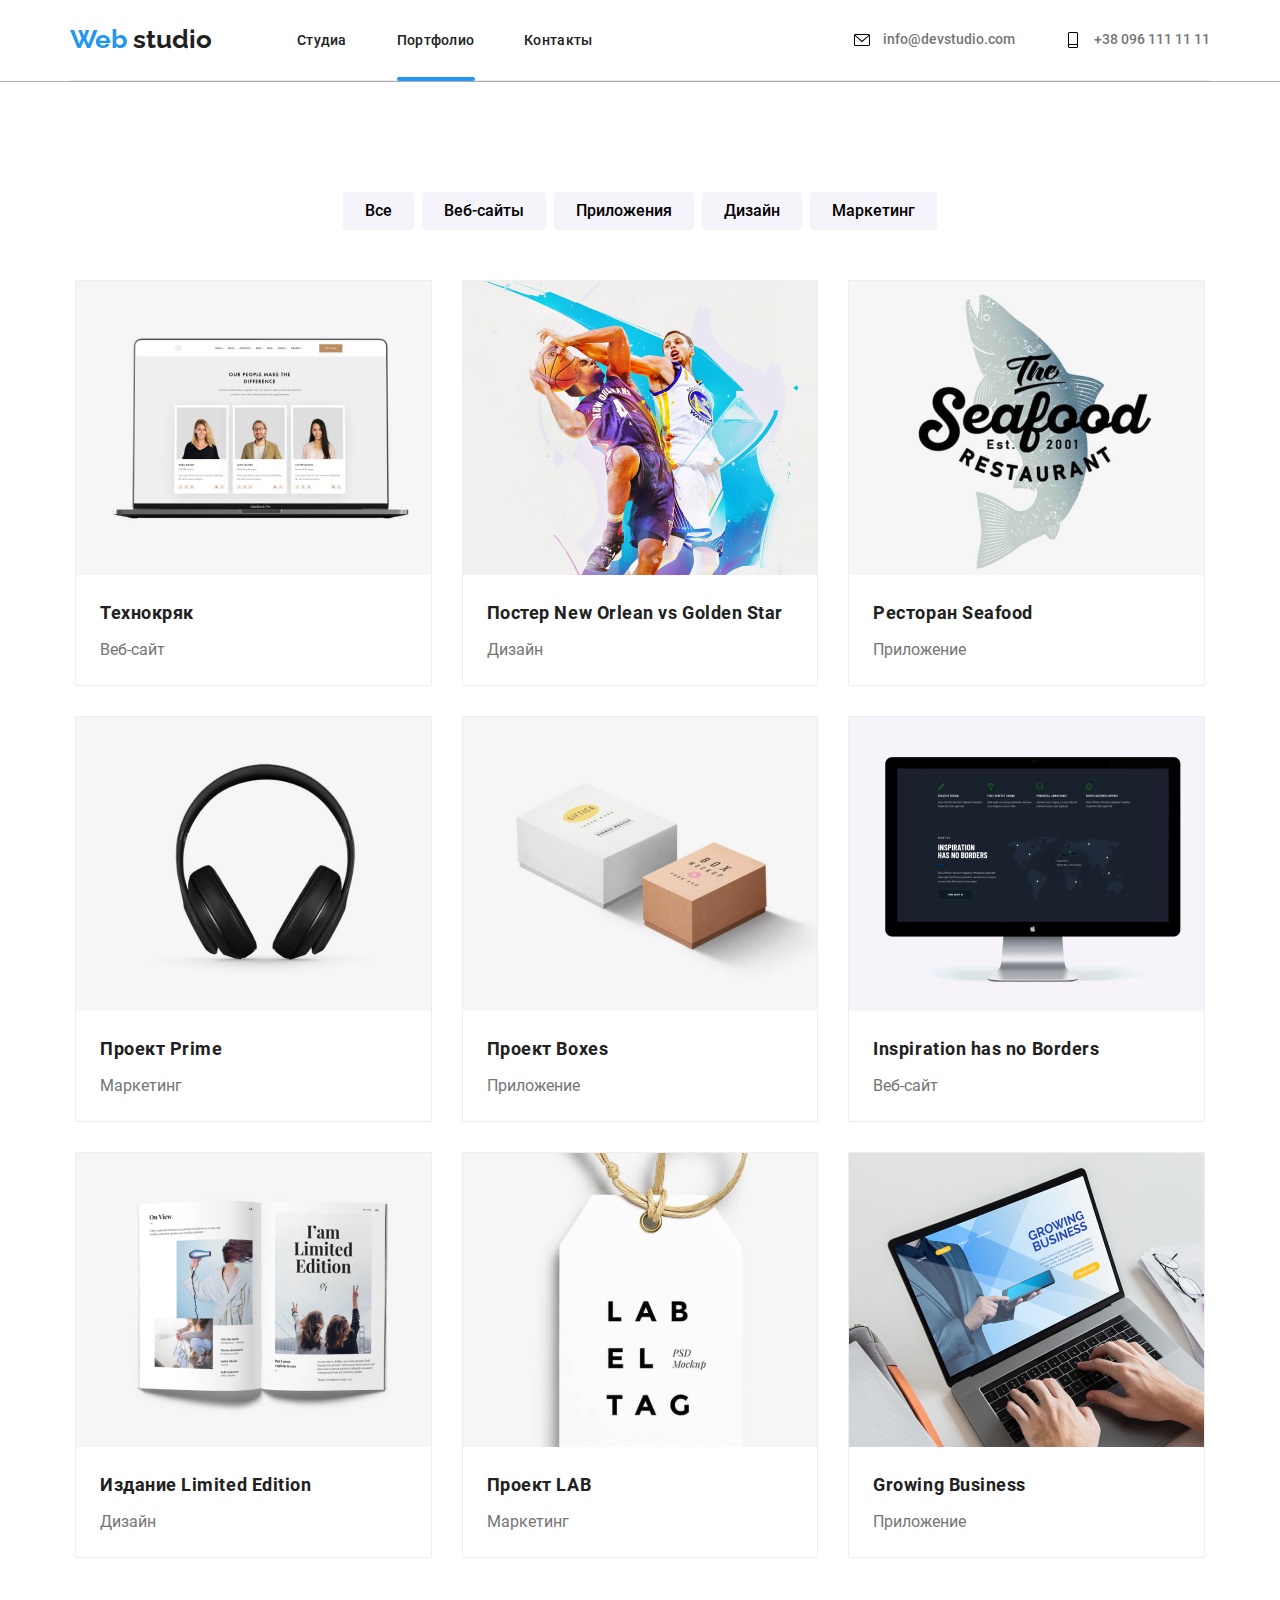
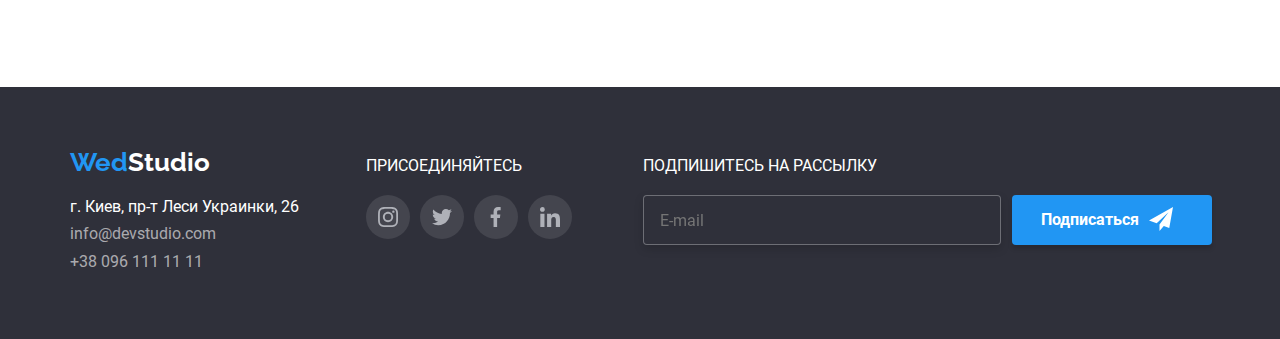
==== portfolio.html @ 0c63cd2e "." ====
<!DOCTYPE html>
<html lang="en">
  <head>
    <meta charset="UTF-8" />
    <meta name="viewport" content="width=device-width, initial-scale=1.0" />
    <title>Portfolio</title>
    <!-- <link rel="stylesheet" href="./css/styles.css" /> -->
    <link rel="stylesheet" href="./css/portfolio.min.css" />
    <!-- <link
      href="https://fonts.googleapis.com/css2?family=Raleway:wght@700&family=Roboto:wght@100;500;700;900&display=swap"
      rel="stylesheet"
    /> -->
  </head>
  <body>
    <!--шапка страницы и навигация-->
    <!-- <header class="headerr">
      <div class="continer">
        <nav class="flex-header">
          <a class="header-logo" href="">
            <span class="logo-header">Web </span
            ><span class="logotyp">studio</span>
          </a>
          <ul class="site-nav list items">
            <li class="header-item">
              <a href="./index.html" class="nav">Студиa</a>
            </li>
            <li class="header-item">
              <a href="./portfolio.html" class="nav line-portfolio"
                >Портфолио</a
              >
            </li>
            <li class="header-item"><a href="" class="nav">Контакты</a></li>
          </ul>

          <ul class="auth-nav list items">
            <li class="header-item-second">
              <a href="mailto:info@devstudio.com" class="email">
                <svg class="icon-envelope">
                  <use href="./images/symbol-defsnew.svg#icon-envelope"></use>
                </svg>
                info@devstudio.com
              </a>
            </li>
            <li class="header-item-second">
              <a href="tel:+380961111111" class="telefon">
                <svg class="icon-phone">
                  <use href="./images/symbol-defsnew.svg#icon-phone"></use>
                </svg>
                +38 096 111 11 11
              </a>
            </li>
          </ul>
        </nav>
      </div>
    </header> -->
    <header class="header-top">
      <div class="continer">
        <nav class="flex-header">
          <a class="header-logo" href="">
            <span class="logo-header">Web </span
            ><span class="logotyp">studio</span>
          </a>
          <ul class="site-nav list items">
            <li class="header-item">
              <a href="./index.html" class="nav">Студиa</a>
            </li>
            <li class="header-item">
              <a href="./portfolio.html" class="nav line-portfolio"
                >Портфолио</a
              >
            </li>
            <li class="header-item">
              <a href="" class="nav">Контакты</a>
            </li>
          </ul>

          <ul class="auth-nav list items">
            <li class="header-item-second">
              <a href="mailto:info@devstudio.com" class="email">
                <svg class="icon-envelope">
                  <use href="./images/symbol-defsnew.svg#icon-envelope"></use>
                </svg>
                info@devstudio.com
              </a>
            </li>
            <li class="header-item-second">
              <a href="tel:+380961111111" class="telefon">
                <svg class="icon-phone">
                  <use href="./images/symbol-defsnew.svg#icon-phone"></use>
                </svg>
                +38 096 111 11 11
              </a>
            </li>
          </ul>
        </nav>
      </div>
    </header>
    <!-- Основа сайта -->
    <main class="main">
      <h1 hidden>Портфолио</h1>
      <div class="continer">
        <div class="flex-continier">
          <ul class="button-menu">
            <li class="button-item">
              <button type="button" class="button">Все</button>
            </li>
            <li class="button-item">
              <button type="button" class="button">Веб-сайты</button>
            </li>
            <li class="button-item">
              <button type="button" class="button">Приложения</button>
            </li>
            <li class="button-item">
              <button type="button" class="button">Дизайн</button>
            </li>
            <li class="button-item">
              <button type="button" class="button">Маркетинг</button>
            </li>
          </ul>
          <!-- Картинки  -->
          <ul class="images">
            <li class="item">
              <a class="item-links" href="">
                <div class="technical">
                  <img src="./images/texnocriak.jpg" alt="" class="img" />

                  <p class="texnocriak">
                    Технокряк это современная площадка распространения
                    коронавируса. Компании используют эту платформу для
                    цифровогo шпионажа и атак на защищённые сервера конкурентов
                  </p>
                </div>

                <h2 class="item-title">Технокряк</h2>
                <p class="item-paragraph">Веб-сайт</p>
              </a>
            </li>

            <li class="item">
              <a class="item-links" href="">
                <div class="technical">
                  <img src="./images/img001.jpg" alt="Баскетболисты" />
                  <p class="texnocriak">
                    Технокряк это современная площадка распространения
                    коронавируса. Компании используют эту платформу для
                    цифровогo шпионажа и атак на защищённые сервера конкурентов
                  </p>
                </div>

                <h2 class="item-title">Постер New Orlean vs Golden Star</h2>
                <p class="item-paragraph">Дизайн</p>
              </a>
            </li>

            <li class="item">
              <a class="item-links" href="">
                <div class="technical">
                  <img src="./images/img002.jpg" alt="Емблема ресторана" />
                  <p class="texnocriak">
                    Технокряк это современная площадка распространения
                    коронавируса. Компании используют эту платформу для
                    цифровогo шпионажа и атак на защищённые сервера конкурентов
                  </p>
                </div>
                <h2 class="item-title">Ресторан Seafood</h2>
                <p class="item-paragraph">Приложение</p>
              </a>
            </li>
            <li class="item">
              <a class="item-links" href="">
                <div class="technical">
                  <img src="./images/img003.jpg" alt="Наушники" />
                  <p class="texnocriak">
                    Технокряк это современная площадка распространения
                    коронавируса. Компании используют эту платформу для
                    цифровогo шпионажа и атак на защищённые сервера конкурентов
                  </p>
                </div>
                <h2 class="item-title">Проект Prime</h2>
                <p class="item-paragraph">Маркетинг</p>
              </a>
            </li>
            <li class="item">
              <a class="item-links" href="">
                <div class="technical">
                  <img src="./images/img004.jpg" alt="Коробки" />
                  <p class="texnocriak">
                    Технокряк это современная площадка распространения
                    коронавируса. Компании используют эту платформу для
                    цифровогo шпионажа и атак на защищённые сервера конкурентов
                  </p>
                </div>
                <h2 class="item-title">Проект Boxes</h2>
                <p class="item-paragraph">Приложение</p>
              </a>
            </li>
            <li class="item">
              <a class="item-links" href="">
                <div class="technical">
                  <img src="./images/img005.jpg" alt="Монитор" />
                  <p class="texnocriak">
                    Технокряк это современная площадка распространения
                    коронавируса. Компании используют эту платформу для
                    цифровогo шпионажа и атак на защищённые сервера конкурентов
                  </p>
                </div>
                <h2 class="item-title">Inspiration has no Borders</h2>
                <p class="item-paragraph">Веб-сайт</p>
              </a>
            </li>
            <li class="item">
              <a class="item-links" href="">
                <div class="technical">
                  <img src="./images/img006.jpg" alt="Книжка" />
                  <p class="texnocriak">
                    Технокряк это современная площадка распространения
                    коронавируса. Компании используют эту платформу для
                    цифровогo шпионажа и атак на защищённые сервера конкурентов
                  </p>
                </div>
                <h2 class="item-title">Издание Limited Edition</h2>
                <p class="item-paragraph">Дизайн</p>
              </a>
            </li>
            <li class="item">
              <a class="item-links" href="">
                <div class="technical">
                  <img src="./images/img007.jpg" alt="Бирка" />
                  <p class="texnocriak">
                    Технокряк это современная площадка распространения
                    коронавируса. Компании используют эту платформу для
                    цифровогo шпионажа и атак на защищённые сервера конкурентов
                  </p>
                </div>
                <h2 class="item-title">Проект LAB</h2>
                <p class="item-paragraph">Маркетинг</p>
              </a>
            </li>
            <li class="item">
              <a class="item-links" href="">
                <div class="technical">
                  <img src="./images/img008.jpg" alt="Ноутбук" />
                  <p class="texnocriak">
                    Технокряк это современная площадка распространения
                    коронавируса. Компании используют эту платформу для
                    цифровогo шпионажа и атак на защищённые сервера конкурентов
                  </p>
                </div>
                <h2 class="item-title">Growing Business</h2>
                <p class="item-paragraph">Приложение</p>
              </a>
            </li>
          </ul>
        </div>
      </div>
    </main>
    <!-- Подвал страницы -->
    <footer class="footer">
      <div class="continer">
        <div class="footer-content">
          <div class="footer-adress calc">
            <address>
              <a href="">
                <span class="logo-footer">Wed</span
                ><span class="logo-second">Studio</span></a
              >
              <br />
              <a
                href="https://goo.gl/maps/FN8on8wzA6SfPzr29"
                target="_blank"
                rel="noopener noreferrer"
                class="footer-nav top"
              >
                г. Киев, пр-т Леси Украинки, 26</a
              >
              <a class="footer-nav" href="mailto:info@devstudio.com"
                >info@devstudio.com</a
              >
              <a class="footer-nav" href="tel:+380961111111"
                >+38 096 111 11 11</a
              >
            </address>
          </div>

          <div class="footer-messenger calc">
            <div class="position">
              <p class="footer-text">Присоединяйтесь</p>
            </div>

            <!-- <div class="footer-disc"> -->
            <ul class="disc">
              <li class="social-links-margin">
                <a href="https://www.instagram.com/?hl=ru" class="social-links">
                  <svg class="icons-list" height="20" width="20">
                    <use
                      href="./images/symbol-defsnew.svg#icon-instagram"
                    ></use>
                  </svg>
                </a>
              </li>

              <li class="social-links-margin">
                <a href="https://www.instagram.com/?hl=ru" class="social-links">
                  <svg class="icons-list" height="20" width="20">
                    <use href="./images/symbol-defsnew.svg#icon-bird"></use>
                  </svg>
                </a>
              </li>

              <li class="social-links-margin">
                <a href="https://www.instagram.com/?hl=ru" class="social-links">
                  <svg class="icons-list" height="20" width="20">
                    <use href="./images/symbol-defsnew.svg#icon-facebook"></use>
                  </svg>
                </a>
              </li>

              <li class="social-links-margin">
                <a href="https://www.instagram.com/?hl=ru" class="social-links">
                  <svg class="icons-list" height="20" width="20">
                    <use href="./images/symbol-defsnew.svg#icon-in"></use>
                  </svg>
                </a>
              </li>
            </ul>
            <!-- </div> -->
          </div>

          <div class="footer-end calc">
            <p class="footer-text">Подпишитесь на рассылку</p>
            <input
              class="email-footer"
              type="email"
              name="email"
              placeholder="E-mail "
              pattern="^[А-Яа-яЁё\s]+$"
              required=""
            />
            <button class="button-footer" type="button">Подписаться</button>
            <svg class="send-icon" height="24" width="24">
              <use href="./images/sprite.svg#icon-icon-send"></use>
            </svg>
          </div>
        </div>
      </div>
    </footer>
  </body>
</html>
---- css/styles.css ----
/* Основной цвет нашего проекта */

/* ГЛАВНАЯ СТРАНИЦА */

/* ЛОГО */

/* Regular */

/* ИКОНКИ */

/* это иконки инстарми и т д  */

/* ПОРТФОЛИО ПОЗИЦИОНИРОВАНИЕ  */

/* HEADER */

/* FOOTER */

/* FOOTER ПОЗИЦИОНИРОВАНИЕ */

/* INDEX.HTML ПОЗИЦИОНИРОВАНИЕ MAIN */

/* <-МОДАЛЬНОЕ ОКНО-> */
---- css/portfolio.min.css ----
@font-face{font-family:'Roboto';font-style:normal;font-weight:400;src:local("Roboto"),local("Roboto-Regular"),url("../font-facee/roboto-v20-latin_cyrillic-regular.woff2") format("woff2"),url("../font-facee/roboto-v20-latin_cyrillic-regular.woff") format("woff")}@font-face{font-family:'Roboto';font-style:normal;font-weight:500;src:local("Roboto Medium"),local("Roboto-Medium"),url("../font-facee/roboto-v20-latin_cyrillic-500.woff2") format("woff2"),url("../font-facee/roboto-v20-latin_cyrillic-500.woff") format("woff")}@font-face{font-family:'Roboto';font-style:normal;font-weight:700;src:local("Roboto Bold"),local("Roboto-Bold"),url("../font-facee/roboto-v20-latin_cyrillic-700.woff2") format("woff2"),url("../font-facee/roboto-v20-latin_cyrillic-700.woff") format("woff")}@font-face{font-family:'Roboto';font-style:normal;font-weight:900;src:local("Roboto Black"),local("Roboto-Black"),url("../font-facee/roboto-v20-latin_cyrillic-900.woff2") format("woff2"),url("../font-facee/roboto-v20-latin_cyrillic-900.woff") format("woff")}@font-face{font-family:'Raleway';font-style:normal;font-weight:700;src:local(""),url("../font-facee/raleway-v17-latin_cyrillic-700.woff2") format("woff2"),url("../font-facee/raleway-v17-latin_cyrillic-700.woff") format("woff")}h2,.our-team,.name-team,.workers p,h2 .our-clients,.images h2,.button,.main,.coments{font-family:Roboto;font-style:normal}.items,.flex-header,.site-nav .list,.social-links,.workers,.people ul,.footer-icon,.social,.box,.regular-clients,.images,.images ul,.button-menu,.disc,.footer-content,.footer-mess{display:-webkit-box;display:-ms-flexbox;display:flex}/*! modern-normalize v1.0.0 | MIT License | https://github.com/sindresorhus/modern-normalize */*,*::before,*::after{-webkit-box-sizing:border-box;box-sizing:border-box}:root{-moz-tab-size:4;-o-tab-size:4;tab-size:4}html{line-height:1.15;-webkit-text-size-adjust:100%}body{margin:0}body{font-family:system-ui,-apple-system,"Segoe UI",Roboto,Helvetica,Arial,sans-serif,"Apple Color Emoji","Segoe UI Emoji"}hr{height:0;color:inherit}abbr[title]{-webkit-text-decoration:underline dotted;text-decoration:underline dotted}b,strong{font-weight:bolder}code,kbd,samp,pre{font-family:ui-monospace, SFMono-Regular, Consolas, 'Liberation Mono', Menlo, monospace;font-size:1em}small{font-size:80%}sub,sup{font-size:75%;line-height:0;position:relative;vertical-align:baseline}sub{bottom:-0.25em}sup{top:-0.5em}table{text-indent:0;border-color:inherit}button,input,optgroup,select,textarea{font-family:inherit;font-size:100%;line-height:1.15;margin:0}button,select{text-transform:none}button,[type='button'],[type='reset'],[type='submit']{-webkit-appearance:button}::-moz-focus-inner{border-style:none;padding:0}:-moz-focusring{outline:1px dotted ButtonText}:-moz-ui-invalid{box-shadow:none}legend{padding:0}progress{vertical-align:baseline}::-webkit-inner-spin-button,::-webkit-outer-spin-button{height:auto}[type='search']{-webkit-appearance:textfield;outline-offset:-2px}::-webkit-search-decoration{-webkit-appearance:none}::-webkit-file-upload-button{-webkit-appearance:button;font:inherit}summary{display:list-item}body{font-family:Roboto, sans-serif;margin:0}h1{font-family:Roboto, sans-serif;font-style:normal;font-weight:bold;font-size:18px;line-height:36px;color:#212121}p{margin:0}a{text-decoration:none}ul{list-style:none}.items{margin-top:0;margin-bottom:0;padding:0}.continer{width:1170px;padding-left:15px;padding-right:15px;margin-right:auto;margin-left:auto}.logo-header,.logo-footer{font-family:Raleway, sans-serif;font-style:normal;font-weight:bold;font-size:26px;color:#2196f3}.logotyp{font-family:Raleway, sans-serif;font-size:26px;color:#212121}.header-top{border-bottom:1px solid rgba(47,48,58,0.4)}.header-top a{font-family:Roboto;font-style:normal;font-weight:500;font-size:14px}.nav{font-family:Roboto;font-style:normal;font-weight:500;font-size:14px;line-height:16px;letter-spacing:0.02em;display:block;padding-top:32px;padding-bottom:32px;color:#212121;-webkit-transition:color 250ms cubic-bezier(0.4, 0, 0.2, 1);transition:color 250ms cubic-bezier(0.4, 0, 0.2, 1)}.nav:hover{color:#2196f3}.telefon{color:#757575;padding-top:32px;padding-bottom:32px}.telefon:hover{fill:currentColor;color:#2196f3}.email{color:#757575;padding-top:32px;padding-bottom:32px;display:inline;-webkit-box-pack:center;-ms-flex-pack:center;justify-content:center;-webkit-box-align:center;-ms-flex-align:center;align-items:center;-webkit-transition:color 250ms cubic-bezier(0.4, 0, 0.2, 1);transition:color 250ms cubic-bezier(0.4, 0, 0.2, 1)}.email:hover{fill:currentColor;color:#2196f3}.flex-header{-webkit-box-align:center;-ms-flex-align:center;align-items:center;border-bottom:1px solid #ececec}.flex-header li{list-style-type:none}.site-nav .list{padding-top:31px;padding-bottom:31px;margin-top:0px;margin-bottom:0px;padding-left:0px;color:#212121;font-weight:500;font-size:14px;line-height:1.2;letter-spacing:0.02em}.line::after{display:block;content:'';position:absolute;top:77px;bottom:2px;width:48px;height:4px;background:#2196f3;border-radius:2px}.line-portfolio:after{display:block;content:'';position:absolute;top:77px;bottom:2px;width:78px;height:4px;background:#2196f3;border-radius:2px}.header-item{padding-right:50px;-webkit-transition:color 250ms cubic-bezier(0.4, 0, 0.2, 1);transition:color 250ms cubic-bezier(0.4, 0, 0.2, 1)}.header-item:last-child{margin-right:0}.header-item-second{-webkit-box-pack:end;-ms-flex-pack:end;justify-content:flex-end;margin-right:50px}.header-item-second:last-child{margin-right:0}.header-item-second a,use{-webkit-transition:color 250ms cubic-bezier(0.4, 0, 0.2, 1);transition:color 250ms cubic-bezier(0.4, 0, 0.2, 1)}.auth-nav{margin-left:auto;padding-left:0px}.logotyp{margin-right:85px}.logotyp .logo-header{padding:25px 0}h2,.our-team{font-weight:bold;font-size:36px;line-height:42px;letter-spacing:0.03em;color:#212121;text-align:center;display:block}.name-team{font-weight:500;font-size:16px;line-height:19px;letter-spacing:0.03em;color:#212121;text-align:center}.social-links{width:44px;height:44px;-webkit-box-align:center;-ms-flex-align:center;align-items:center;-webkit-box-pack:center;-ms-flex-pack:center;justify-content:center;color:#afb1b8;fill:currentColor}.social-links:hover{border-radius:50%;background-color:#2196f3;color:#ffffff;-webkit-transition:background-color 250ms cubic-bezier(0.4, 0, 0.2, 1),background-color 250ms cubic-bezier(0.4, 0, 0.2, 1);transition:background-color 250ms cubic-bezier(0.4, 0, 0.2, 1),background-color 250ms cubic-bezier(0.4, 0, 0.2, 1)}.social-links-margin{background:rgba(255,255,255,0.1);border-radius:50%;margin-right:10px}.team.our-people{padding-top:94px;padding-bottom:94px}.team.our-people{background-color:#f5f4fa}.workers{background:#f5f4fa}.perfect.our-team{margin-bottom:50px}.perfect.our-team{margin-top:0}.workers p{font-weight:normal;font-size:16px;line-height:19px;text-align:center;letter-spacing:0.03em;text-align:center;color:#757575;margin-bottom:16px}.continer .people{background-color:#fff;width:calc((100% - 90px) / 3);margin-right:30px}.people ul{-webkit-box-pack:center;-ms-flex-pack:center;justify-content:center}.people{background-color:red;-webkit-box-shadow:0px 1px 3px rgba(0,0,0,0.12),0px 1px 1px rgba(0,0,0,0.14),0px 2px 1px rgba(0,0,0,0.2);box-shadow:0px 1px 3px rgba(0,0,0,0.12),0px 1px 1px rgba(0,0,0,0.14),0px 2px 1px rgba(0,0,0,0.2);border-radius:0px 0px 4px 4px;padding-bottom:30px}.people li{margin-right:10px}.team-hover:hover{background:#f5f4fa}.icon-envelope{vertical-align:middle;height:20px;width:16px;margin-right:10px}.icon-phone{vertical-align:middle;height:20px;width:16px;margin-right:10px}.footer-icon{-webkit-box-align:center;-ms-flex-align:center;align-items:center;-webkit-box-pack:center;-ms-flex-pack:center;justify-content:center;-webkit-box-sizing:border-box;box-sizing:border-box;border-radius:4px}.social{height:20px;width:20px}.icon-box{fill:#afb1b8;display:block;color:#afb1b8}.icon-box:hover{fill:#2196f3;-webkit-transition:fill 250ms cubic-bezier(0.4, 0, 0.2, 1),border 250ms cubic-bezier(0.4, 0, 0.2, 1);transition:fill 250ms cubic-bezier(0.4, 0, 0.2, 1),border 250ms cubic-bezier(0.4, 0, 0.2, 1)}.firm1{height:48px;width:43px}.firm2{height:61px;width:48px}.firm3{height:43px;width:41px}.firm4{height:79px;width:71px}.firm5{display:block;height:52px;width:64px}.firm6{display:block;height:90px;width:170px}.box{-webkit-box-align:center;-ms-flex-align:center;align-items:center;-webkit-box-pack:center;-ms-flex-pack:center;justify-content:center;border:1px solid #afb1b8;-webkit-box-sizing:border-box;box-sizing:border-box;border-radius:4px;margin-right:30px;height:90px;width:170px}.box:last-child{margin-right:0}.box:hover{color:#2196f3;border:1px solid #2196f3;-webkit-transition:color 250ms cubic-bezier(0.4, 0, 0.2, 1),background-color 250ms cubic-bezier(0.4, 0, 0.2, 1),border-radius 250ms cubic-bezier(0.4, 0, 0.2, 1);transition:color 250ms cubic-bezier(0.4, 0, 0.2, 1),background-color 250ms cubic-bezier(0.4, 0, 0.2, 1),border-radius 250ms cubic-bezier(0.4, 0, 0.2, 1)}.box:hover:hover{-webkit-transition:fill 250ms cubic-bezier(0.4, 0, 0.2, 1),border 250ms cubic-bezier(0.4, 0, 0.2, 1);transition:fill 250ms cubic-bezier(0.4, 0, 0.2, 1),border 250ms cubic-bezier(0.4, 0, 0.2, 1)}.box:hover .icon-box{fill:#2196f3}.regular{padding-top:94px;padding-bottom:94px}.our-clients.centr{margin-top:0}.regular-clients{margin-top:0}.svg{width:calc((100% - 150px) / 6);margin-right:30px}.svg:last-child{margin-right:0}.footer{background:#2f303a}.backdrop{position:fixed;top:0;left:0;right:0;bottom:0;background:rgba(0,0,0,0.2);opacity:1;-webkit-transition:opacity 250ms cubic-bezier(0.4, 0, 0.2, 1);transition:opacity 250ms cubic-bezier(0.4, 0, 0.2, 1)}h2 .our-clients{font-weight:bold;font-size:36px;line-height:42px;letter-spacing:0.03em;color:#212121}.images{-ms-flex-wrap:wrap;flex-wrap:wrap;margin:5px;padding-left:0;list-style-type:none}.images ul{-ms-flex-wrap:wrap;flex-wrap:wrap}.item{position:relative;width:calc((100% - 60px) / 3);margin-right:30px;margin-bottom:30px;border:1px solid #eeeeee;-webkit-box-sizing:border-box;box-sizing:border-box}.item:hover{-webkit-box-shadow:1px 4px 6px rgba(0,0,0,0.16),0px 4px 4px rgba(0,0,0,0.06),0px 1px 1px rgba(0,0,0,0.12);box-shadow:1px 4px 6px rgba(0,0,0,0.16),0px 4px 4px rgba(0,0,0,0.06),0px 1px 1px rgba(0,0,0,0.12)}.images h2{font-weight:bold;font-size:18px;line-height:36px;margin-left:24px;margin-bottom:4px;text-align:left}.item-paragraph{font-family:Roboto, sans-serif;font-style:normal;font-weight:normal;font-size:16px;line-height:30px;color:#757575;margin-left:24px;margin-top:0;margin-bottom:0;padding-bottom:20px}.technical{position:relative;-webkit-box-sizing:border-box;box-sizing:border-box;width:100%;height:294px;overflow:hidden}.img{display:block}.texnocriak{position:absolute;display:block;top:0;margin:0;height:294px;padding:63px 24px;font-weight:normal;font-size:18px;line-height:1.55;color:#ffffff;letter-spacing:0.03em;background:rgba(33,150,243,0.9);-webkit-transform:translateY(100%);transform:translateY(100%);-webkit-transition:-webkit-transform 250ms cubic-bezier(0.4, 0, 0.2, 1);transition:-webkit-transform 250ms cubic-bezier(0.4, 0, 0.2, 1);transition:transform 250ms cubic-bezier(0.4, 0, 0.2, 1);transition:transform 250ms cubic-bezier(0.4, 0, 0.2, 1), -webkit-transform 250ms cubic-bezier(0.4, 0, 0.2, 1)}.item-links:hover .texnocriak{-webkit-transform:translateY(0);transform:translateY(0)}.item:nth-child(3n){margin-right:0}.item-title{margin-top:20px}.flex-continier{padding-top:94px;padding-bottom:94px}.button{font-weight:500;font-size:16px;line-height:26px;text-align:center;background:#f5f4fa;border:none;border-radius:4px;padding:6px 22px;-webkit-transition:background-color 250ms cubic-bezier(0.4, 0, 0.2, 1);transition:background-color 250ms cubic-bezier(0.4, 0, 0.2, 1)}.button-menu{-webkit-box-pack:center;-ms-flex-pack:center;justify-content:center;margin-bottom:50px;padding-left:0}.button-item{margin-right:8px}.button-item:last-child{margin-right:0px}.main{font-weight:500;font-size:16px;line-height:26px;color:#212121}.button:hover{color:#ffffff;background-color:#2196f3;-webkit-box-shadow:0px 3px 1px rgba(0,0,0,0.1),0px 1px 2px rgba(0,0,0,0.08),0px 2px 2px rgba(0,0,0,0.12);box-shadow:0px 3px 1px rgba(0,0,0,0.1),0px 1px 2px rgba(0,0,0,0.08),0px 2px 2px rgba(0,0,0,0.12)}.button:hover:focus{color:#f5f4fa}.messenger{color:#ffffff}.logo-footer,.logo-second{font-family:Raleway;font-style:normal;font-weight:bold;font-size:26px;line-height:31px;display:inline-block;padding-top:60px}.logo-second{font-size:26px;color:#ffffff}.footer-nav{font-style:normal;display:block;color:rgba(255,255,255,0.6);margin-bottom:9px}.footer-nav:last-child{margin-bottom:0}.footer-messenger{-webkit-box-pack:center;-ms-flex-pack:center;justify-content:center;-webkit-box-align:center;-ms-flex-align:center;align-items:center;margin-right:61px;height:118px}.position{display:block;-ms-flex-wrap:wrap;flex-wrap:wrap;-webkit-box-align:center;-ms-flex-align:center;align-items:center;margin-right:0}.footer-text{display:block;text-transform:uppercase;color:#ffffff;margin-bottom:20px}.email-footer{padding:16px;margin-right:12px;width:358px;height:50px;border:1px solid rgba(255,255,255,0.3);-webkit-box-sizing:border-box;box-sizing:border-box;-webkit-filter:drop-shadow(0px 4px 4px rgba(0,0,0,0.15));filter:drop-shadow(0px 4px 4px rgba(0,0,0,0.15));border-radius:4px;background:#2f303a;color:#fff}.button-footer{font-weight:bold;font-size:16px;line-height:30px}.send-icon{position:absolute;top:120px;right:37px}.disc{-webkit-box-pack:start;-ms-flex-pack:start;justify-content:start;padding-left:0}.footer-content{position:relative;height:252px;-webkit-box-align:baseline;-ms-flex-align:baseline;align-items:baseline}.footer-adress{margin-right:67px}.top{font-style:normal;margin-top:20px;margin-bottom:9px;color:#fff}.button-footer{position:absolute;width:200px;height:50px;text-align:left;padding-left:29px;top:108px;right:-2px;background:#2196f3;-webkit-box-shadow:0px 4px 4px rgba(0,0,0,0.15);box-shadow:0px 4px 4px rgba(0,0,0,0.15);border-radius:4px;color:#fff;border:none}.backdrop.is-hidden{visibility:hidden;pointer-events:none;opacity:0}.modal{position:absolute;top:50%;left:50%;-webkit-transform:translate(-50%, -50%);transform:translate(-50%, -50%);width:528px;height:581px;background:#ffffff;-webkit-box-shadow:0px 1px 3px rgba(0,0,0,0.12),0px 1px 1px rgba(0,0,0,0.14),0px 2px 1px rgba(0,0,0,0.2);box-shadow:0px 1px 3px rgba(0,0,0,0.12),0px 1px 1px rgba(0,0,0,0.14),0px 2px 1px rgba(0,0,0,0.2);border-radius:4px}.text-modal{font-size:20px;line-height:23px;text-align:center;letter-spacing:0.03em;margin:40px 40px 12px 40px}.text-span{display:block;font-family:Roboto;font-style:normal;font-weight:normal;font-size:12px;line-height:14px;margin-bottom:4px;letter-spacing:0.01em;color:#757575}.btn-close{position:absolute;top:8px;right:8px;height:30px;width:30px;border-radius:50%;background:#ffffff;border:1px solid rgba(0,0,0,0.1);-webkit-box-sizing:border-box;box-sizing:border-box}.form{position:relative;padding:0 20px;margin:0 20px}.contact-us{padding-left:42px;margin-bottom:10px;width:100%;height:40px;border:1px solid rgba(33,33,33,0.2);-webkit-box-sizing:border-box;box-sizing:border-box;border-radius:4px;-webkit-transition:border-color 250ms cubic-bezier(0.4, 0, 0.2, 1),background-color 250ms cubic-bezier(0.4, 0, 0.2, 1),background-size 250ms cubic-bezier(0.4, 0, 0.2, 1),background-size 250ms cubic-bezier(0.4, 0, 0.2, 1);transition:border-color 250ms cubic-bezier(0.4, 0, 0.2, 1),background-color 250ms cubic-bezier(0.4, 0, 0.2, 1),background-size 250ms cubic-bezier(0.4, 0, 0.2, 1),background-size 250ms cubic-bezier(0.4, 0, 0.2, 1)}.contact-us:focus,.contact-us:hover,.textarea:focus,.textarea:hover{border:1px solid #2196f3;outline:none}.icons-modal-man:focus,.icons-modal-man:hover,.icons-modal-call:focus,.icons-modal-call:hover,.icons-modal-sms:focus,.icons-modal-sms:hover{fill:#2196f3;cursor:pointer}.icons-modal-man{position:absolute;top:28px;left:39px;margin-right:10px}.icons-modal-call{position:absolute;top:94px;left:39px}.icons-modal-sms{position:absolute;top:163px;left:39px}.comment{width:528px;height:581px}.textarea{width:448px;height:120px;margin-bottom:20px;padding:12px 16px;margin-right:39px;border:1px solid rgba(33,33,33,0.2);-webkit-box-sizing:border-box;box-sizing:border-box;border-radius:4px;-webkit-transition:border-color 250ms cubic-bezier(0.4, 0, 0.2, 1),background-color 250ms cubic-bezier(0.4, 0, 0.2, 1),background-size 250ms cubic-bezier(0.4, 0, 0.2, 1),background-size 250ms cubic-bezier(0.4, 0, 0.2, 1);transition:border-color 250ms cubic-bezier(0.4, 0, 0.2, 1),background-color 250ms cubic-bezier(0.4, 0, 0.2, 1),background-size 250ms cubic-bezier(0.4, 0, 0.2, 1),background-size 250ms cubic-bezier(0.4, 0, 0.2, 1)}.coments{font-weight:normal;font-size:12px;line-height:14px;letter-spacing:0.01em;color:#757575;display:block;margin-bottom:4px}.contact{font-weight:normal;font-size:14px;line-height:1.71;color:#757575;margin-top:0;margin-left:42px}.contact-text{font-weight:400;color:#2196f3;text-decoration:underline}.checkbox{position:absolute;left:32px;-webkit-appearance:none;-moz-appearance:none;appearance:none;-webkit-transition:border-color 250ms cubic-bezier(0.4, 0, 0.2, 1),background-color 250ms cubic-bezier(0.4, 0, 0.2, 1),background-size 250ms cubic-bezier(0.4, 0, 0.2, 1),background-size 250ms cubic-bezier(0.4, 0, 0.2, 1);transition:border-color 250ms cubic-bezier(0.4, 0, 0.2, 1),background-color 250ms cubic-bezier(0.4, 0, 0.2, 1),background-size 250ms cubic-bezier(0.4, 0, 0.2, 1),background-size 250ms cubic-bezier(0.4, 0, 0.2, 1)}.checkbox:checked+.check_box{background-image:url(../images/icon-check.svg);background-color:#2196f3;background-size:contain;border-radius:2px}.check_box{position:absolute;width:16px;height:15px;left:32px;bottom:84px;background-image:url(../images/kwadrat.svg);margin-right:-7px}.modal-button{font-style:normal;font-weight:bold;font-size:16px;line-height:30px;margin-top:30px;margin-left:124px;-webkit-box-pack:center;-ms-flex-pack:center;justify-content:center;letter-spacing:0.06em;color:#ffffff;width:200px;height:50px;background:#2196f3;-webkit-box-shadow:0px 4px 4px rgba(0,0,0,0.15);box-shadow:0px 4px 4px rgba(0,0,0,0.15);border-radius:4px;border:none}.modal-button:hover{cursor:pointer}
/*# sourceMappingURL=portfolio.min.css.map */
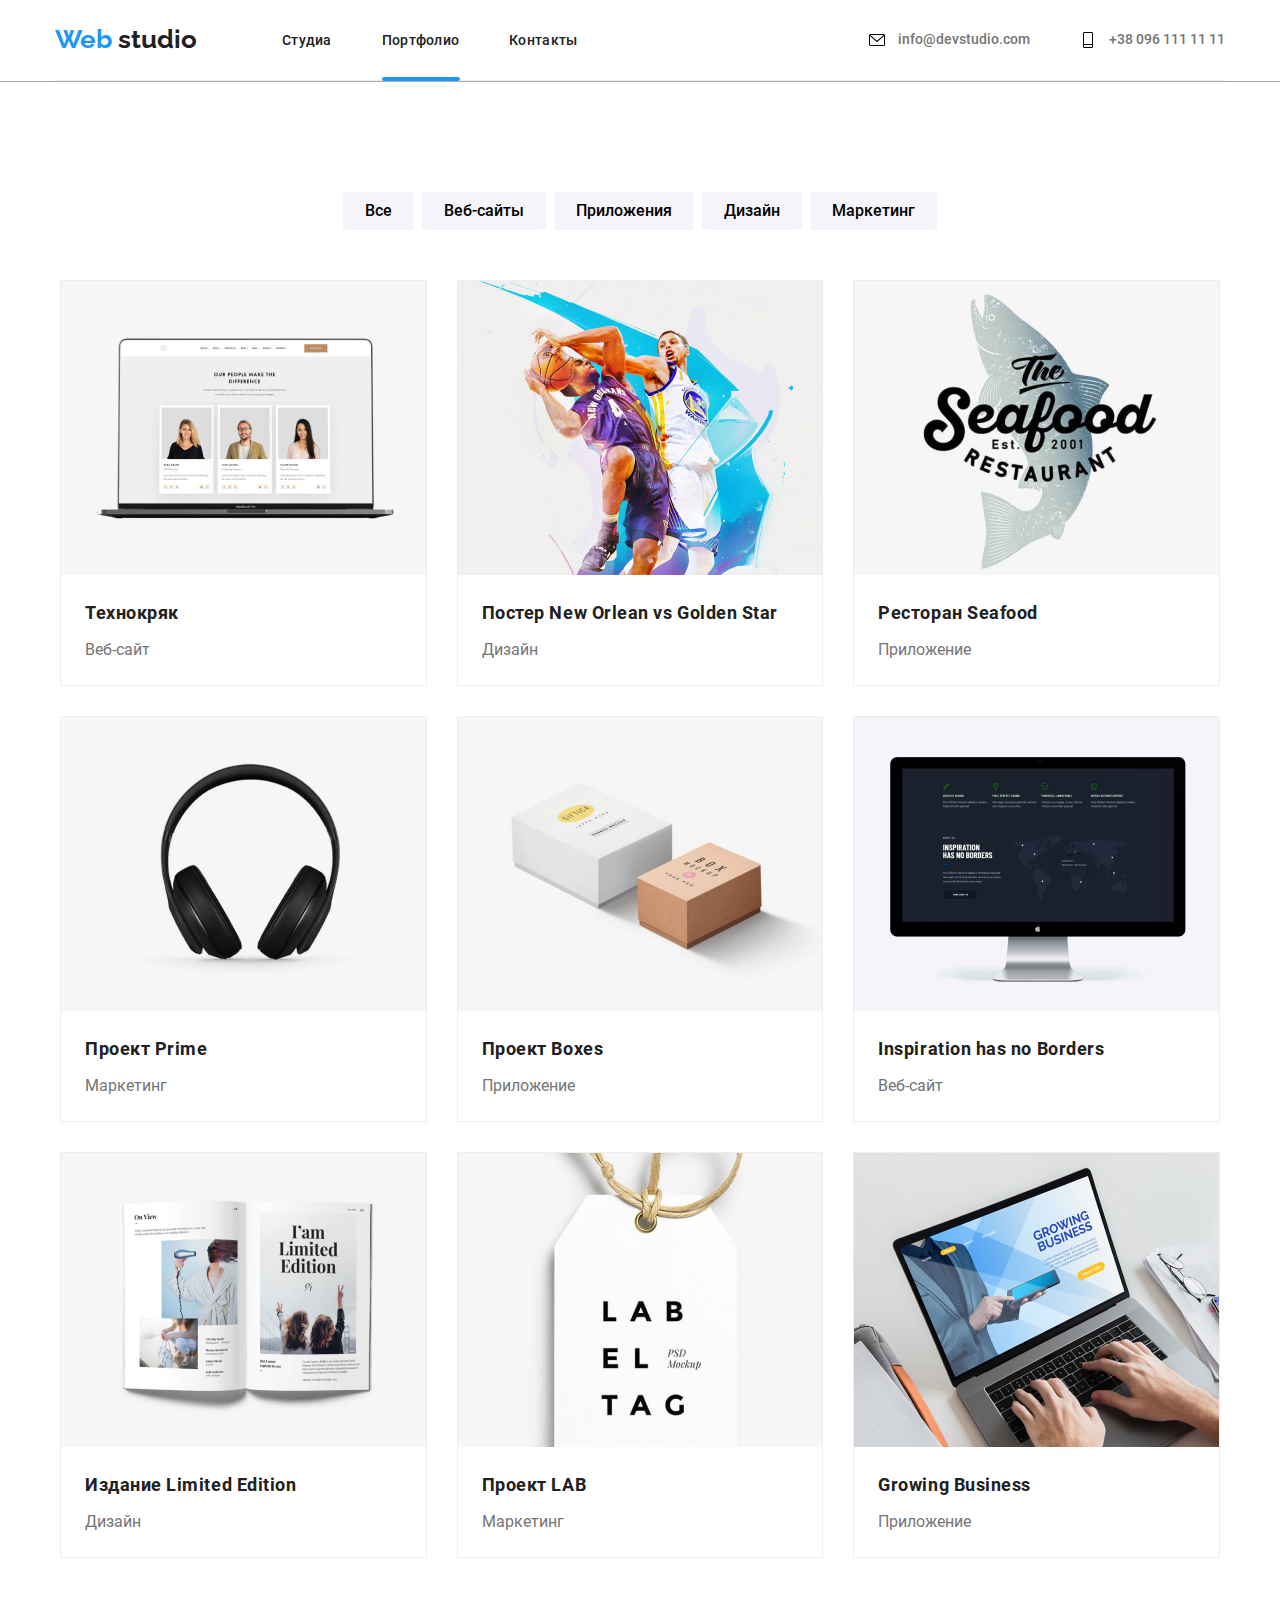
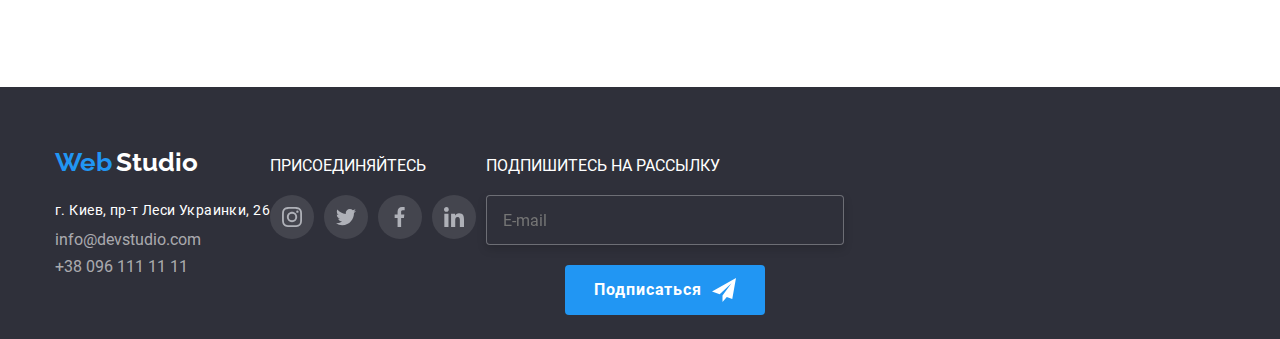
==== commit e3b21c18: "commit 10" ====
--- a/portfolio.html
+++ b/portfolio.html
@@ -261,15 +261,15 @@
           <div class="footer-adress calc">
             <address>
               <a href="">
-                <span class="logo-footer">Wed</span
-                ><span class="logo-second">Studio</span></a
+                <span class="logo-footer">Web</span>
+                <span class="logo-second">Studio</span></a
               >
               <br />
               <a
                 href="https://goo.gl/maps/FN8on8wzA6SfPzr29"
                 target="_blank"
                 rel="noopener noreferrer"
-                class="footer-nav top"
+                class="footer-nav top small"
               >
                 г. Киев, пр-т Леси Украинки, 26</a
               >
@@ -327,7 +327,7 @@
           </div>
 
           <div class="footer-end calc">
-            <p class="footer-text">Подпишитесь на рассылку</p>
+            <p class="footer-text subscribe">Подпишитесь на рассылку</p>
             <input
               class="email-footer"
               type="email"
@@ -336,10 +336,12 @@
               pattern="^[А-Яа-яЁё\s]+$"
               required=""
             />
-            <button class="button-footer" type="button">Подписаться</button>
-            <svg class="send-icon" height="24" width="24">
-              <use href="./images/sprite.svg#icon-icon-send"></use>
-            </svg>
+            <button class="button-footer" type="button">
+              Подписаться
+              <svg class="send-icon" height="24" width="24">
+                <use href="./images/sprite.svg#icon-icon-send"></use>
+              </svg>
+            </button>
           </div>
         </div>
       </div>
--- a/css/portfolio.min.css
+++ b/css/portfolio.min.css
@@ -1,3 +1,3 @@
-@font-face{font-family:'Roboto';font-style:normal;font-weight:400;src:local("Roboto"),local("Roboto-Regular"),url("../font-facee/roboto-v20-latin_cyrillic-regular.woff2") format("woff2"),url("../font-facee/roboto-v20-latin_cyrillic-regular.woff") format("woff")}@font-face{font-family:'Roboto';font-style:normal;font-weight:500;src:local("Roboto Medium"),local("Roboto-Medium"),url("../font-facee/roboto-v20-latin_cyrillic-500.woff2") format("woff2"),url("../font-facee/roboto-v20-latin_cyrillic-500.woff") format("woff")}@font-face{font-family:'Roboto';font-style:normal;font-weight:700;src:local("Roboto Bold"),local("Roboto-Bold"),url("../font-facee/roboto-v20-latin_cyrillic-700.woff2") format("woff2"),url("../font-facee/roboto-v20-latin_cyrillic-700.woff") format("woff")}@font-face{font-family:'Roboto';font-style:normal;font-weight:900;src:local("Roboto Black"),local("Roboto-Black"),url("../font-facee/roboto-v20-latin_cyrillic-900.woff2") format("woff2"),url("../font-facee/roboto-v20-latin_cyrillic-900.woff") format("woff")}@font-face{font-family:'Raleway';font-style:normal;font-weight:700;src:local(""),url("../font-facee/raleway-v17-latin_cyrillic-700.woff2") format("woff2"),url("../font-facee/raleway-v17-latin_cyrillic-700.woff") format("woff")}h2,.our-team,.name-team,.workers p,h2 .our-clients,.images h2,.button,.main,.coments{font-family:Roboto;font-style:normal}.items,.flex-header,.site-nav .list,.social-links,.workers,.people ul,.footer-icon,.social,.box,.regular-clients,.images,.images ul,.button-menu,.disc,.footer-content,.footer-mess{display:-webkit-box;display:-ms-flexbox;display:flex}/*! modern-normalize v1.0.0 | MIT License | https://github.com/sindresorhus/modern-normalize */*,*::before,*::after{-webkit-box-sizing:border-box;box-sizing:border-box}:root{-moz-tab-size:4;-o-tab-size:4;tab-size:4}html{line-height:1.15;-webkit-text-size-adjust:100%}body{margin:0}body{font-family:system-ui,-apple-system,"Segoe UI",Roboto,Helvetica,Arial,sans-serif,"Apple Color Emoji","Segoe UI Emoji"}hr{height:0;color:inherit}abbr[title]{-webkit-text-decoration:underline dotted;text-decoration:underline dotted}b,strong{font-weight:bolder}code,kbd,samp,pre{font-family:ui-monospace, SFMono-Regular, Consolas, 'Liberation Mono', Menlo,- monospace;font-size:1em}small{font-size:80%}sub,sup{font-size:75%;line-height:0;position:relative;vertical-align:baseline}sub{bottom:-0.25em}sup{top:-0.5em}table{text-indent:0;border-color:inherit}button,input,optgroup,select,textarea{font-family:inherit;font-size:100%;line-height:1.15;margin:0}button,select{text-transform:none}button,[type='button'],[type='reset'],[type='submit']{-webkit-appearance:button}::-moz-focus-inner{border-style:none;padding:0}:-moz-focusring{outline:1px dotted ButtonText}:-moz-ui-invalid{box-shadow:none}legend{padding:0}progress{vertical-align:baseline}::-webkit-inner-spin-button,::-webkit-outer-spin-button{height:auto}[type='search']{-webkit-appearance:textfield;outline-offset:-2px}::-webkit-search-decoration{-webkit-appearance:none}::-webkit-file-upload-button{-webkit-appearance:button;font:inherit}summary{display:list-item}body{font-family:Roboto, sans-serif;margin:0}h1{font-family:Roboto, sans-serif;font-style:normal;font-weight:bold;font-size:18px;line-height:36px;color:#212121}p{margin:0}a{text-decoration:none}ul{list-style:none}.items{margin-top:0;margin-bottom:0;padding:0}.continer{width:1170px;padding-left:15px;padding-right:15px;margin-right:auto;margin-left:auto}.logo-header,.logo-footer{font-family:Raleway, sans-serif;font-style:normal;font-weight:bold;font-size:26px;color:#2196f3}.logotyp{font-family:Raleway, sans-serif;font-size:26px;color:#212121}.header-top{border-bottom:1px solid rgba(47,48,58,0.4)}.header-top a{font-family:Roboto;font-style:normal;font-weight:500;font-size:14px}.nav{font-family:Roboto;font-style:normal;font-weight:500;font-size:14px;line-height:16px;letter-spacing:0.02em;display:block;padding-top:32px;padding-bottom:32px;color:#212121;-webkit-transition:color 250ms cubic-bezier(0.4, 0, 0.2, 1);transition:color 250ms cubic-bezier(0.4, 0, 0.2, 1)}.nav:hover{color:#2196f3}.telefon{color:#757575;padding-top:32px;padding-bottom:32px}.telefon:hover{fill:currentColor;color:#2196f3}.email{color:#757575;padding-top:32px;padding-bottom:32px;display:inline;-webkit-box-pack:center;-ms-flex-pack:center;justify-content:center;-webkit-box-align:center;-ms-flex-align:center;align-items:center;-webkit-transition:color 250ms cubic-bezier(0.4, 0, 0.2, 1);transition:color 250ms cubic-bezier(0.4, 0, 0.2, 1)}.email:hover{fill:currentColor;color:#2196f3}.flex-header{-webkit-box-align:center;-ms-flex-align:center;align-items:center;border-bottom:1px solid #ececec}.flex-header li{list-style-type:none}.site-nav .list{padding-top:31px;padding-bottom:31px;margin-top:0px;margin-bottom:0px;padding-left:0px;color:#212121;font-weight:500;font-size:14px;line-height:1.2;letter-spacing:0.02em}.line::after{display:block;content:'';position:absolute;top:77px;bottom:2px;width:48px;height:4px;background:#2196f3;border-radius:2px}.line-portfolio:after{display:block;content:'';position:absolute;top:77px;bottom:2px;width:78px;height:4px;background:#2196f3;border-radius:2px}.header-item{padding-right:50px;-webkit-transition:color 250ms cubic-bezier(0.4, 0, 0.2, 1);transition:color 250ms cubic-bezier(0.4, 0, 0.2, 1)}.header-item:last-child{margin-right:0}.header-item-second{-webkit-box-pack:end;-ms-flex-pack:end;justify-content:flex-end;margin-right:50px}.header-item-second:last-child{margin-right:0}.header-item-second a,use{-webkit-transition:color 250ms cubic-bezier(0.4, 0, 0.2, 1);transition:color 250ms cubic-bezier(0.4, 0, 0.2, 1)}.auth-nav{margin-left:auto;padding-left:0px}.logotyp{margin-right:85px}.logotyp .logo-header{padding:25px 0}h2,.our-team{font-weight:bold;font-size:36px;line-height:42px;letter-spacing:0.03em;color:#212121;text-align:center;display:block}.name-team{font-weight:500;font-size:16px;line-height:19px;letter-spacing:0.03em;color:#212121;text-align:center}.social-links{width:44px;height:44px;-webkit-box-align:center;-ms-flex-align:center;align-items:center;-webkit-box-pack:center;-ms-flex-pack:center;justify-content:center;color:#afb1b8;fill:currentColor}.social-links:hover{border-radius:50%;background-color:#2196f3;color:#ffffff;-webkit-transition:background-color 250ms cubic-bezier(0.4, 0, 0.2, 1),background-color 250ms cubic-bezier(0.4, 0, 0.2, 1);transition:background-color 250ms cubic-bezier(0.4, 0, 0.2, 1),background-color 250ms cubic-bezier(0.4, 0, 0.2, 1)}.social-links-margin{background:rgba(255,255,255,0.1);border-radius:50%;margin-right:10px}.team.our-people{padding-top:94px;padding-bottom:94px}.team.our-people{background-color:#f5f4fa}.workers{background:#f5f4fa}.perfect.our-team{margin-bottom:50px}.perfect.our-team{margin-top:0}.workers p{font-weight:normal;font-size:16px;line-height:19px;text-align:center;letter-spacing:0.03em;text-align:center;color:#757575;margin-bottom:16px}.continer .people{background-color:#fff;width:calc((100% - 90px) / 3);margin-right:30px}.people ul{-webkit-box-pack:center;-ms-flex-pack:center;justify-content:center}.people{background-color:red;-webkit-box-shadow:0px 1px 3px rgba(0,0,0,0.12),0px 1px 1px rgba(0,0,0,0.14),0px 2px 1px rgba(0,0,0,0.2);box-shadow:0px 1px 3px rgba(0,0,0,0.12),0px 1px 1px rgba(0,0,0,0.14),0px 2px 1px rgba(0,0,0,0.2);border-radius:0px 0px 4px 4px;padding-bottom:30px}.people li{margin-right:10px}.team-hover:hover{background:#f5f4fa}.icon-envelope{vertical-align:middle;height:20px;width:16px;margin-right:10px}.icon-phone{vertical-align:middle;height:20px;width:16px;margin-right:10px}.footer-icon{-webkit-box-align:center;-ms-flex-align:center;align-items:center;-webkit-box-pack:center;-ms-flex-pack:center;justify-content:center;-webkit-box-sizing:border-box;box-sizing:border-box;border-radius:4px}.social{height:20px;width:20px}.icon-box{fill:#afb1b8;display:block;color:#afb1b8}.icon-box:hover{fill:#2196f3;-webkit-transition:fill 250ms cubic-bezier(0.4, 0, 0.2, 1),border 250ms cubic-bezier(0.4, 0, 0.2, 1);transition:fill 250ms cubic-bezier(0.4, 0, 0.2, 1),border 250ms cubic-bezier(0.4, 0, 0.2, 1)}.firm1{height:48px;width:43px}.firm2{height:61px;width:48px}.firm3{height:43px;width:41px}.firm4{height:79px;width:71px}.firm5{display:block;height:52px;width:64px}.firm6{display:block;height:90px;width:170px}.box{-webkit-box-align:center;-ms-flex-align:center;align-items:center;-webkit-box-pack:center;-ms-flex-pack:center;justify-content:center;border:1px solid #afb1b8;-webkit-box-sizing:border-box;box-sizing:border-box;border-radius:4px;margin-right:30px;height:90px;width:170px}.box:last-child{margin-right:0}.box:hover{color:#2196f3;border:1px solid #2196f3;-webkit-transition:color 250ms cubic-bezier(0.4, 0, 0.2, 1),background-color 250ms cubic-bezier(0.4, 0, 0.2, 1),border-radius 250ms cubic-bezier(0.4, 0, 0.2, 1);transition:color 250ms cubic-bezier(0.4, 0, 0.2, 1),background-color 250ms cubic-bezier(0.4, 0, 0.2, 1),border-radius 250ms cubic-bezier(0.4, 0, 0.2, 1)}.box:hover:hover{-webkit-transition:fill 250ms cubic-bezier(0.4, 0, 0.2, 1),border 250ms cubic-bezier(0.4, 0, 0.2, 1);transition:fill 250ms cubic-bezier(0.4, 0, 0.2, 1),border 250ms cubic-bezier(0.4, 0, 0.2, 1)}.box:hover .icon-box{fill:#2196f3}.regular{padding-top:94px;padding-bottom:94px}.our-clients.centr{margin-top:0}.regular-clients{margin-top:0}.svg{width:calc((100% - 150px) / 6);margin-right:30px}.svg:last-child{margin-right:0}.footer{background:#2f303a}.backdrop{position:fixed;top:0;left:0;right:0;bottom:0;background:rgba(0,0,0,0.2);opacity:1;-webkit-transition:opacity 250ms cubic-bezier(0.4, 0, 0.2, 1);transition:opacity 250ms cubic-bezier(0.4, 0, 0.2, 1)}h2 .our-clients{font-weight:bold;font-size:36px;line-height:42px;letter-spacing:0.03em;color:#212121}.images{-ms-flex-wrap:wrap;flex-wrap:wrap;margin:5px;padding-left:0;list-style-type:none}.images ul{-ms-flex-wrap:wrap;flex-wrap:wrap}.item{position:relative;width:calc((100% - 60px) / 3);margin-right:30px;margin-bottom:30px;border:1px solid #eeeeee;-webkit-box-sizing:border-box;box-sizing:border-box}.item:hover{-webkit-box-shadow:1px 4px 6px rgba(0,0,0,0.16),0px 4px 4px rgba(0,0,0,0.06),0px 1px 1px rgba(0,0,0,0.12);box-shadow:1px 4px 6px rgba(0,0,0,0.16),0px 4px 4px rgba(0,0,0,0.06),0px 1px 1px rgba(0,0,0,0.12)}.images h2{font-weight:bold;font-size:18px;line-height:36px;margin-left:24px;margin-bottom:4px;text-align:left}.item-paragraph{font-family:Roboto, sans-serif;font-style:normal;font-weight:normal;font-size:16px;line-height:30px;color:#757575;margin-left:24px;margin-top:0;margin-bottom:0;padding-bottom:20px}.technical{position:relative;-webkit-box-sizing:border-box;box-sizing:border-box;width:100%;height:294px;overflow:hidden}.img{display:block}.texnocriak{position:absolute;display:block;top:0;margin:0;height:294px;padding:63px 24px;font-weight:normal;font-size:18px;line-height:1.55;color:#ffffff;letter-spacing:0.03em;background:rgba(33,150,243,0.9);-webkit-transform:translateY(100%);transform:translateY(100%);-webkit-transition:-webkit-transform 250ms cubic-bezier(0.4, 0, 0.2, 1);transition:-webkit-transform 250ms cubic-bezier(0.4, 0, 0.2, 1);transition:transform 250ms cubic-bezier(0.4, 0, 0.2, 1);transition:transform 250ms cubic-bezier(0.4, 0, 0.2, 1), -webkit-transform 250ms cubic-bezier(0.4, 0, 0.2, 1)}.item-links:hover .texnocriak{-webkit-transform:translateY(0);transform:translateY(0)}.item:nth-child(3n){margin-right:0}.item-title{margin-top:20px}.flex-continier{padding-top:94px;padding-bottom:94px}.button{font-weight:500;font-size:16px;line-height:26px;text-align:center;background:#f5f4fa;border:none;border-radius:4px;padding:6px 22px;-webkit-transition:background-color 250ms cubic-bezier(0.4, 0, 0.2, 1);transition:background-color 250ms cubic-bezier(0.4, 0, 0.2, 1)}.button-menu{-webkit-box-pack:center;-ms-flex-pack:center;justify-content:center;margin-bottom:50px;padding-left:0}.button-item{margin-right:8px}.button-item:last-child{margin-right:0px}.main{font-weight:500;font-size:16px;line-height:26px;color:#212121}.button:hover{color:#ffffff;background-color:#2196f3;-webkit-box-shadow:0px 3px 1px rgba(0,0,0,0.1),0px 1px 2px rgba(0,0,0,0.08),0px 2px 2px rgba(0,0,0,0.12);box-shadow:0px 3px 1px rgba(0,0,0,0.1),0px 1px 2px rgba(0,0,0,0.08),0px 2px 2px rgba(0,0,0,0.12)}.button:hover:focus{color:#f5f4fa}.messenger{color:#ffffff}.logo-footer,.logo-second{font-family:Raleway;font-style:normal;font-weight:bold;font-size:26px;line-height:31px;display:inline-block;padding-top:60px}.logo-second{font-size:26px;color:#ffffff}.footer-nav{font-style:normal;display:block;color:rgba(255,255,255,0.6);margin-bottom:9px}.footer-nav:last-child{margin-bottom:0}.footer-messenger{-webkit-box-pack:center;-ms-flex-pack:center;justify-content:center;-webkit-box-align:center;-ms-flex-align:center;align-items:center;margin-right:61px;height:118px}.position{display:block;-ms-flex-wrap:wrap;flex-wrap:wrap;-webkit-box-align:center;-ms-flex-align:center;align-items:center;margin-right:0}.footer-text{display:block;text-transform:uppercase;color:#ffffff;margin-bottom:20px}.email-footer{padding:16px;margin-right:12px;width:358px;height:50px;border:1px solid rgba(255,255,255,0.3);-webkit-box-sizing:border-box;box-sizing:border-box;-webkit-filter:drop-shadow(0px 4px 4px rgba(0,0,0,0.15));filter:drop-shadow(0px 4px 4px rgba(0,0,0,0.15));border-radius:4px;background:#2f303a;color:#fff}.button-footer{font-weight:bold;font-size:16px;line-height:30px}.send-icon{position:absolute;top:120px;right:37px}.disc{-webkit-box-pack:start;-ms-flex-pack:start;justify-content:start;padding-left:0}.footer-content{position:relative;height:252px;-webkit-box-align:baseline;-ms-flex-align:baseline;align-items:baseline}.footer-adress{margin-right:67px}.top{font-style:normal;margin-top:20px;margin-bottom:9px;color:#fff}.button-footer{position:absolute;width:200px;height:50px;text-align:left;padding-left:29px;top:108px;right:-2px;background:#2196f3;-webkit-box-shadow:0px 4px 4px rgba(0,0,0,0.15);box-shadow:0px 4px 4px rgba(0,0,0,0.15);border-radius:4px;color:#fff;border:none}.backdrop.is-hidden{visibility:hidden;pointer-events:none;opacity:0}.modal{position:absolute;top:50%;left:50%;-webkit-transform:translate(-50%, -50%);transform:translate(-50%, -50%);width:528px;height:581px;background:#ffffff;-webkit-box-shadow:0px 1px 3px rgba(0,0,0,0.12),0px 1px 1px rgba(0,0,0,0.14),0px 2px 1px rgba(0,0,0,0.2);box-shadow:0px 1px 3px rgba(0,0,0,0.12),0px 1px 1px rgba(0,0,0,0.14),0px 2px 1px rgba(0,0,0,0.2);border-radius:4px}.text-modal{font-size:20px;line-height:23px;text-align:center;letter-spacing:0.03em;margin:40px 40px 12px 40px}.text-span{display:block;font-family:Roboto;font-style:normal;font-weight:normal;font-size:12px;line-height:14px;margin-bottom:4px;letter-spacing:0.01em;color:#757575}.btn-close{position:absolute;top:8px;right:8px;height:30px;width:30px;border-radius:50%;background:#ffffff;border:1px solid rgba(0,0,0,0.1);-webkit-box-sizing:border-box;box-sizing:border-box}.form{position:relative;padding:0 20px;margin:0 20px}.contact-us{padding-left:42px;margin-bottom:10px;width:100%;height:40px;border:1px solid rgba(33,33,33,0.2);-webkit-box-sizing:border-box;box-sizing:border-box;border-radius:4px;-webkit-transition:border-color 250ms cubic-bezier(0.4, 0, 0.2, 1),background-color 250ms cubic-bezier(0.4, 0, 0.2, 1),background-size 250ms cubic-bezier(0.4, 0, 0.2, 1),background-size 250ms cubic-bezier(0.4, 0, 0.2, 1);transition:border-color 250ms cubic-bezier(0.4, 0, 0.2, 1),background-color 250ms cubic-bezier(0.4, 0, 0.2, 1),background-size 250ms cubic-bezier(0.4, 0, 0.2, 1),background-size 250ms cubic-bezier(0.4, 0, 0.2, 1)}.contact-us:focus,.contact-us:hover,.textarea:focus,.textarea:hover{border:1px solid #2196f3;outline:none}.icons-modal-man:focus,.icons-modal-man:hover,.icons-modal-call:focus,.icons-modal-call:hover,.icons-modal-sms:focus,.icons-modal-sms:hover{fill:#2196f3;cursor:pointer}.icons-modal-man{position:absolute;top:28px;left:39px;margin-right:10px}.icons-modal-call{position:absolute;top:94px;left:39px}.icons-modal-sms{position:absolute;top:163px;left:39px}.comment{width:528px;height:581px}.textarea{width:448px;height:120px;margin-bottom:20px;padding:12px 16px;margin-right:39px;border:1px solid rgba(33,33,33,0.2);-webkit-box-sizing:border-box;box-sizing:border-box;border-radius:4px;-webkit-transition:border-color 250ms cubic-bezier(0.4, 0, 0.2, 1),background-color 250ms cubic-bezier(0.4, 0, 0.2, 1),background-size 250ms cubic-bezier(0.4, 0, 0.2, 1),background-size 250ms cubic-bezier(0.4, 0, 0.2, 1);transition:border-color 250ms cubic-bezier(0.4, 0, 0.2, 1),background-color 250ms cubic-bezier(0.4, 0, 0.2, 1),background-size 250ms cubic-bezier(0.4, 0, 0.2, 1),background-size 250ms cubic-bezier(0.4, 0, 0.2, 1)}.coments{font-weight:normal;font-size:12px;line-height:14px;letter-spacing:0.01em;color:#757575;display:block;margin-bottom:4px}.contact{font-weight:normal;font-size:14px;line-height:1.71;color:#757575;margin-top:0;margin-left:42px}.contact-text{font-weight:400;color:#2196f3;text-decoration:underline}.checkbox{position:absolute;left:32px;-webkit-appearance:none;-moz-appearance:none;appearance:none;-webkit-transition:border-color 250ms cubic-bezier(0.4, 0, 0.2, 1),background-color 250ms cubic-bezier(0.4, 0, 0.2, 1),background-size 250ms cubic-bezier(0.4, 0, 0.2, 1),background-size 250ms cubic-bezier(0.4, 0, 0.2, 1);transition:border-color 250ms cubic-bezier(0.4, 0, 0.2, 1),background-color 250ms cubic-bezier(0.4, 0, 0.2, 1),background-size 250ms cubic-bezier(0.4, 0, 0.2, 1),background-size 250ms cubic-bezier(0.4, 0, 0.2, 1)}.checkbox:checked+.check_box{background-image:url(../images/icon-check.svg);background-color:#2196f3;background-size:contain;border-radius:2px}.check_box{position:absolute;width:16px;height:15px;left:32px;bottom:84px;background-image:url(../images/kwadrat.svg);margin-right:-7px}.modal-button{font-style:normal;font-weight:bold;font-size:16px;line-height:30px;margin-top:30px;margin-left:124px;-webkit-box-pack:center;-ms-flex-pack:center;justify-content:center;letter-spacing:0.06em;color:#ffffff;width:200px;height:50px;background:#2196f3;-webkit-box-shadow:0px 4px 4px rgba(0,0,0,0.15);box-shadow:0px 4px 4px rgba(0,0,0,0.15);border-radius:4px;border:none}.modal-button:hover{cursor:pointer}
+@font-face{font-family:'Roboto';font-style:normal;font-weight:400;src:local("Roboto"),local("Roboto-Regular"),url("../font-facee/roboto-v20-latin_cyrillic-regular.woff2") format("woff2"),url("../font-facee/roboto-v20-latin_cyrillic-regular.woff") format("woff")}@font-face{font-family:'Roboto';font-style:normal;font-weight:500;src:local("Roboto Medium"),local("Roboto-Medium"),url("../font-facee/roboto-v20-latin_cyrillic-500.woff2") format("woff2"),url("../font-facee/roboto-v20-latin_cyrillic-500.woff") format("woff")}@font-face{font-family:'Roboto';font-style:normal;font-weight:700;src:local("Roboto Bold"),local("Roboto-Bold"),url("../font-facee/roboto-v20-latin_cyrillic-700.woff2") format("woff2"),url("../font-facee/roboto-v20-latin_cyrillic-700.woff") format("woff")}@font-face{font-family:'Roboto';font-style:normal;font-weight:900;src:local("Roboto Black"),local("Roboto-Black"),url("../font-facee/roboto-v20-latin_cyrillic-900.woff2") format("woff2"),url("../font-facee/roboto-v20-latin_cyrillic-900.woff") format("woff")}@font-face{font-family:'Raleway';font-style:normal;font-weight:700;src:local(""),url("../font-facee/raleway-v17-latin_cyrillic-700.woff2") format("woff2"),url("../font-facee/raleway-v17-latin_cyrillic-700.woff") format("woff")}.footer-icon,.social{display:-webkit-box;display:-ms-flexbox;display:flex}/*! modern-normalize v1.0.0 | MIT License | https://github.com/sindresorhus/modern-normalize */*,*::before,*::after{-webkit-box-sizing:border-box;box-sizing:border-box}:root{-moz-tab-size:4;-o-tab-size:4;tab-size:4}html{line-height:1.15;-webkit-text-size-adjust:100%}body{margin:0}body{font-family:system-ui,-apple-system,"Segoe UI",Roboto,Helvetica,Arial,sans-serif,"Apple Color Emoji","Segoe UI Emoji"}hr{height:0;color:inherit}abbr[title]{-webkit-text-decoration:underline dotted;text-decoration:underline dotted}b,strong{font-weight:bolder}code,kbd,samp,pre{font-family:ui-monospace, SFMono-Regular, Consolas, 'Liberation Mono', Menlo,+ monospace;font-size:1em}small{font-size:80%}sub,sup{font-size:75%;line-height:0;position:relative;vertical-align:baseline}sub{bottom:-0.25em}sup{top:-0.5em}table{text-indent:0;border-color:inherit}button,input,optgroup,select,textarea{font-family:inherit;font-size:100%;line-height:1.15;margin:0}button,select{text-transform:none}button,[type='button'],[type='reset'],[type='submit']{-webkit-appearance:button}::-moz-focus-inner{border-style:none;padding:0}:-moz-focusring{outline:1px dotted ButtonText}:-moz-ui-invalid{box-shadow:none}legend{padding:0}progress{vertical-align:baseline}::-webkit-inner-spin-button,::-webkit-outer-spin-button{height:auto}[type='search']{-webkit-appearance:textfield;outline-offset:-2px}::-webkit-search-decoration{-webkit-appearance:none}::-webkit-file-upload-button{-webkit-appearance:button;font:inherit}summary{display:list-item}body{font-family:Roboto, sans-serif;margin:0}h1{font-family:Roboto, sans-serif;font-style:normal;font-weight:bold;font-size:18px;line-height:36px;color:#212121}p{margin:0}a{text-decoration:none}ul{list-style:none}.items{text-align:center;margin-top:0;margin-bottom:0;padding:0}@media screen and (min-width: 1200px){.items{display:-webkit-box;display:-ms-flexbox;display:flex}}.continer{padding-left:15px;padding-right:15px;margin-right:auto;margin-left:auto}@media screen and (min-width: 480px) and (max-width: 767px){.continer{width:480px}}@media screen and (min-width: 768px) and (max-width: 1199px){.continer{width:768px}}@media screen and (min-width: 1200px){.continer{width:1200px}}.logo-header,.logo-footer{font-family:Raleway, sans-serif;font-style:normal;font-weight:bold;font-size:26px;color:#2196f3}.logotyp{font-family:Raleway, sans-serif;font-size:26px;color:#212121}.header-top{border-bottom:1px solid rgba(47,48,58,0.4)}.header-top a{font-family:Roboto;font-style:normal;font-weight:500;font-size:14px}.nav{font-family:Roboto;font-style:normal;font-weight:500;font-size:14px;line-height:16px;letter-spacing:0.02em;display:block;padding-top:32px;padding-bottom:32px;color:#212121;-webkit-transition:color 250ms cubic-bezier(0.4, 0, 0.2, 1);transition:color 250ms cubic-bezier(0.4, 0, 0.2, 1)}.nav:hover{color:#2196f3}.telefon{color:#757575;padding-top:32px;padding-bottom:32px}.telefon:hover{fill:currentColor;color:#2196f3}.email{color:#757575;padding-top:32px;padding-bottom:32px;display:inline;-webkit-box-pack:center;-ms-flex-pack:center;justify-content:center;-webkit-box-align:center;-ms-flex-align:center;align-items:center;-webkit-transition:color 250ms cubic-bezier(0.4, 0, 0.2, 1);transition:color 250ms cubic-bezier(0.4, 0, 0.2, 1)}.email:hover{fill:currentColor;color:#2196f3}.flex-header{-webkit-box-align:center;-ms-flex-align:center;align-items:center;border-bottom:1px solid #ececec}@media screen and (min-width: 1170px){.flex-header{display:-webkit-box;display:-ms-flexbox;display:flex}}.flex-header li{list-style-type:none}.site-nav .list{padding-top:31px;padding-bottom:31px;margin-top:0px;margin-bottom:0px;padding-left:0px;color:#212121;font-weight:500;font-size:14px;line-height:1.2;letter-spacing:0.02em}@media screen and (min-width: 1170px){.site-nav .list{display:-webkit-box;display:-ms-flexbox;display:flex}}.line::after{display:block;content:'';position:absolute;top:77px;bottom:2px;height:4px;background:#2196f3;border-radius:2px}@media screen and (min-width: 1170px){.line::after{width:48px}}.line-portfolio:after{display:block;content:'';position:absolute;top:77px;bottom:2px;height:4px;background:#2196f3;border-radius:2px}@media screen and (min-width: 1170px){.line-portfolio:after{width:78px}}.header-item{padding-right:50px;-webkit-transition:color 250ms cubic-bezier(0.4, 0, 0.2, 1);transition:color 250ms cubic-bezier(0.4, 0, 0.2, 1)}.header-item:last-child{margin-right:0}.header-item-second{-webkit-box-pack:end;-ms-flex-pack:end;justify-content:flex-end;margin-right:50px}.header-item-second:last-child{margin-right:0}.header-item-second a,use{-webkit-transition:color 250ms cubic-bezier(0.4, 0, 0.2, 1);transition:color 250ms cubic-bezier(0.4, 0, 0.2, 1)}.auth-nav{margin-left:auto;padding-left:0px}.logotyp{margin-right:85px}.logotyp .logo-header{padding:25px 0}h2,.our-team{font-weight:bold;font-size:36px;line-height:42px;letter-spacing:0.03em;color:#212121;text-align:center;display:block}@media screen and (max-width: 1169px){h2,.our-team{font-size:28px}}.name-team{font-weight:500;font-size:16px;line-height:19px;letter-spacing:0.03em;color:#212121;text-align:center}.social-links{height:44px;-webkit-box-align:center;-ms-flex-align:center;align-items:center;-webkit-box-pack:center;-ms-flex-pack:center;justify-content:center;color:#afb1b8;fill:currentColor}@media screen and (min-width: 1170px){.social-links{display:-webkit-box;display:-ms-flexbox;display:flex;width:44px}}@media screen and (max-width: 767px){.social-links{color:#ffffff;display:-webkit-box;display:-ms-flexbox;display:flex;width:44px}}.social-links:hover{border-radius:50%;background-color:#2196f3;color:#ffffff;-webkit-transition:background-color 250ms cubic-bezier(0.4, 0, 0.2, 1),background-color 250ms cubic-bezier(0.4, 0, 0.2, 1);transition:background-color 250ms cubic-bezier(0.4, 0, 0.2, 1),background-color 250ms cubic-bezier(0.4, 0, 0.2, 1)}.social-links-margin{background:rgba(255,255,255,0.1);border-radius:50%;margin-right:10px}.team.our-people{padding-top:94px;padding-bottom:94px}@media screen and (max-width: 768px){.team.our-people{padding-bottom:60px;padding-top:60px}}.team.our-people{background-color:#f5f4fa}.workers{background:#f5f4fa}@media screen and (min-width: 1170px){.workers{display:-webkit-box;display:-ms-flexbox;display:flex}}.perfect.our-team{margin-bottom:50px}.perfect.our-team{margin-top:0}.workers p{font-weight:normal;font-size:16px;line-height:19px;text-align:center;letter-spacing:0.03em;text-align:center;color:#757575;margin-bottom:16px}.continer .people{background-color:#fff;margin-right:30px}@media screen and (min-width: 1170px){.continer .people{width:calc((100% - 90px) / 3)}}@media screen and (max-width: 768px){.continer .people{margin-bottom:30px}}.people ul{-webkit-box-pack:center;-ms-flex-pack:center;justify-content:center}@media screen and (min-width: 1170px){.people ul{display:-webkit-box;display:-ms-flexbox;display:flex}}.people{background-color:red;-webkit-box-shadow:0px 1px 3px rgba(0,0,0,0.12),0px 1px 1px rgba(0,0,0,0.14),0px 2px 1px rgba(0,0,0,0.2);box-shadow:0px 1px 3px rgba(0,0,0,0.12),0px 1px 1px rgba(0,0,0,0.14),0px 2px 1px rgba(0,0,0,0.2);border-radius:0px 0px 4px 4px;padding-bottom:30px}.people li{margin-right:10px}.team-hover:hover{background:#f5f4fa}.icon-envelope{vertical-align:middle;height:20px;width:16px;margin-right:10px}.icon-phone{vertical-align:middle;height:20px;width:16px;margin-right:10px}.footer-icon{-webkit-box-align:center;-ms-flex-align:center;align-items:center;-webkit-box-pack:center;-ms-flex-pack:center;justify-content:center;-webkit-box-sizing:border-box;box-sizing:border-box;border-radius:4px}.social{height:20px;width:20px}.icon_team{display:-webkit-box;display:-ms-flexbox;display:flex}.icon-box{fill:#afb1b8;display:block;color:#afb1b8}.icon-box:hover{fill:#2196f3;-webkit-transition:fill 250ms cubic-bezier(0.4, 0, 0.2, 1),border 250ms cubic-bezier(0.4, 0, 0.2, 1);transition:fill 250ms cubic-bezier(0.4, 0, 0.2, 1),border 250ms cubic-bezier(0.4, 0, 0.2, 1)}.firm1{height:48px}@media screen and (min-width: 1170px){.firm1{width:43px}}.firm2{height:61px}@media screen and (min-width: 1170px){.firm2{width:48px}}.firm3{height:43px}@media screen and (min-width: 1170px){.firm3{width:41px}}.firm4{height:79px}@media screen and (min-width: 1170px){.firm4{width:71px}}.firm5{display:block;height:52px}@media screen and (min-width: 1170px){.firm5{width:64px}}.firm6{display:block;height:90px}@media screen and (min-width: 1170px){.firm6{width:170px}}.box{-webkit-box-align:center;-ms-flex-align:center;align-items:center;-webkit-box-pack:center;-ms-flex-pack:center;justify-content:center;border:1px solid #afb1b8;-webkit-box-sizing:border-box;box-sizing:border-box;border-radius:4px;margin-right:30px;height:90px}@media screen and (min-width: 1170px){.box{width:170px;display:-webkit-box;display:-ms-flexbox;display:flex}}@media screen and (max-width: 767px){.box{width:210px;height:90px;display:-webkit-box;display:-ms-flexbox;display:flex;-ms-flex-wrap:wrap;flex-wrap:wrap;background-color:red}}.box:last-child{margin-right:0}.column{width:calc((100% - 30px) / 2);margin-right:30px;margin-bottom:30px}.column:nth-last-child(2n+1){margin-right:0px}.column:nth-last-child(-n+2){margin-bottom:0px}.box:hover{color:#2196f3;border:1px solid #2196f3;-webkit-transition:color 250ms cubic-bezier(0.4, 0, 0.2, 1),background-color 250ms cubic-bezier(0.4, 0, 0.2, 1),border-radius 250ms cubic-bezier(0.4, 0, 0.2, 1);transition:color 250ms cubic-bezier(0.4, 0, 0.2, 1),background-color 250ms cubic-bezier(0.4, 0, 0.2, 1),border-radius 250ms cubic-bezier(0.4, 0, 0.2, 1)}.box:hover:hover{-webkit-transition:fill 250ms cubic-bezier(0.4, 0, 0.2, 1),border 250ms cubic-bezier(0.4, 0, 0.2, 1);transition:fill 250ms cubic-bezier(0.4, 0, 0.2, 1),border 250ms cubic-bezier(0.4, 0, 0.2, 1)}.box:hover .icon-box{fill:#2196f3}.regular{padding-top:94px;padding-bottom:94px}.our-clients.centr{margin-top:0}.regular-clients{margin-top:0;display:-webkit-box;display:-ms-flexbox;display:flex;-ms-flex-wrap:wrap;flex-wrap:wrap}@media screen and (min-width: 1170px){.regular-clients{display:-webkit-box;display:-ms-flexbox;display:flex}}.footer{background:#2f303a}.backdrop{position:fixed;top:0;left:0;right:0;bottom:0;background:rgba(0,0,0,0.2);opacity:1;-webkit-transition:opacity 250ms cubic-bezier(0.4, 0, 0.2, 1);transition:opacity 250ms cubic-bezier(0.4, 0, 0.2, 1)}h2 .our-clients{font-weight:bold;font-size:36px;line-height:42px;letter-spacing:0.03em;color:#212121}.images{margin:5px;padding-left:0;list-style-type:none}@media screen and (min-width: 1170px){.images{display:-webkit-box;display:-ms-flexbox;display:flex;-ms-flex-wrap:wrap;flex-wrap:wrap}}@media screen and (min-width: 1170px){.images ul{display:-webkit-box;display:-ms-flexbox;display:flex;-ms-flex-wrap:wrap;flex-wrap:wrap}}.item{position:relative;margin-right:30px;margin-bottom:30px;border:1px solid #eeeeee;-webkit-box-sizing:border-box;box-sizing:border-box}@media screen and (min-width: 1170px){.item{width:calc((100% - 60px) / 3)}}.item:hover{-webkit-box-shadow:1px 4px 6px rgba(0,0,0,0.16),0px 4px 4px rgba(0,0,0,0.06),0px 1px 1px rgba(0,0,0,0.12);box-shadow:1px 4px 6px rgba(0,0,0,0.16),0px 4px 4px rgba(0,0,0,0.06),0px 1px 1px rgba(0,0,0,0.12)}.images h2{font-weight:bold;font-size:18px;line-height:36px;margin-left:24px;margin-bottom:4px;text-align:left}.item-paragraph{font-family:Roboto, sans-serif;font-style:normal;font-weight:normal;font-size:16px;line-height:30px;color:#757575;margin-left:24px;margin-top:0;margin-bottom:0;padding-bottom:20px}.technical{position:relative;-webkit-box-sizing:border-box;box-sizing:border-box;height:294px;overflow:hidden}@media screen and (min-width: 1170px){.technical{width:100%}}.img{display:block}.texnocriak{position:absolute;display:block;top:0;margin:0;height:294px;padding:63px 24px;font-weight:normal;font-size:18px;line-height:1.55;color:#ffffff;letter-spacing:0.03em;background:rgba(33,150,243,0.9);-webkit-transform:translateY(100%);transform:translateY(100%);-webkit-transition:-webkit-transform 250ms cubic-bezier(0.4, 0, 0.2, 1);transition:-webkit-transform 250ms cubic-bezier(0.4, 0, 0.2, 1);transition:transform 250ms cubic-bezier(0.4, 0, 0.2, 1);transition:transform 250ms cubic-bezier(0.4, 0, 0.2, 1), -webkit-transform 250ms cubic-bezier(0.4, 0, 0.2, 1)}.item-links:hover .texnocriak{-webkit-transform:translateY(0);transform:translateY(0)}.item:nth-child(3n){margin-right:0}.item-title{margin-top:20px}.flex-continier{padding-top:94px;padding-bottom:94px}.button{font-weight:500;font-size:16px;line-height:26px;text-align:center;background:#f5f4fa;border:none;border-radius:4px;padding:6px 22px;-webkit-transition:background-color 250ms cubic-bezier(0.4, 0, 0.2, 1);transition:background-color 250ms cubic-bezier(0.4, 0, 0.2, 1)}.button-menu{-webkit-box-pack:center;-ms-flex-pack:center;justify-content:center;margin-bottom:50px;padding-left:0}@media screen and (min-width: 1170px){.button-menu{display:-webkit-box;display:-ms-flexbox;display:flex}}.button-item{margin-right:8px}.button-item:last-child{margin-right:0px}.main{font-weight:500;font-size:16px;line-height:26px;color:#212121}.button:hover{color:#ffffff;background-color:#2196f3;-webkit-box-shadow:0px 3px 1px rgba(0,0,0,0.1),0px 1px 2px rgba(0,0,0,0.08),0px 2px 2px rgba(0,0,0,0.12);box-shadow:0px 3px 1px rgba(0,0,0,0.1),0px 1px 2px rgba(0,0,0,0.08),0px 2px 2px rgba(0,0,0,0.12)}.button:hover:focus{color:#f5f4fa}.messenger{color:#ffffff}.logo-footer,.logo-second{font-family:Raleway;font-style:normal;font-weight:bold;font-size:26px;line-height:31px;display:inline-block;padding-top:60px}.logo-second{font-size:26px;color:#ffffff}.footer-nav{font-style:normal;display:block;color:rgba(255,255,255,0.6);margin-bottom:9px}@media screen and (max-width: 767px){.footer-nav{margin-bottom:8px}}.footer-nav:last-child{margin-bottom:0}@media screen and (max-width: 767px){.footer-nav:last-child{margin-bottom:60px}}.footer-messenger{-webkit-box-pack:center;-ms-flex-pack:center;justify-content:center;-webkit-box-align:center;-ms-flex-align:center;align-items:center}.position{display:block;-webkit-box-align:center;-ms-flex-align:center;align-items:center;margin-right:0}@media screen and (min-width: 1170px){.position{-ms-flex-wrap:wrap;flex-wrap:wrap}}.footer-text{display:block;text-transform:uppercase;color:#ffffff;margin-bottom:20px}@media screen and (max-width: 767px){.footer-text{font-size:14px;letter-spacing:0.03em}}.email-footer{padding:16px;width:100%;margin-bottom:20px;height:50px;border:1px solid rgba(255,255,255,0.3);-webkit-box-sizing:border-box;box-sizing:border-box;-webkit-filter:drop-shadow(0px 4px 4px rgba(0,0,0,0.15));filter:drop-shadow(0px 4px 4px rgba(0,0,0,0.15));border-radius:4px;background:#2f303a;color:#fff}@media screen and (min-width: 1170px){.email-footer{width:358px}}.button-footer{font-weight:bold;font-size:16px;line-height:30px}.send-icon{margin-left:10px}.disc{-webkit-box-pack:start;-ms-flex-pack:start;justify-content:start;padding-left:0}@media screen and (min-width: 1170px){.disc{display:-webkit-box;display:-ms-flexbox;display:flex}}@media screen and (max-width: 767px){.disc{display:-webkit-box;display:-ms-flexbox;display:flex;-webkit-box-pack:center;-ms-flex-pack:center;justify-content:center;margin-bottom:60px}}.footer-content{position:relative;height:252px;-webkit-box-align:baseline;-ms-flex-align:baseline;align-items:baseline}@media screen and (min-width: 1170px){.footer-content{display:-webkit-box;display:-ms-flexbox;display:flex}}@media screen and (max-width: 767px){.footer-content{text-align:center;height:603px}}@media screen and (min-width: 1170px){.footer-mess{display:-webkit-box;display:-ms-flexbox;display:flex}}.top{font-style:normal;margin-top:20px;margin-bottom:9px;color:#fff}@media screen and (min-width: 767px){.top{font-size:24px}}.small{font-size:14px;line-height:24px;letter-spacing:0.03em}.button-footer{display:-webkit-box;display:-ms-flexbox;display:flex;-webkit-box-align:center;-ms-flex-align:center;align-items:center;-webkit-box-pack:center;-ms-flex-pack:center;justify-content:center;margin-right:auto;margin-left:auto;width:200px;height:50px;color:#fff;background-color:#2196f3;border-radius:4px;border:none;cursor:pointer;font-weight:bold;font-size:16px;line-height:1.88;letter-spacing:0.06em;outline:none}.backdrop.is-hidden{visibility:hidden;pointer-events:none;opacity:0}.modal{position:absolute;top:50%;left:50%;-webkit-transform:translate(-50%, -50%);transform:translate(-50%, -50%);width:528px;height:581px;background:#ffffff;-webkit-box-shadow:0px 1px 3px rgba(0,0,0,0.12),0px 1px 1px rgba(0,0,0,0.14),0px 2px 1px rgba(0,0,0,0.2);box-shadow:0px 1px 3px rgba(0,0,0,0.12),0px 1px 1px rgba(0,0,0,0.14),0px 2px 1px rgba(0,0,0,0.2);border-radius:4px}.text-modal{font-size:20px;line-height:23px;text-align:center;letter-spacing:0.03em;margin:40px 40px 12px 40px}.text-span{display:block;font-family:Roboto;font-style:normal;font-weight:normal;font-size:12px;line-height:14px;margin-bottom:4px;letter-spacing:0.01em;color:#757575}.btn-close{position:absolute;top:8px;right:8px;height:30px;width:30px;border-radius:50%;background:#ffffff;border:1px solid rgba(0,0,0,0.1);-webkit-box-sizing:border-box;box-sizing:border-box}.form{position:relative;padding:0 20px;margin:0 20px}.contact-us{padding-left:42px;margin-bottom:10px;width:100%;height:40px;border:1px solid rgba(33,33,33,0.2);-webkit-box-sizing:border-box;box-sizing:border-box;border-radius:4px;-webkit-transition:border-color 250ms cubic-bezier(0.4, 0, 0.2, 1),background-color 250ms cubic-bezier(0.4, 0, 0.2, 1),background-size 250ms cubic-bezier(0.4, 0, 0.2, 1),background-size 250ms cubic-bezier(0.4, 0, 0.2, 1);transition:border-color 250ms cubic-bezier(0.4, 0, 0.2, 1),background-color 250ms cubic-bezier(0.4, 0, 0.2, 1),background-size 250ms cubic-bezier(0.4, 0, 0.2, 1),background-size 250ms cubic-bezier(0.4, 0, 0.2, 1)}.contact-us:focus,.contact-us:hover,.textarea:focus,.textarea:hover{border:1px solid #2196f3;outline:none}.icons-modal-man:focus,.icons-modal-man:hover,.icons-modal-call:focus,.icons-modal-call:hover,.icons-modal-sms:focus,.icons-modal-sms:hover{fill:#2196f3;cursor:pointer}.icons-modal-man{position:absolute;top:28px;left:39px;margin-right:10px}.icons-modal-call{position:absolute;top:94px;left:39px}.icons-modal-sms{position:absolute;top:163px;left:39px}.comment{width:528px;height:581px}.textarea{width:448px;height:120px;margin-bottom:20px;padding:12px 16px;margin-right:39px;border:1px solid rgba(33,33,33,0.2);-webkit-box-sizing:border-box;box-sizing:border-box;border-radius:4px;-webkit-transition:border-color 250ms cubic-bezier(0.4, 0, 0.2, 1),background-color 250ms cubic-bezier(0.4, 0, 0.2, 1),background-size 250ms cubic-bezier(0.4, 0, 0.2, 1),background-size 250ms cubic-bezier(0.4, 0, 0.2, 1);transition:border-color 250ms cubic-bezier(0.4, 0, 0.2, 1),background-color 250ms cubic-bezier(0.4, 0, 0.2, 1),background-size 250ms cubic-bezier(0.4, 0, 0.2, 1),background-size 250ms cubic-bezier(0.4, 0, 0.2, 1)}.coments{font-weight:normal;font-size:12px;line-height:14px;letter-spacing:0.01em;color:#757575;display:block;margin-bottom:4px}.contact{font-weight:normal;font-size:14px;line-height:1.71;color:#757575;margin-top:0;margin-left:42px}.contact-text{font-weight:400;color:#2196f3;text-decoration:underline}.checkbox{position:absolute;left:32px;-webkit-appearance:none;-moz-appearance:none;appearance:none;-webkit-transition:border-color 250ms cubic-bezier(0.4, 0, 0.2, 1),background-color 250ms cubic-bezier(0.4, 0, 0.2, 1),background-size 250ms cubic-bezier(0.4, 0, 0.2, 1),background-size 250ms cubic-bezier(0.4, 0, 0.2, 1);transition:border-color 250ms cubic-bezier(0.4, 0, 0.2, 1),background-color 250ms cubic-bezier(0.4, 0, 0.2, 1),background-size 250ms cubic-bezier(0.4, 0, 0.2, 1),background-size 250ms cubic-bezier(0.4, 0, 0.2, 1)}.checkbox:checked+.check_box{background-image:url(../images/icon-check.svg);background-color:#2196f3;background-size:contain;border-radius:2px}.check_box{position:absolute;width:16px;height:15px;left:32px;bottom:84px;background-image:url(../images/kwadrat.svg);margin-right:-7px}.modal-button{font-style:normal;font-weight:bold;font-size:16px;line-height:30px;margin-top:30px;margin-left:124px;-webkit-box-pack:center;-ms-flex-pack:center;justify-content:center;letter-spacing:0.06em;color:#ffffff;width:200px;height:50px;background:#2196f3;-webkit-box-shadow:0px 4px 4px rgba(0,0,0,0.15);box-shadow:0px 4px 4px rgba(0,0,0,0.15);border-radius:4px;border:none}.modal-button:hover{cursor:pointer}
 /*# sourceMappingURL=portfolio.min.css.map */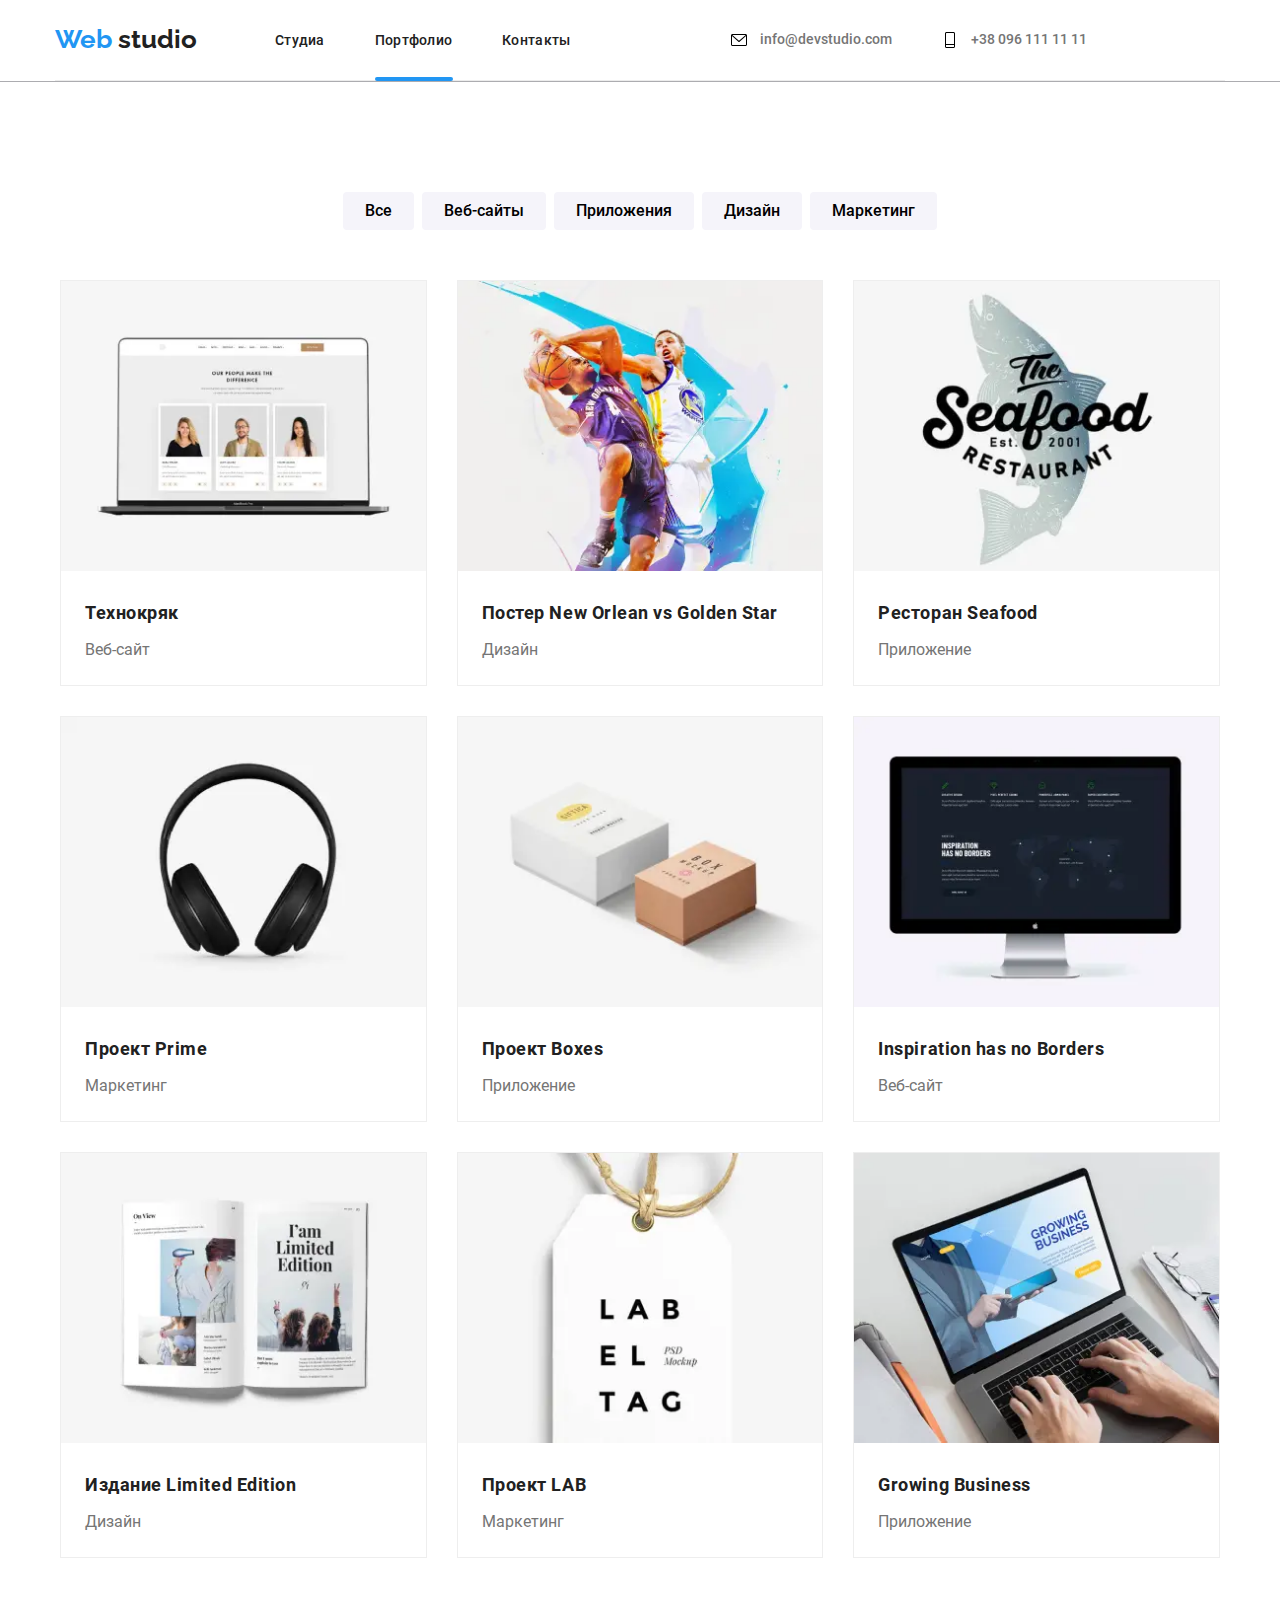
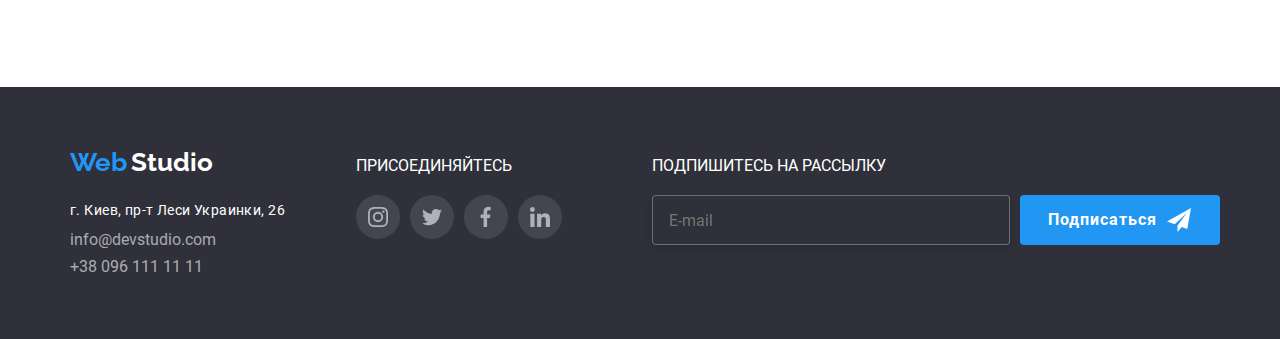
==== commit 86d467d6: "commit 19" ====
--- a/portfolio.html
+++ b/portfolio.html
@@ -12,47 +12,6 @@
     /> -->
   </head>
   <body>
-    <!--шапка страницы и навигация-->
-    <!-- <header class="headerr">
-      <div class="continer">
-        <nav class="flex-header">
-          <a class="header-logo" href="">
-            <span class="logo-header">Web </span
-            ><span class="logotyp">studio</span>
-          </a>
-          <ul class="site-nav list items">
-            <li class="header-item">
-              <a href="./index.html" class="nav">Студиa</a>
-            </li>
-            <li class="header-item">
-              <a href="./portfolio.html" class="nav line-portfolio"
-                >Портфолио</a
-              >
-            </li>
-            <li class="header-item"><a href="" class="nav">Контакты</a></li>
-          </ul>
-
-          <ul class="auth-nav list items">
-            <li class="header-item-second">
-              <a href="mailto:info@devstudio.com" class="email">
-                <svg class="icon-envelope">
-                  <use href="./images/symbol-defsnew.svg#icon-envelope"></use>
-                </svg>
-                info@devstudio.com
-              </a>
-            </li>
-            <li class="header-item-second">
-              <a href="tel:+380961111111" class="telefon">
-                <svg class="icon-phone">
-                  <use href="./images/symbol-defsnew.svg#icon-phone"></use>
-                </svg>
-                +38 096 111 11 11
-              </a>
-            </li>
-          </ul>
-        </nav>
-      </div>
-    </header> -->
     <header class="header-top">
       <div class="continer">
         <nav class="flex-header">
@@ -122,7 +81,65 @@
             <li class="item">
               <a class="item-links" href="">
                 <div class="technical">
-                  <img src="./images/texnocriak.jpg" alt="" class="img" />
+                  <picture>
+                    <source
+                      srcset="
+                        ./images/help/portfolio/technocrack/mobile/technocrack.webp    1x,
+                        ./images/help/portfolio/technocrack/mobile/technocrack@2x.webp 2x,
+                        ./images/help/portfolio/technocrack/mobile/technocrack@3x.webp 3x
+                      "
+                      type="image/webp"
+                      media="(max-width: 767px)"
+                    />
+                    <source
+                      srcset="
+                        ./images/help/portfolio/technocrack/tablet/technocrack.webp    1x,
+                        ./images/help/portfolio/technocrack/tablet/technocrack@2x.webp 2x,
+                        ./images/help/portfolio/technocrack/tablet/technocrack@3x.webp 3x
+                      "
+                      type="image/webp"
+                      media="(max-width: 1169px)"
+                    />
+                    <source
+                      srcset="
+                        ./images/help/portfolio/technocrack/tablet/technocrack.jpg    1x,
+                        ./images/help/portfolio/technocrack/tablet/technocrack@2x.jpg 2x,
+                        ./images/help/portfolio/technocrack/tablet/technocrack@3x.jpg 3x
+                      "
+                      media="(max-width: 1169px)"
+                    />
+                    <source
+                      srcset="
+                        ./images/help/portfolio/technocrack/laptop/technocrack.webp    1x,
+                        ./images/help/portfolio/technocrack/laptop/technocrack@2x.webp 2x,
+                        ./images/help/portfolio/technocrack/laptop/technocrack@3x.webp 3x
+                      "
+                      type="image/webp"
+                      media="(min-width: 1170px)"
+                    />
+                    <source
+                      srcset="
+                        ./images/help/portfolio/technocrack/laptop/technocrack.jpg    1x,
+                        ./images/help/portfolio/technocrack/laptop/technocrack@2x.jpg 2x,
+                        ./images/help/portfolio/technocrack/laptop/technocrack@3x.jpg 3x
+                      "
+                      media="(min-width: 1170px)"
+                    />
+                    <img
+                      class="project-img"
+                      srcset="
+                        ./images/help/portfolio/technocrack/mobile/technocrack.jpg    1x,
+                        ./images/help/portfolio/technocrack/mobile/technocrack@2x.jpg 2x,
+                        ./images/help/portfolio/technocrack/mobile/technocrack@3x.jpg 3x
+                      "
+                      src="./images/portfolio/technocrack/mobile/technocrack.jpg"
+                      alt="Технокряк"
+                      aria-label="Картинка проекта Технокряк"
+                      width="450"
+                    />
+                  </picture>
+
+                  <!-- <img src="./images/texnocriak.jpg" alt="Лаптоп" class="img" /> -->
 
                   <p class="texnocriak">
                     Технокряк это современная площадка распространения
@@ -139,7 +156,68 @@
             <li class="item">
               <a class="item-links" href="">
                 <div class="technical">
-                  <img src="./images/img001.jpg" alt="Баскетболисты" />
+                  <picture>
+                    <source
+                      srcset="
+                        ./images/help/portfolio/poster/mobile/poster.webp    1x,
+                        ./images/help/portfolio/poster/mobile/poster@2x.webp 2x,
+                        ./images/help/portfolio/poster/mobile/poster@3x.webp 3x
+                      "
+                      type="image/webp"
+                      media="(max-width: 767px)"
+                    />
+                    <source
+                      srcset="
+                        ./images/help/portfolio/poster/tablet/poster.webp    1x,
+                        ./images/help/portfolio/poster/tablet/poster@2x.webp 2x,
+                        ./images/help/portfolio/poster/tablet/poster@3x.webp 3x
+                      "
+                      type="image/webp"
+                      media="(max-width: 1169px)"
+                    />
+                    <source
+                      srcset="
+                        ./images/help/portfolio/poster/tablet/poster.jpg    1x,
+                        ./images/help/portfolio/poster/tablet/poster@2x.jpg 2x,
+                        ./images/help/portfolio/poster/tablet/poster@3x.jpg 3x
+                      "
+                      media="(max-width: 1169px)"
+                    />
+                    <source
+                      srcset="
+                        ./images/help/portfolio/poster/laptop/poster.webp    1x,
+                        ./images/help/portfolio/poster/laptop/poster@2x.webp 2x,
+                        ./images/help/portfolio/poster/laptop/poster@3x.webp 3x
+                      "
+                      type="image/webp"
+                      media="(min-width: 1170px)"
+                    />
+                    <source
+                      srcset="
+                        ./images/help/portfolio/poster/laptop/poster.jpg    1x,
+                        ./images/help/portfolio/poster/laptop/poster@2x.jpg 2x,
+                        ./images/help/portfolio/poster/laptop/poster@3x.jpg 3x
+                      "
+                      media="(min-width: 1170px)"
+                    />
+                    <img
+                      class="project-img"
+                      srcset="
+                        ./images/help/portfolio/poster/mobile/poster.jpg    1x,
+                        ./images/help/portfolio/poster/mobile/poster@2x.jpg 2x,
+                        ./images/help/portfolio/poster/mobile/poster@3x.jpg 3x
+                      "
+                      src="./images/portfolio/poster/mobile/poster.jpg"
+                      alt="Технокряк"
+                      aria-label="Картинка проекта Технокряк"
+                      width="450"
+                    />
+                  </picture>
+                  <!-- <img
+                    src="./images/img001.jpg"
+                    alt="Баскетболисты"
+                    class="img"
+                  /> -->
                   <p class="texnocriak">
                     Технокряк это современная площадка распространения
                     коронавируса. Компании используют эту платформу для
@@ -155,7 +233,68 @@
             <li class="item">
               <a class="item-links" href="">
                 <div class="technical">
-                  <img src="./images/img002.jpg" alt="Емблема ресторана" />
+                  <picture>
+                    <source
+                      srcset="
+                        ./images/help/portfolio/restaurant/mobile/restaurant.webp    1x,
+                        ./images/help/portfolio/restaurant/mobile/restaurant@2x.webp 2x,
+                        ./images/help/portfolio/restaurant/mobile/restaurant@3x.webp 3x
+                      "
+                      type="image/webp"
+                      media="(max-width: 767px)"
+                    />
+                    <source
+                      srcset="
+                        ./images/help/portfolio/restaurant/tablet/restaurant.webp    1x,
+                        ./images/help/portfolio/restaurant/tablet/restaurant@2x.webp 2x,
+                        ./images/help/portfolio/restaurant/tablet/restaurant@3x.webp 3x
+                      "
+                      type="image/webp"
+                      media="(max-width: 1169px)"
+                    />
+                    <source
+                      srcset="
+                        ./images/help/portfolio/restaurant/tablet/restaurant.jpg    1x,
+                        ./images/help/portfolio/restaurant/tablet/restaurant@2x.jpg 2x,
+                        ./images/help/portfolio/restaurant/tablet/restaurant@3x.jpg 3x
+                      "
+                      media="(max-width: 1169px)"
+                    />
+                    <source
+                      srcset="
+                        ./images/help/portfolio/restaurant/laptop/restaurant.webp    1x,
+                        ./images/help/portfolio/restaurant/laptop/restaurant@2x.webp 2x,
+                        ./images/help/portfolio/restaurant/laptop/restaurant@3x.webp 3x
+                      "
+                      type="image/webp"
+                      media="(min-width: 1170px)"
+                    />
+                    <source
+                      srcset="
+                        ./images/help/portfolio/restaurant/laptop/restaurant.jpg    1x,
+                        ./images/help/portfolio/restaurant/laptop/restaurant@2x.jpg 2x,
+                        ./images/help/portfolio/restaurant/laptop/restaurant@3x.jpg 3x
+                      "
+                      media="(min-width: 1170px)"
+                    />
+                    <img
+                      class="project-img"
+                      srcset="
+                        ./images/help/portfolio/restaurant/mobile/restaurant.jpg    1x,
+                        ./images/help/portfolio/restaurant/mobile/restaurant@2x.jpg 2x,
+                        ./images/help/portfolio/restaurant/mobile/restaurant@3x.jpg 3x
+                      "
+                      src="./images/portfolio/restaurant/mobile/restaurant.jpg"
+                      alt="Технокряк"
+                      aria-label="Картинка проекта Технокряк"
+                      width="450"
+                    />
+                  </picture>
+                  <!-- <img
+                    src="./images/img002.jpg"
+                    alt="Емблема ресторана"
+                    class="img"
+                  /> -->
                   <p class="texnocriak">
                     Технокряк это современная площадка распространения
                     коронавируса. Компании используют эту платформу для
@@ -169,7 +308,64 @@
             <li class="item">
               <a class="item-links" href="">
                 <div class="technical">
-                  <img src="./images/img003.jpg" alt="Наушники" />
+                  <picture>
+                    <source
+                      srcset="
+                        ./images/help/portfolio/projectprime/mobile/projectprime.webp    1x,
+                        ./images/help/portfolio/projectprime/mobile/projectprime@2x.webp 2x,
+                        ./images/help/portfolio/projectprime/mobile/projectprime@3x.webp 3x
+                      "
+                      type="image/webp"
+                      media="(max-width: 767px)"
+                    />
+                    <source
+                      srcset="
+                        ./images/help/portfolio/projectprime/tablet/projectprime.webp    1x,
+                        ./images/help/portfolio/projectprime/tablet/projectprime@2x.webp 2x,
+                        ./images/help/portfolio/projectprime/tablet/projectprime@3x.webp 3x
+                      "
+                      type="image/webp"
+                      media="(max-width: 1169px)"
+                    />
+                    <source
+                      srcset="
+                        ./images/help/portfolio/projectprime/tablet/projectprime.jpg    1x,
+                        ./images/help/portfolio/projectprime/tablet/projectprime@2x.jpg 2x,
+                        ./images/help/portfolio/projectprime/tablet/projectprime@3x.jpg 3x
+                      "
+                      media="(max-width: 1169px)"
+                    />
+                    <source
+                      srcset="
+                        ./images/help/portfolio/projectprime/laptop/projectprime.webp    1x,
+                        ./images/help/portfolio/projectprime/laptop/projectprime@2x.webp 2x,
+                        ./images/help/portfolio/projectprime/laptop/projectprime@3x.webp 3x
+                      "
+                      type="image/webp"
+                      media="(min-width: 1170px)"
+                    />
+                    <source
+                      srcset="
+                        ./images/help/portfolio/projectprime/laptop/projectprime.jpg    1x,
+                        ./images/help/portfolio/projectprime/laptop/projectprime@2x.jpg 2x,
+                        ./images/help/portfolio/projectprime/laptop/projectprime@3x.jpg 3x
+                      "
+                      media="(min-width: 1170px)"
+                    />
+                    <img
+                      class="project-img"
+                      srcset="
+                        ./images/help/portfolio/projectprime/mobile/projectprime.jpg    1x,
+                        ./images/help/portfolio/projectprime/mobile/projectprime@2x.jpg 2x,
+                        ./images/help/portfolio/projectprime/mobile/projectprime@3x.jpg 3x
+                      "
+                      src="./images/portfolio/projectprime/mobile/projectprime.jpg"
+                      alt="Технокряк"
+                      aria-label="Картинка проекта Технокряк"
+                      width="450"
+                    />
+                  </picture>
+                  <!-- <img src="./images/img003.jpg" alt="Наушники" class="img" /> -->
                   <p class="texnocriak">
                     Технокряк это современная площадка распространения
                     коронавируса. Компании используют эту платформу для
@@ -183,7 +379,64 @@
             <li class="item">
               <a class="item-links" href="">
                 <div class="technical">
-                  <img src="./images/img004.jpg" alt="Коробки" />
+                  <picture>
+                    <source
+                      srcset="
+                        ./images/help/portfolio/projectboxes/mobile/projectboxes.webp    1x,
+                        ./images/help/portfolio/projectboxes/mobile/projectboxes@2x.webp 2x,
+                        ./images/help/portfolio/projectboxes/mobile/projectboxes@3x.webp 3x
+                      "
+                      type="image/webp"
+                      media="(max-width: 767px)"
+                    />
+                    <source
+                      srcset="
+                        ./images/help/portfolio/projectboxes/tablet/projectboxes.webp    1x,
+                        ./images/help/portfolio/projectboxes/tablet/projectboxes@2x.webp 2x,
+                        ./images/help/portfolio/projectboxes/tablet/projectboxes@3x.webp 3x
+                      "
+                      type="image/webp"
+                      media="(max-width: 1169px)"
+                    />
+                    <source
+                      srcset="
+                        ./images/help/portfolio/projectboxes/tablet/projectboxes.jpg    1x,
+                        ./images/help/portfolio/projectboxes/tablet/projectboxes@2x.jpg 2x,
+                        ./images/help/portfolio/projectboxes/tablet/projectboxes@3x.jpg 3x
+                      "
+                      media="(max-width: 1169px)"
+                    />
+                    <source
+                      srcset="
+                        ./images/help/portfolio/projectboxes/laptop/projectboxes.webp    1x,
+                        ./images/help/portfolio/projectboxes/laptop/projectboxes@2x.webp 2x,
+                        ./images/help/portfolio/projectboxes/laptop/projectboxes@3x.webp 3x
+                      "
+                      type="image/webp"
+                      media="(min-width: 1170px)"
+                    />
+                    <source
+                      srcset="
+                        ./images/help/portfolio/projectboxes/laptop/projectboxes.jpg    1x,
+                        ./images/help/portfolio/projectboxes/laptop/projectboxes@2x.jpg 2x,
+                        ./images/help/portfolio/projectboxes/laptop/projectboxes@3x.jpg 3x
+                      "
+                      media="(min-width: 1170px)"
+                    />
+                    <img
+                      class="project-img"
+                      srcset="
+                        ./images/help/portfolio/projectboxes/mobile/projectboxes.jpg    1x,
+                        ./images/help/portfolio/projectboxes/mobile/projectboxes@2x.jpg 2x,
+                        ./images/help/portfolio/projectboxes/mobile/projectboxes@3x.jpg 3x
+                      "
+                      src="./images/portfolio/projectboxes/mobile/projectboxes.jpg"
+                      alt="Технокряк"
+                      aria-label="Картинка проекта Технокряк"
+                      width="450"
+                    />
+                  </picture>
+                  <!-- <img src="./images/img004.jpg" alt="Коробки" class="img" /> -->
                   <p class="texnocriak">
                     Технокряк это современная площадка распространения
                     коронавируса. Компании используют эту платформу для
@@ -197,7 +450,64 @@
             <li class="item">
               <a class="item-links" href="">
                 <div class="technical">
-                  <img src="./images/img005.jpg" alt="Монитор" />
+                  <picture>
+                    <source
+                      srcset="
+                        ./images/help/portfolio/inspirationhasnoborders/mobile/inspirationhasnoborders.webp    1x,
+                        ./images/help/portfolio/inspirationhasnoborders/mobile/inspirationhasnoborders@2x.webp 2x,
+                        ./images/help/portfolio/inspirationhasnoborders/mobile/inspirationhasnoborders@3x.webp 3x
+                      "
+                      type="image/webp"
+                      media="(max-width: 767px)"
+                    />
+                    <source
+                      srcset="
+                        ./images/help/portfolio/inspirationhasnoborders/tablet/inspirationhasnoborders.webp    1x,
+                        ./images/help/portfolio/inspirationhasnoborders/tablet/inspirationhasnoborders@2x.webp 2x,
+                        ./images/help/portfolio/inspirationhasnoborders/tablet/inspirationhasnoborders@3x.webp 3x
+                      "
+                      type="image/webp"
+                      media="(max-width: 1169px)"
+                    />
+                    <source
+                      srcset="
+                        ./images/help/portfolio/inspirationhasnoborders/tablet/inspirationhasnoborders.jpg    1x,
+                        ./images/help/portfolio/inspirationhasnoborders/tablet/inspirationhasnoborders@2x.jpg 2x,
+                        ./images/help/portfolio/inspirationhasnoborders/tablet/inspirationhasnoborders@3x.jpg 3x
+                      "
+                      media="(max-width: 1169px)"
+                    />
+                    <source
+                      srcset="
+                        ./images/help/portfolio/inspirationhasnoborders/laptop/inspirationhasnoborders.webp    1x,
+                        ./images/help/portfolio/inspirationhasnoborders/laptop/inspirationhasnoborders@2x.webp 2x,
+                        ./images/help/portfolio/inspirationhasnoborders/laptop/inspirationhasnoborders@3x.webp 3x
+                      "
+                      type="image/webp"
+                      media="(min-width: 1170px)"
+                    />
+                    <source
+                      srcset="
+                        ./images/help/portfolio/inspirationhasnoborders/laptop/inspirationhasnoborders.jpg    1x,
+                        ./images/help/portfolio/inspirationhasnoborders/laptop/inspirationhasnoborders@2x.jpg 2x,
+                        ./images/help/portfolio/inspirationhasnoborders/laptop/inspirationhasnoborders@3x.jpg 3x
+                      "
+                      media="(min-width: 1170px)"
+                    />
+                    <img
+                      class="project-img"
+                      srcset="
+                        ./images/help/portfolio/inspirationhasnoborders/mobile/inspirationhasnoborders.jpg    1x,
+                        ./images/help/portfolio/inspirationhasnoborders/mobile/inspirationhasnoborders@2x.jpg 2x,
+                        ./images/help/portfolio/inspirationhasnoborders/mobile/inspirationhasnoborders@3x.jpg 3x
+                      "
+                      src="./images/portfolio/inspirationhasnoborders/mobile/inspirationhasnoborders.jpg"
+                      alt="Технокряк"
+                      aria-label="Картинка проекта Технокряк"
+                      width="450"
+                    />
+                  </picture>
+                  <!-- <img src="./images/img005.jpg" alt="Монитор" class="img" /> -->
                   <p class="texnocriak">
                     Технокряк это современная площадка распространения
                     коронавируса. Компании используют эту платформу для
@@ -211,7 +521,65 @@
             <li class="item">
               <a class="item-links" href="">
                 <div class="technical">
-                  <img src="./images/img006.jpg" alt="Книжка" />
+                  <picture>
+                    <source
+                      srcset="
+                        ./images/help/portfolio/limitededition/mobile/limitededition.webp    1x,
+                        ./images/help/portfolio/limitededition/mobile/limitededition@2x.webp 2x,
+                        ./images/help/portfolio/limitededition/mobile/limitededition@3x.webp 3x
+                      "
+                      type="image/webp"
+                      media="(max-width: 767px)"
+                    />
+                    <source
+                      srcset="
+                        ./images/help/portfolio/limitededition/tablet/limitededition.webp    1x,
+                        ./images/help/portfolio/limitededition/tablet/limitededition@2x.webp 2x,
+                        ./images/help/portfolio/limitededition/tablet/limitededition@3x.webp 3x
+                      "
+                      type="image/webp"
+                      media="(max-width: 1169px)"
+                    />
+                    <source
+                      srcset="
+                        ./images/help/portfolio/limitededition/tablet/limitededition.jpg    1x,
+                        ./images/help/portfolio/limitededition/tablet/limitededition@2x.jpg 2x,
+                        ./images/help/portfolio/limitededition/tablet/limitededition@3x.jpg 3x
+                      "
+                      media="(max-width: 1169px)"
+                    />
+                    <source
+                      srcset="
+                        ./images/help/portfolio/limitededition/laptop/limitededition.webp    1x,
+                        ./images/help/portfolio/limitededition/laptop/limitededition@2x.webp 2x,
+                        ./images/help/portfolio/limitededition/laptop/limitededition@3x.webp 3x
+                      "
+                      type="image/webp"
+                      media="(min-width: 1170px)"
+                    />
+                    <source
+                      srcset="
+                        ./images/help/portfolio/limitededition/laptop/limitededition.jpg    1x,
+                        ./images/help/portfolio/limitededition/laptop/limitededition@2x.jpg 2x,
+                        ./images/help/portfolio/limitededition/laptop/limitededition@3x.jpg 3x
+                      "
+                      media="(min-width: 1170px)"
+                    />
+                    <img
+                      class="project-img"
+                      srcset="
+                        ./images/help/portfolio/limitededition/mobile/limitededition.jpg    1x,
+                        ./images/help/portfolio/limitededition/mobile/limitededition@2x.jpg 2x,
+                        ./images/help/portfolio/limitededition/mobile/limitededition@3x.jpg 3x
+                      "
+                      src="./images/help/portfolio/limitededition/mobile/limitededition.jpg"
+                      alt="Технокряк"
+                      aria-label="Картинка проекта Технокряк"
+                      width="450"
+                    />
+                  </picture>
+
+                  <!-- <img src="./images/img006.jpg" alt="Книжка" class="img" /> -->
                   <p class="texnocriak">
                     Технокряк это современная площадка распространения
                     коронавируса. Компании используют эту платформу для
@@ -225,7 +593,64 @@
             <li class="item">
               <a class="item-links" href="">
                 <div class="technical">
-                  <img src="./images/img007.jpg" alt="Бирка" />
+                  <picture>
+                    <source
+                      srcset="
+                        ./images/help/portfolio/projectlab/mobile/projectlab.webp    1x,
+                        ./images/help/portfolio/projectlab/mobile/projectlab@2x.webp 2x,
+                        ./images/help/portfolio/projectlab/mobile/projectlab@3x.webp 3x
+                      "
+                      type="image/webp"
+                      media="(max-width: 767px)"
+                    />
+                    <source
+                      srcset="
+                        ./images/help/portfolio/projectlab/tablet/projectlab.webp    1x,
+                        ./images/help/portfolio/projectlab/tablet/projectlab@2x.webp 2x,
+                        ./images/help/portfolio/projectlab/tablet/projectlab@3x.webp 3x
+                      "
+                      type="image/webp"
+                      media="(max-width: 1169px)"
+                    />
+                    <source
+                      srcset="
+                        ./images/help/portfolio/projectlab/tablet/projectlab.jpg    1x,
+                        ./images/help/portfolio/projectlab/tablet/projectlab@2x.jpg 2x,
+                        ./images/help/portfolio/projectlab/tablet/projectlab@3x.jpg 3x
+                      "
+                      media="(max-width: 1169px)"
+                    />
+                    <source
+                      srcset="
+                        ./images/help/portfolio/projectlab/laptop/projectlab.webp    1x,
+                        ./images/help/portfolio/projectlab/laptop/projectlab@2x.webp 2x,
+                        ./images/help/portfolio/projectlab/laptop/projectlab@3x.webp 3x
+                      "
+                      type="image/webp"
+                      media="(min-width: 1170px)"
+                    />
+                    <source
+                      srcset="
+                        ./images/help/portfolio/projectlab/laptop/projectlab.jpg    1x,
+                        ./images/help/portfolio/projectlab/laptop/projectlab@2x.jpg 2x,
+                        ./images/help/portfolio/projectlab/laptop/projectlab@3x.jpg 3x
+                      "
+                      media="(min-width: 1170px)"
+                    />
+                    <img
+                      class="project-img"
+                      srcset="
+                        ./images/help/portfolio/projectlab/mobile/projectlab.jpg    1x,
+                        ./images/help/portfolio/projectlab/mobile/projectlab@2x.jpg 2x,
+                        ./images/help/portfolio/projectlab/mobile/projectlab@3x.jpg 3x
+                      "
+                      src="./images/help/portfolio/projectlab/mobile/projectlab.jpg"
+                      alt="Технокряк"
+                      aria-label="Картинка проекта Технокряк"
+                      width="450"
+                    />
+                  </picture>
+                  <!-- <img src="./images/img007.jpg" alt="Бирка" class="img" /> -->
                   <p class="texnocriak">
                     Технокряк это современная площадка распространения
                     коронавируса. Компании используют эту платформу для
@@ -239,7 +664,64 @@
             <li class="item">
               <a class="item-links" href="">
                 <div class="technical">
-                  <img src="./images/img008.jpg" alt="Ноутбук" />
+                  <picture>
+                    <source
+                      srcset="
+                        ./images/help/portfolio/growingbusiness/mobile/growingbusiness.webp    1x,
+                        ./images/help/portfolio/growingbusiness/mobile/growingbusiness@2x.webp 2x,
+                        ./images/help/portfolio/growingbusiness/mobile/growingbusiness@3x.webp 3x
+                      "
+                      type="image/webp"
+                      media="(max-width: 767px)"
+                    />
+                    <source
+                      srcset="
+                        ./images/help/portfolio/growingbusiness/tablet/growingbusiness.webp    1x,
+                        ./images/help/portfolio/growingbusiness/tablet/growingbusiness@2x.webp 2x,
+                        ./images/help/portfolio/growingbusiness/tablet/growingbusiness@3x.webp 3x
+                      "
+                      type="image/webp"
+                      media="(max-width: 1169px)"
+                    />
+                    <source
+                      srcset="
+                        ./images/help/portfolio/growingbusiness/tablet/growingbusiness.jpg    1x,
+                        ./images/help/portfolio/growingbusiness/tablet/growingbusiness@2x.jpg 2x,
+                        ./images/help/portfolio/growingbusiness/tablet/growingbusiness@3x.jpg 3x
+                      "
+                      media="(max-width: 1169px)"
+                    />
+                    <source
+                      srcset="
+                        ./images/help/portfolio/growingbusiness/laptop/growingbusiness.webp    1x,
+                        ./images/help/portfolio/growingbusiness/laptop/growingbusiness@2x.webp 2x,
+                        ./images/help/portfolio/growingbusiness/laptop/growingbusiness@3x.webp 3x
+                      "
+                      type="image/webp"
+                      media="(min-width: 1170px)"
+                    />
+                    <source
+                      srcset="
+                        ./images/help/portfolio/growingbusiness/laptop/growingbusiness.jpg    1x,
+                        ./images/help/portfolio/growingbusiness/laptop/growingbusiness@2x.jpg 2x,
+                        ./images/help/portfolio/growingbusiness/laptop/growingbusiness@3x.jpg 3x
+                      "
+                      media="(min-width: 1170px)"
+                    />
+                    <img
+                      class="project-img"
+                      srcset="
+                        ./images/help/portfolio/growingbusiness/mobile/growingbusiness.jpg    1x,
+                        ./images/help/portfolio/growingbusiness/mobile/growingbusiness@2x.jpg 2x,
+                        ./images/help/portfolio/growingbusiness/mobile/growingbusiness@3x.jpg 3x
+                      "
+                      src="./images/help/portfolio/growingbusiness/mobile/growingbusiness.jpg"
+                      alt="Технокряк"
+                      aria-label="Картинка проекта Технокряк"
+                      width="450"
+                    />
+                  </picture>
+                  <!-- <img src="./images/img008.jpg" alt="Ноутбук" class="img" /> -->
                   <p class="texnocriak">
                     Технокряк это современная площадка распространения
                     коронавируса. Компании используют эту платформу для
--- a/css/portfolio.min.css
+++ b/css/portfolio.min.css
@@ -1,3 +1,3 @@
 @font-face{font-family:'Roboto';font-style:normal;font-weight:400;src:local("Roboto"),local("Roboto-Regular"),url("../font-facee/roboto-v20-latin_cyrillic-regular.woff2") format("woff2"),url("../font-facee/roboto-v20-latin_cyrillic-regular.woff") format("woff")}@font-face{font-family:'Roboto';font-style:normal;font-weight:500;src:local("Roboto Medium"),local("Roboto-Medium"),url("../font-facee/roboto-v20-latin_cyrillic-500.woff2") format("woff2"),url("../font-facee/roboto-v20-latin_cyrillic-500.woff") format("woff")}@font-face{font-family:'Roboto';font-style:normal;font-weight:700;src:local("Roboto Bold"),local("Roboto-Bold"),url("../font-facee/roboto-v20-latin_cyrillic-700.woff2") format("woff2"),url("../font-facee/roboto-v20-latin_cyrillic-700.woff") format("woff")}@font-face{font-family:'Roboto';font-style:normal;font-weight:900;src:local("Roboto Black"),local("Roboto-Black"),url("../font-facee/roboto-v20-latin_cyrillic-900.woff2") format("woff2"),url("../font-facee/roboto-v20-latin_cyrillic-900.woff") format("woff")}@font-face{font-family:'Raleway';font-style:normal;font-weight:700;src:local(""),url("../font-facee/raleway-v17-latin_cyrillic-700.woff2") format("woff2"),url("../font-facee/raleway-v17-latin_cyrillic-700.woff") format("woff")}.footer-icon,.social{display:-webkit-box;display:-ms-flexbox;display:flex}/*! modern-normalize v1.0.0 | MIT License | https://github.com/sindresorhus/modern-normalize */*,*::before,*::after{-webkit-box-sizing:border-box;box-sizing:border-box}:root{-moz-tab-size:4;-o-tab-size:4;tab-size:4}html{line-height:1.15;-webkit-text-size-adjust:100%}body{margin:0}body{font-family:system-ui,-apple-system,"Segoe UI",Roboto,Helvetica,Arial,sans-serif,"Apple Color Emoji","Segoe UI Emoji"}hr{height:0;color:inherit}abbr[title]{-webkit-text-decoration:underline dotted;text-decoration:underline dotted}b,strong{font-weight:bolder}code,kbd,samp,pre{font-family:ui-monospace, SFMono-Regular, Consolas, 'Liberation Mono', Menlo,- monospace;font-size:1em}small{font-size:80%}sub,sup{font-size:75%;line-height:0;position:relative;vertical-align:baseline}sub{bottom:-0.25em}sup{top:-0.5em}table{text-indent:0;border-color:inherit}button,input,optgroup,select,textarea{font-family:inherit;font-size:100%;line-height:1.15;margin:0}button,select{text-transform:none}button,[type='button'],[type='reset'],[type='submit']{-webkit-appearance:button}::-moz-focus-inner{border-style:none;padding:0}:-moz-focusring{outline:1px dotted ButtonText}:-moz-ui-invalid{box-shadow:none}legend{padding:0}progress{vertical-align:baseline}::-webkit-inner-spin-button,::-webkit-outer-spin-button{height:auto}[type='search']{-webkit-appearance:textfield;outline-offset:-2px}::-webkit-search-decoration{-webkit-appearance:none}::-webkit-file-upload-button{-webkit-appearance:button;font:inherit}summary{display:list-item}body{font-family:Roboto, sans-serif;margin:0}h1{font-family:Roboto, sans-serif;font-style:normal;font-weight:bold;font-size:18px;line-height:36px;color:#212121}p{margin:0}a{text-decoration:none}ul{list-style:none}.items{text-align:center;margin-top:0;margin-bottom:0;padding:0}@media screen and (min-width: 1200px){.items{display:-webkit-box;display:-ms-flexbox;display:flex}}.continer{padding-left:15px;padding-right:15px;margin-right:auto;margin-left:auto}@media screen and (min-width: 480px) and (max-width: 767px){.continer{width:480px}}@media screen and (min-width: 768px) and (max-width: 1199px){.continer{width:768px}}@media screen and (min-width: 1200px){.continer{width:1200px}}.logo-header,.logo-footer{font-family:Raleway, sans-serif;font-style:normal;font-weight:bold;font-size:26px;color:#2196f3}.logotyp{font-family:Raleway, sans-serif;font-size:26px;color:#212121}.header-top{border-bottom:1px solid rgba(47,48,58,0.4)}.header-top a{font-family:Roboto;font-style:normal;font-weight:500;font-size:14px}.nav{font-family:Roboto;font-style:normal;font-weight:500;font-size:14px;line-height:16px;letter-spacing:0.02em;display:block;padding-top:32px;padding-bottom:32px;color:#212121;-webkit-transition:color 250ms cubic-bezier(0.4, 0, 0.2, 1);transition:color 250ms cubic-bezier(0.4, 0, 0.2, 1)}.nav:hover{color:#2196f3}.telefon{color:#757575;padding-top:32px;padding-bottom:32px}.telefon:hover{fill:currentColor;color:#2196f3}.email{color:#757575;padding-top:32px;padding-bottom:32px;display:inline;-webkit-box-pack:center;-ms-flex-pack:center;justify-content:center;-webkit-box-align:center;-ms-flex-align:center;align-items:center;-webkit-transition:color 250ms cubic-bezier(0.4, 0, 0.2, 1);transition:color 250ms cubic-bezier(0.4, 0, 0.2, 1)}.email:hover{fill:currentColor;color:#2196f3}.flex-header{-webkit-box-align:center;-ms-flex-align:center;align-items:center;border-bottom:1px solid #ececec}@media screen and (min-width: 1170px){.flex-header{display:-webkit-box;display:-ms-flexbox;display:flex}}.flex-header li{list-style-type:none}.site-nav .list{padding-top:31px;padding-bottom:31px;margin-top:0px;margin-bottom:0px;padding-left:0px;color:#212121;font-weight:500;font-size:14px;line-height:1.2;letter-spacing:0.02em}@media screen and (min-width: 1170px){.site-nav .list{display:-webkit-box;display:-ms-flexbox;display:flex}}.line::after{display:block;content:'';position:absolute;top:77px;bottom:2px;height:4px;background:#2196f3;border-radius:2px}@media screen and (min-width: 1170px){.line::after{width:48px}}.line-portfolio:after{display:block;content:'';position:absolute;top:77px;bottom:2px;height:4px;background:#2196f3;border-radius:2px}@media screen and (min-width: 1170px){.line-portfolio:after{width:78px}}.header-item{padding-right:50px;-webkit-transition:color 250ms cubic-bezier(0.4, 0, 0.2, 1);transition:color 250ms cubic-bezier(0.4, 0, 0.2, 1)}.header-item:last-child{margin-right:0}.header-item-second{-webkit-box-pack:end;-ms-flex-pack:end;justify-content:flex-end;margin-right:50px}.header-item-second:last-child{margin-right:0}.header-item-second a,use{-webkit-transition:color 250ms cubic-bezier(0.4, 0, 0.2, 1);transition:color 250ms cubic-bezier(0.4, 0, 0.2, 1)}.auth-nav{margin-left:auto;padding-left:0px}.logotyp{margin-right:85px}.logotyp .logo-header{padding:25px 0}h2,.our-team{font-weight:bold;font-size:36px;line-height:42px;letter-spacing:0.03em;color:#212121;text-align:center;display:block}@media screen and (max-width: 1169px){h2,.our-team{font-size:28px}}.name-team{font-weight:500;font-size:16px;line-height:19px;letter-spacing:0.03em;color:#212121;text-align:center}.social-links{height:44px;-webkit-box-align:center;-ms-flex-align:center;align-items:center;-webkit-box-pack:center;-ms-flex-pack:center;justify-content:center;color:#afb1b8;fill:currentColor}@media screen and (min-width: 1170px){.social-links{display:-webkit-box;display:-ms-flexbox;display:flex;width:44px}}@media screen and (max-width: 767px){.social-links{color:#ffffff;display:-webkit-box;display:-ms-flexbox;display:flex;width:44px}}.social-links:hover{border-radius:50%;background-color:#2196f3;color:#ffffff;-webkit-transition:background-color 250ms cubic-bezier(0.4, 0, 0.2, 1),background-color 250ms cubic-bezier(0.4, 0, 0.2, 1);transition:background-color 250ms cubic-bezier(0.4, 0, 0.2, 1),background-color 250ms cubic-bezier(0.4, 0, 0.2, 1)}.social-links-margin{background:rgba(255,255,255,0.1);border-radius:50%;margin-right:10px}.team.our-people{padding-top:94px;padding-bottom:94px}@media screen and (max-width: 768px){.team.our-people{padding-bottom:60px;padding-top:60px}}.team.our-people{background-color:#f5f4fa}.workers{background:#f5f4fa}@media screen and (min-width: 1170px){.workers{display:-webkit-box;display:-ms-flexbox;display:flex}}.perfect.our-team{margin-bottom:50px}.perfect.our-team{margin-top:0}.workers p{font-weight:normal;font-size:16px;line-height:19px;text-align:center;letter-spacing:0.03em;text-align:center;color:#757575;margin-bottom:16px}.continer .people{background-color:#fff;margin-right:30px}@media screen and (min-width: 1170px){.continer .people{width:calc((100% - 90px) / 3)}}@media screen and (max-width: 768px){.continer .people{margin-bottom:30px}}.people ul{-webkit-box-pack:center;-ms-flex-pack:center;justify-content:center}@media screen and (min-width: 1170px){.people ul{display:-webkit-box;display:-ms-flexbox;display:flex}}.people{background-color:red;-webkit-box-shadow:0px 1px 3px rgba(0,0,0,0.12),0px 1px 1px rgba(0,0,0,0.14),0px 2px 1px rgba(0,0,0,0.2);box-shadow:0px 1px 3px rgba(0,0,0,0.12),0px 1px 1px rgba(0,0,0,0.14),0px 2px 1px rgba(0,0,0,0.2);border-radius:0px 0px 4px 4px;padding-bottom:30px}.people li{margin-right:10px}.team-hover:hover{background:#f5f4fa}.icon-envelope{vertical-align:middle;height:20px;width:16px;margin-right:10px}.icon-phone{vertical-align:middle;height:20px;width:16px;margin-right:10px}.footer-icon{-webkit-box-align:center;-ms-flex-align:center;align-items:center;-webkit-box-pack:center;-ms-flex-pack:center;justify-content:center;-webkit-box-sizing:border-box;box-sizing:border-box;border-radius:4px}.social{height:20px;width:20px}.icon_team{display:-webkit-box;display:-ms-flexbox;display:flex}.icon-box{fill:#afb1b8;display:block;color:#afb1b8}.icon-box:hover{fill:#2196f3;-webkit-transition:fill 250ms cubic-bezier(0.4, 0, 0.2, 1),border 250ms cubic-bezier(0.4, 0, 0.2, 1);transition:fill 250ms cubic-bezier(0.4, 0, 0.2, 1),border 250ms cubic-bezier(0.4, 0, 0.2, 1)}.firm1{height:48px}@media screen and (min-width: 1170px){.firm1{width:43px}}.firm2{height:61px}@media screen and (min-width: 1170px){.firm2{width:48px}}.firm3{height:43px}@media screen and (min-width: 1170px){.firm3{width:41px}}.firm4{height:79px}@media screen and (min-width: 1170px){.firm4{width:71px}}.firm5{display:block;height:52px}@media screen and (min-width: 1170px){.firm5{width:64px}}.firm6{display:block;height:90px}@media screen and (min-width: 1170px){.firm6{width:170px}}.box{-webkit-box-align:center;-ms-flex-align:center;align-items:center;-webkit-box-pack:center;-ms-flex-pack:center;justify-content:center;border:1px solid #afb1b8;-webkit-box-sizing:border-box;box-sizing:border-box;border-radius:4px;margin-right:30px;height:90px}@media screen and (min-width: 1170px){.box{width:170px;display:-webkit-box;display:-ms-flexbox;display:flex}}@media screen and (max-width: 767px){.box{width:210px;height:90px;display:-webkit-box;display:-ms-flexbox;display:flex;-ms-flex-wrap:wrap;flex-wrap:wrap;background-color:red}}.box:last-child{margin-right:0}.column{width:calc((100% - 30px) / 2);margin-right:30px;margin-bottom:30px}.column:nth-last-child(2n+1){margin-right:0px}.column:nth-last-child(-n+2){margin-bottom:0px}.box:hover{color:#2196f3;border:1px solid #2196f3;-webkit-transition:color 250ms cubic-bezier(0.4, 0, 0.2, 1),background-color 250ms cubic-bezier(0.4, 0, 0.2, 1),border-radius 250ms cubic-bezier(0.4, 0, 0.2, 1);transition:color 250ms cubic-bezier(0.4, 0, 0.2, 1),background-color 250ms cubic-bezier(0.4, 0, 0.2, 1),border-radius 250ms cubic-bezier(0.4, 0, 0.2, 1)}.box:hover:hover{-webkit-transition:fill 250ms cubic-bezier(0.4, 0, 0.2, 1),border 250ms cubic-bezier(0.4, 0, 0.2, 1);transition:fill 250ms cubic-bezier(0.4, 0, 0.2, 1),border 250ms cubic-bezier(0.4, 0, 0.2, 1)}.box:hover .icon-box{fill:#2196f3}.regular{padding-top:94px;padding-bottom:94px}.our-clients.centr{margin-top:0}.regular-clients{margin-top:0;display:-webkit-box;display:-ms-flexbox;display:flex;-ms-flex-wrap:wrap;flex-wrap:wrap}@media screen and (min-width: 1170px){.regular-clients{display:-webkit-box;display:-ms-flexbox;display:flex}}.footer{background:#2f303a}.backdrop{position:fixed;top:0;left:0;right:0;bottom:0;background:rgba(0,0,0,0.2);opacity:1;-webkit-transition:opacity 250ms cubic-bezier(0.4, 0, 0.2, 1);transition:opacity 250ms cubic-bezier(0.4, 0, 0.2, 1)}h2 .our-clients{font-weight:bold;font-size:36px;line-height:42px;letter-spacing:0.03em;color:#212121}.images{margin:5px;padding-left:0;list-style-type:none}@media screen and (min-width: 1170px){.images{display:-webkit-box;display:-ms-flexbox;display:flex;-ms-flex-wrap:wrap;flex-wrap:wrap}}@media screen and (min-width: 1170px){.images ul{display:-webkit-box;display:-ms-flexbox;display:flex;-ms-flex-wrap:wrap;flex-wrap:wrap}}.item{position:relative;margin-right:30px;margin-bottom:30px;border:1px solid #eeeeee;-webkit-box-sizing:border-box;box-sizing:border-box}@media screen and (min-width: 1170px){.item{width:calc((100% - 60px) / 3)}}.item:hover{-webkit-box-shadow:1px 4px 6px rgba(0,0,0,0.16),0px 4px 4px rgba(0,0,0,0.06),0px 1px 1px rgba(0,0,0,0.12);box-shadow:1px 4px 6px rgba(0,0,0,0.16),0px 4px 4px rgba(0,0,0,0.06),0px 1px 1px rgba(0,0,0,0.12)}.images h2{font-weight:bold;font-size:18px;line-height:36px;margin-left:24px;margin-bottom:4px;text-align:left}.item-paragraph{font-family:Roboto, sans-serif;font-style:normal;font-weight:normal;font-size:16px;line-height:30px;color:#757575;margin-left:24px;margin-top:0;margin-bottom:0;padding-bottom:20px}.technical{position:relative;-webkit-box-sizing:border-box;box-sizing:border-box;height:294px;overflow:hidden}@media screen and (min-width: 1170px){.technical{width:100%}}.img{display:block}.texnocriak{position:absolute;display:block;top:0;margin:0;height:294px;padding:63px 24px;font-weight:normal;font-size:18px;line-height:1.55;color:#ffffff;letter-spacing:0.03em;background:rgba(33,150,243,0.9);-webkit-transform:translateY(100%);transform:translateY(100%);-webkit-transition:-webkit-transform 250ms cubic-bezier(0.4, 0, 0.2, 1);transition:-webkit-transform 250ms cubic-bezier(0.4, 0, 0.2, 1);transition:transform 250ms cubic-bezier(0.4, 0, 0.2, 1);transition:transform 250ms cubic-bezier(0.4, 0, 0.2, 1), -webkit-transform 250ms cubic-bezier(0.4, 0, 0.2, 1)}.item-links:hover .texnocriak{-webkit-transform:translateY(0);transform:translateY(0)}.item:nth-child(3n){margin-right:0}.item-title{margin-top:20px}.flex-continier{padding-top:94px;padding-bottom:94px}.button{font-weight:500;font-size:16px;line-height:26px;text-align:center;background:#f5f4fa;border:none;border-radius:4px;padding:6px 22px;-webkit-transition:background-color 250ms cubic-bezier(0.4, 0, 0.2, 1);transition:background-color 250ms cubic-bezier(0.4, 0, 0.2, 1)}.button-menu{-webkit-box-pack:center;-ms-flex-pack:center;justify-content:center;margin-bottom:50px;padding-left:0}@media screen and (min-width: 1170px){.button-menu{display:-webkit-box;display:-ms-flexbox;display:flex}}.button-item{margin-right:8px}.button-item:last-child{margin-right:0px}.main{font-weight:500;font-size:16px;line-height:26px;color:#212121}.button:hover{color:#ffffff;background-color:#2196f3;-webkit-box-shadow:0px 3px 1px rgba(0,0,0,0.1),0px 1px 2px rgba(0,0,0,0.08),0px 2px 2px rgba(0,0,0,0.12);box-shadow:0px 3px 1px rgba(0,0,0,0.1),0px 1px 2px rgba(0,0,0,0.08),0px 2px 2px rgba(0,0,0,0.12)}.button:hover:focus{color:#f5f4fa}.messenger{color:#ffffff}.logo-footer,.logo-second{font-family:Raleway;font-style:normal;font-weight:bold;font-size:26px;line-height:31px;display:inline-block;padding-top:60px}.logo-second{font-size:26px;color:#ffffff}.footer-nav{font-style:normal;display:block;color:rgba(255,255,255,0.6);margin-bottom:9px}@media screen and (max-width: 767px){.footer-nav{margin-bottom:8px}}.footer-nav:last-child{margin-bottom:0}@media screen and (max-width: 767px){.footer-nav:last-child{margin-bottom:60px}}.footer-messenger{-webkit-box-pack:center;-ms-flex-pack:center;justify-content:center;-webkit-box-align:center;-ms-flex-align:center;align-items:center}.position{display:block;-webkit-box-align:center;-ms-flex-align:center;align-items:center;margin-right:0}@media screen and (min-width: 1170px){.position{-ms-flex-wrap:wrap;flex-wrap:wrap}}.footer-text{display:block;text-transform:uppercase;color:#ffffff;margin-bottom:20px}@media screen and (max-width: 767px){.footer-text{font-size:14px;letter-spacing:0.03em}}.email-footer{padding:16px;width:100%;margin-bottom:20px;height:50px;border:1px solid rgba(255,255,255,0.3);-webkit-box-sizing:border-box;box-sizing:border-box;-webkit-filter:drop-shadow(0px 4px 4px rgba(0,0,0,0.15));filter:drop-shadow(0px 4px 4px rgba(0,0,0,0.15));border-radius:4px;background:#2f303a;color:#fff}@media screen and (min-width: 1170px){.email-footer{width:358px}}.button-footer{font-weight:bold;font-size:16px;line-height:30px}.send-icon{margin-left:10px}.disc{-webkit-box-pack:start;-ms-flex-pack:start;justify-content:start;padding-left:0}@media screen and (min-width: 1170px){.disc{display:-webkit-box;display:-ms-flexbox;display:flex}}@media screen and (max-width: 767px){.disc{display:-webkit-box;display:-ms-flexbox;display:flex;-webkit-box-pack:center;-ms-flex-pack:center;justify-content:center;margin-bottom:60px}}.footer-content{position:relative;height:252px;-webkit-box-align:baseline;-ms-flex-align:baseline;align-items:baseline}@media screen and (min-width: 1170px){.footer-content{display:-webkit-box;display:-ms-flexbox;display:flex}}@media screen and (max-width: 767px){.footer-content{text-align:center;height:603px}}@media screen and (min-width: 1170px){.footer-mess{display:-webkit-box;display:-ms-flexbox;display:flex}}.top{font-style:normal;margin-top:20px;margin-bottom:9px;color:#fff}@media screen and (min-width: 767px){.top{font-size:24px}}.small{font-size:14px;line-height:24px;letter-spacing:0.03em}.button-footer{display:-webkit-box;display:-ms-flexbox;display:flex;-webkit-box-align:center;-ms-flex-align:center;align-items:center;-webkit-box-pack:center;-ms-flex-pack:center;justify-content:center;margin-right:auto;margin-left:auto;width:200px;height:50px;color:#fff;background-color:#2196f3;border-radius:4px;border:none;cursor:pointer;font-weight:bold;font-size:16px;line-height:1.88;letter-spacing:0.06em;outline:none}.backdrop.is-hidden{visibility:hidden;pointer-events:none;opacity:0}.modal{position:absolute;top:50%;left:50%;-webkit-transform:translate(-50%, -50%);transform:translate(-50%, -50%);width:528px;height:581px;background:#ffffff;-webkit-box-shadow:0px 1px 3px rgba(0,0,0,0.12),0px 1px 1px rgba(0,0,0,0.14),0px 2px 1px rgba(0,0,0,0.2);box-shadow:0px 1px 3px rgba(0,0,0,0.12),0px 1px 1px rgba(0,0,0,0.14),0px 2px 1px rgba(0,0,0,0.2);border-radius:4px}.text-modal{font-size:20px;line-height:23px;text-align:center;letter-spacing:0.03em;margin:40px 40px 12px 40px}.text-span{display:block;font-family:Roboto;font-style:normal;font-weight:normal;font-size:12px;line-height:14px;margin-bottom:4px;letter-spacing:0.01em;color:#757575}.btn-close{position:absolute;top:8px;right:8px;height:30px;width:30px;border-radius:50%;background:#ffffff;border:1px solid rgba(0,0,0,0.1);-webkit-box-sizing:border-box;box-sizing:border-box}.form{position:relative;padding:0 20px;margin:0 20px}.contact-us{padding-left:42px;margin-bottom:10px;width:100%;height:40px;border:1px solid rgba(33,33,33,0.2);-webkit-box-sizing:border-box;box-sizing:border-box;border-radius:4px;-webkit-transition:border-color 250ms cubic-bezier(0.4, 0, 0.2, 1),background-color 250ms cubic-bezier(0.4, 0, 0.2, 1),background-size 250ms cubic-bezier(0.4, 0, 0.2, 1),background-size 250ms cubic-bezier(0.4, 0, 0.2, 1);transition:border-color 250ms cubic-bezier(0.4, 0, 0.2, 1),background-color 250ms cubic-bezier(0.4, 0, 0.2, 1),background-size 250ms cubic-bezier(0.4, 0, 0.2, 1),background-size 250ms cubic-bezier(0.4, 0, 0.2, 1)}.contact-us:focus,.contact-us:hover,.textarea:focus,.textarea:hover{border:1px solid #2196f3;outline:none}.icons-modal-man:focus,.icons-modal-man:hover,.icons-modal-call:focus,.icons-modal-call:hover,.icons-modal-sms:focus,.icons-modal-sms:hover{fill:#2196f3;cursor:pointer}.icons-modal-man{position:absolute;top:28px;left:39px;margin-right:10px}.icons-modal-call{position:absolute;top:94px;left:39px}.icons-modal-sms{position:absolute;top:163px;left:39px}.comment{width:528px;height:581px}.textarea{width:448px;height:120px;margin-bottom:20px;padding:12px 16px;margin-right:39px;border:1px solid rgba(33,33,33,0.2);-webkit-box-sizing:border-box;box-sizing:border-box;border-radius:4px;-webkit-transition:border-color 250ms cubic-bezier(0.4, 0, 0.2, 1),background-color 250ms cubic-bezier(0.4, 0, 0.2, 1),background-size 250ms cubic-bezier(0.4, 0, 0.2, 1),background-size 250ms cubic-bezier(0.4, 0, 0.2, 1);transition:border-color 250ms cubic-bezier(0.4, 0, 0.2, 1),background-color 250ms cubic-bezier(0.4, 0, 0.2, 1),background-size 250ms cubic-bezier(0.4, 0, 0.2, 1),background-size 250ms cubic-bezier(0.4, 0, 0.2, 1)}.coments{font-weight:normal;font-size:12px;line-height:14px;letter-spacing:0.01em;color:#757575;display:block;margin-bottom:4px}.contact{font-weight:normal;font-size:14px;line-height:1.71;color:#757575;margin-top:0;margin-left:42px}.contact-text{font-weight:400;color:#2196f3;text-decoration:underline}.checkbox{position:absolute;left:32px;-webkit-appearance:none;-moz-appearance:none;appearance:none;-webkit-transition:border-color 250ms cubic-bezier(0.4, 0, 0.2, 1),background-color 250ms cubic-bezier(0.4, 0, 0.2, 1),background-size 250ms cubic-bezier(0.4, 0, 0.2, 1),background-size 250ms cubic-bezier(0.4, 0, 0.2, 1);transition:border-color 250ms cubic-bezier(0.4, 0, 0.2, 1),background-color 250ms cubic-bezier(0.4, 0, 0.2, 1),background-size 250ms cubic-bezier(0.4, 0, 0.2, 1),background-size 250ms cubic-bezier(0.4, 0, 0.2, 1)}.checkbox:checked+.check_box{background-image:url(../images/icon-check.svg);background-color:#2196f3;background-size:contain;border-radius:2px}.check_box{position:absolute;width:16px;height:15px;left:32px;bottom:84px;background-image:url(../images/kwadrat.svg);margin-right:-7px}.modal-button{font-style:normal;font-weight:bold;font-size:16px;line-height:30px;margin-top:30px;margin-left:124px;-webkit-box-pack:center;-ms-flex-pack:center;justify-content:center;letter-spacing:0.06em;color:#ffffff;width:200px;height:50px;background:#2196f3;-webkit-box-shadow:0px 4px 4px rgba(0,0,0,0.15);box-shadow:0px 4px 4px rgba(0,0,0,0.15);border-radius:4px;border:none}.modal-button:hover{cursor:pointer}
+ monospace;font-size:1em}small{font-size:80%}sub,sup{font-size:75%;line-height:0;position:relative;vertical-align:baseline}sub{bottom:-0.25em}sup{top:-0.5em}table{text-indent:0;border-color:inherit}button,input,optgroup,select,textarea{font-family:inherit;font-size:100%;line-height:1.15;margin:0}button,select{text-transform:none}button,[type='button'],[type='reset'],[type='submit']{-webkit-appearance:button}::-moz-focus-inner{border-style:none;padding:0}:-moz-focusring{outline:1px dotted ButtonText}:-moz-ui-invalid{box-shadow:none}legend{padding:0}progress{vertical-align:baseline}::-webkit-inner-spin-button,::-webkit-outer-spin-button{height:auto}[type='search']{-webkit-appearance:textfield;outline-offset:-2px}::-webkit-search-decoration{-webkit-appearance:none}::-webkit-file-upload-button{-webkit-appearance:button;font:inherit}summary{display:list-item}body{font-family:Roboto, sans-serif;margin:0}h1{font-family:Roboto, sans-serif;font-style:normal;font-weight:bold;font-size:18px;line-height:36px;color:#212121}p{margin:0}a{text-decoration:none}ul{list-style:none}.items{text-align:center;margin-top:0;margin-bottom:0;padding:0}@media screen and (min-width: 1200px){.items{display:-webkit-box;display:-ms-flexbox;display:flex}}.continer{padding-left:15px;padding-right:15px;margin-right:auto;margin-left:auto}@media screen and (min-width: 480px) and (max-width: 767px){.continer{width:480px}}@media screen and (min-width: 768px) and (max-width: 1199px){.continer{width:768px}}@media screen and (min-width: 1200px){.continer{width:1200px}}.logo-header,.logo-footer{font-family:Raleway, sans-serif;font-style:normal;font-weight:bold;font-size:26px;color:#2196f3}@media screen and (min-width: 768px) and (max-width: 1199px){.logo-header,.logo-footer{font-size:24px;line-height:28px;letter-spacing:0.03em}}.logotyp{font-family:Raleway, sans-serif;font-size:26px;color:#212121}@media screen and (min-width: 768px) and (max-width: 1199px){.logotyp{font-size:24px;line-height:28px;letter-spacing:0.03em}}.header-top{border-bottom:1px solid rgba(47,48,58,0.4)}.header-top a{font-family:Roboto;font-style:normal;font-weight:500;font-size:14px}@media screen and (min-width: 768px) and (max-width: 1199px){.header-top a{display:-webkit-box;display:-ms-flexbox;display:flex}}.nav{font-family:Roboto;font-style:normal;font-weight:500;font-size:14px;line-height:16px;letter-spacing:0.02em;display:block;padding-top:32px;padding-bottom:32px;color:#212121;-webkit-transition:color 250ms cubic-bezier(0.4, 0, 0.2, 1);transition:color 250ms cubic-bezier(0.4, 0, 0.2, 1)}.nav:hover{color:#2196f3}.telefon{color:#757575;padding-top:32px;padding-bottom:32px}.telefon:hover{fill:currentColor;color:#2196f3}@media screen and (min-width: 1200px){.telefon{padding-top:30px;padding-bottom:0}}@media screen and (min-width: 768px) and (max-width: 1199px){.telefon{padding-top:0px;padding-bottom:21px}}.email{color:#757575;padding-top:32px;padding-bottom:32px;display:inline;-webkit-box-pack:center;-ms-flex-pack:center;justify-content:center;-webkit-box-align:center;-ms-flex-align:center;align-items:center;-webkit-transition:color 250ms cubic-bezier(0.4, 0, 0.2, 1);transition:color 250ms cubic-bezier(0.4, 0, 0.2, 1)}.email:hover{fill:currentColor;color:#2196f3}@media screen and (min-width: 768px) and (max-width: 1199px){.email{padding-top:21px;padding-bottom:10px}}.flex-header{-webkit-box-align:center;-ms-flex-align:center;align-items:center;border-bottom:1px solid #ececec}@media screen and (min-width: 768px) and (max-width: 1199px){.flex-header{display:-webkit-box;display:-ms-flexbox;display:flex}}@media screen and (min-width: 1200px){.flex-header{display:-webkit-box;display:-ms-flexbox;display:flex}}.flex-header li{list-style-type:none}.site-nav .list{padding-top:31px;padding-bottom:31px;margin-top:0px;margin-bottom:0px;padding-left:0px;color:#212121;font-weight:500;font-size:14px;line-height:1.2;letter-spacing:0.02em}@media screen and (min-width: 768px) and (max-width: 1199px){.site-nav{display:-webkit-box;display:-ms-flexbox;display:flex}}@media screen and (min-width: 1200px){.site-nav{display:-webkit-box;display:-ms-flexbox;display:flex;margin-right:111px}}.line::after{display:block;content:'';position:absolute;top:77px;bottom:2px;height:4px;background:#2196f3;border-radius:2px}@media screen and (min-width: 768px) and (max-width: 1199px){.line::after{width:47px;top:86px}}@media screen and (min-width: 1200px){.line::after{width:48px}}.line-portfolio:after{display:block;content:'';position:absolute;top:77px;bottom:2px;height:4px;background:#2196f3;border-radius:2px}@media screen and (min-width: 768px) and (max-width: 1199px){.line-portfolio:after{width:75px;top:86px}}@media screen and (min-width: 1200px){.line-portfolio:after{width:78px}}.header-item{padding-right:50px;-webkit-transition:color 250ms cubic-bezier(0.4, 0, 0.2, 1);transition:color 250ms cubic-bezier(0.4, 0, 0.2, 1)}.header-item:last-child{margin-right:0}@media screen and (min-width: 768px) and (max-width: 1199px){.header-item:last-child{padding-right:0;margin-right:84px}}.header-item-second{-webkit-box-pack:end;-ms-flex-pack:end;justify-content:flex-end;margin-right:50px}.header-item-second:last-child{margin-right:0}.header-item-second a,use{-webkit-transition:color 250ms cubic-bezier(0.4, 0, 0.2, 1);transition:color 250ms cubic-bezier(0.4, 0, 0.2, 1)}.auth-nav{margin-left:auto;padding-left:0px}@media screen and (min-width: 1200px){.auth-nav{margin:0;padding:0;-webkit-box-align:baseline;-ms-flex-align:baseline;align-items:baseline}}.logotyp{margin-right:78px}.logotyp .logo-header{padding:25px 0}h2,.our-team{font-weight:bold;font-size:36px;line-height:42px;letter-spacing:0.03em;color:#212121;text-align:center;display:block}@media screen and (max-width: 1199px){h2,.our-team{font-size:28px}}.name-team{font-weight:500;font-size:16px;line-height:19px;letter-spacing:0.03em;color:#212121;text-align:center}.social-links{height:44px;-webkit-box-align:center;-ms-flex-align:center;align-items:center;-webkit-box-pack:center;-ms-flex-pack:center;justify-content:center;color:#afb1b8;fill:currentColor;display:-webkit-box;display:-ms-flexbox;display:flex;width:44px}.social-links:hover{border-radius:50%;background-color:#2196f3;color:#ffffff;-webkit-transition:background-color 250ms cubic-bezier(0.4, 0, 0.2, 1),background-color 250ms cubic-bezier(0.4, 0, 0.2, 1);transition:background-color 250ms cubic-bezier(0.4, 0, 0.2, 1),background-color 250ms cubic-bezier(0.4, 0, 0.2, 1)}.social-links-margin{background:rgba(255,255,255,0.1);border-radius:50%;margin-right:10px}.team.our-people{padding-top:94px;padding-bottom:94px}@media screen and (max-width: 768px){.team.our-people{padding-bottom:60px;padding-top:60px}}.team.our-people{background-color:#f5f4fa}.workers{background:#f5f4fa}@media screen and (min-width: 768px) and (max-width: 1199px){.workers{display:-webkit-box;display:-ms-flexbox;display:flex;-ms-flex-wrap:wrap;flex-wrap:wrap}}@media screen and (min-width: 1200px){.workers{display:-webkit-box;display:-ms-flexbox;display:flex;-ms-flex-wrap:inherit;flex-wrap:inherit}}.perfect.our-team{margin-bottom:50px}.perfect.our-team{margin-top:0}.workers p{font-weight:normal;font-size:16px;line-height:19px;text-align:center;letter-spacing:0.03em;text-align:center;color:#757575;margin-bottom:16px}.continer .people{background-color:#fff;margin-right:30px}@media screen and (min-width: 768px) and (max-width: 1199px){.continer .people{margin-right:15px;margin-left:15px;width:44%;margin-bottom:30px}}@media screen and (min-width: 1200px){.continer .people{width:calc((100% - 90px) / 3)}}@media screen and (max-width: 768px){.continer .people{margin-bottom:30px}}.people ul{-webkit-box-pack:center;-ms-flex-pack:center;justify-content:center}@media screen and (min-width: 1200px){.people ul{display:-webkit-box;display:-ms-flexbox;display:flex}}.people{background-color:red;-webkit-box-shadow:0px 1px 3px rgba(0,0,0,0.12),0px 1px 1px rgba(0,0,0,0.14),0px 2px 1px rgba(0,0,0,0.2);box-shadow:0px 1px 3px rgba(0,0,0,0.12),0px 1px 1px rgba(0,0,0,0.14),0px 2px 1px rgba(0,0,0,0.2);border-radius:0px 0px 4px 4px;padding-bottom:30px}.people li{margin-right:10px}.team-hover:hover{background:#f5f4fa}.icon-envelope{vertical-align:middle;height:20px;width:16px;margin-right:10px}@media screen and (min-width: 768px) and (max-width: 1199px){.icon-envelope{height:18px;width:14px}}.icon-phone{vertical-align:middle;height:20px;width:16px;margin-right:10px}@media screen and (min-width: 768px) and (max-width: 1199px){.icon-phone{height:18px;width:16px}}.footer-icon{-webkit-box-align:center;-ms-flex-align:center;align-items:center;-webkit-box-pack:center;-ms-flex-pack:center;justify-content:center;-webkit-box-sizing:border-box;box-sizing:border-box;border-radius:4px}.social{height:20px;width:20px}.icon_team{display:-webkit-box;display:-ms-flexbox;display:flex}.icon-box{fill:#afb1b8;display:block;color:#afb1b8}.icon-box:hover{fill:#2196f3;-webkit-transition:fill 250ms cubic-bezier(0.4, 0, 0.2, 1),border 250ms cubic-bezier(0.4, 0, 0.2, 1);transition:fill 250ms cubic-bezier(0.4, 0, 0.2, 1),border 250ms cubic-bezier(0.4, 0, 0.2, 1)}.firm1{height:48px}@media screen and (min-width: 1200px){.firm1{width:43px}}.firm2{height:61px}@media screen and (min-width: 1200px){.firm2{width:48px}}.firm3{height:43px}@media screen and (min-width: 1200px){.firm3{width:41px}}.firm4{height:79px}@media screen and (min-width: 1200px){.firm4{width:71px}}.firm5{display:block;height:52px}@media screen and (min-width: 1200px){.firm5{width:64px}}.firm6{display:block;height:90px}@media screen and (min-width: 1200px){.firm6{width:170px}}.box{-webkit-box-align:center;-ms-flex-align:center;align-items:center;-webkit-box-pack:center;-ms-flex-pack:center;justify-content:center;border:1px solid #afb1b8;-webkit-box-sizing:border-box;box-sizing:border-box;border-radius:4px;margin-right:30px;height:90px}@media screen and (min-width: 768px) and (max-width: 1199px){.box{width:226px;display:-webkit-box;display:-ms-flexbox;display:flex}}@media screen and (min-width: 1200px){.box{width:170px;display:-webkit-box;display:-ms-flexbox;display:flex}}@media screen and (max-width: 767px){.box{width:210px;height:90px;display:-webkit-box;display:-ms-flexbox;display:flex;-ms-flex-wrap:wrap;flex-wrap:wrap}}.box:last-child{margin-right:0}.column{width:calc((100% - 30px) / 2);margin-right:30px;margin-bottom:30px}@media screen and (min-width: 1200px){.column{display:-webkit-box;display:-ms-flexbox;display:flex;margin:0}}@media screen and (max-width: 1199px){.column{font-size:28px}}@media screen and (min-width: 768px) and (max-width: 1199px){.column{width:calc((100% - 3 * 30px) / 3);margin-right:30px;margin-bottom:30px}}.column:nth-last-child(2n+1){margin-right:0px}@media screen and (min-width: 768px) and (max-width: 1199px){.column:nth-last-child(2n+1){margin-right:30px}}.column:nth-last-child(-n+2){margin-bottom:0px}.box:hover{color:#2196f3;border:1px solid #2196f3;-webkit-transition:color 250ms cubic-bezier(0.4, 0, 0.2, 1),background-color 250ms cubic-bezier(0.4, 0, 0.2, 1),border-radius 250ms cubic-bezier(0.4, 0, 0.2, 1);transition:color 250ms cubic-bezier(0.4, 0, 0.2, 1),background-color 250ms cubic-bezier(0.4, 0, 0.2, 1),border-radius 250ms cubic-bezier(0.4, 0, 0.2, 1)}.box:hover:hover{-webkit-transition:fill 250ms cubic-bezier(0.4, 0, 0.2, 1),border 250ms cubic-bezier(0.4, 0, 0.2, 1);transition:fill 250ms cubic-bezier(0.4, 0, 0.2, 1),border 250ms cubic-bezier(0.4, 0, 0.2, 1)}.box:hover .icon-box{fill:#2196f3}.regular{padding-top:94px;padding-bottom:94px}@media screen and (min-width: 768px) and (max-width: 1199px){.regular{padding-top:60px;padding-bottom:60px}}.our-clients.centr{margin-top:0}.regular-clients{margin-top:0;display:-webkit-box;display:-ms-flexbox;display:flex;-ms-flex-wrap:wrap;flex-wrap:wrap}@media screen and (min-width: 1200px){.regular-clients{display:-webkit-box;display:-ms-flexbox;display:flex;-ms-flex-wrap:inherit;flex-wrap:inherit}}.footer{background:#2f303a}.backdrop{position:fixed;top:0;left:0;right:0;bottom:0;background:rgba(0,0,0,0.2);opacity:1;-webkit-transition:opacity 250ms cubic-bezier(0.4, 0, 0.2, 1);transition:opacity 250ms cubic-bezier(0.4, 0, 0.2, 1)}h2 .our-clients{font-weight:bold;font-size:36px;line-height:42px;letter-spacing:0.03em;color:#212121}.images{margin:5px;padding-left:0;list-style-type:none}@media screen and (min-width: 1200px){.images{display:-webkit-box;display:-ms-flexbox;display:flex;-ms-flex-wrap:wrap;flex-wrap:wrap}}@media screen and (min-width: 768px) and (max-width: 1199px){.images{display:-webkit-box;display:-ms-flexbox;display:flex;-ms-flex-wrap:wrap;flex-wrap:wrap;margin:0}}@media screen and (min-width: 1200px){.images ul{display:-webkit-box;display:-ms-flexbox;display:flex;-ms-flex-wrap:wrap;flex-wrap:wrap}}.item{position:relative;margin-right:30px;margin-bottom:30px;border:1px solid #eeeeee;-webkit-box-sizing:border-box;box-sizing:border-box}@media screen and (max-width: 767px){.item{width:450px}}@media screen and (min-width: 768px) and (max-width: 1199px){.item{width:calc((100% - 30px) / 2);margin:7px}}@media screen and (min-width: 1200px){.item{width:calc((100% - 60px) / 3)}}.item:hover{-webkit-box-shadow:1px 4px 6px rgba(0,0,0,0.16),0px 4px 4px rgba(0,0,0,0.06),0px 1px 1px rgba(0,0,0,0.12);box-shadow:1px 4px 6px rgba(0,0,0,0.16),0px 4px 4px rgba(0,0,0,0.06),0px 1px 1px rgba(0,0,0,0.12)}.images h2{font-weight:bold;font-size:18px;line-height:36px;margin-left:24px;margin-bottom:4px;text-align:left}.item-paragraph{font-family:Roboto, sans-serif;font-style:normal;font-weight:normal;font-size:16px;line-height:30px;color:#757575;margin-left:24px;margin-top:0;margin-bottom:0;padding-bottom:20px}.technical{position:relative;-webkit-box-sizing:border-box;box-sizing:border-box;height:294px;overflow:hidden}@media screen and (min-width: 1200px){.technical{width:100%}}.img{display:block}@media screen and (max-width: 767px){.img{width:450px}}@media screen and (min-width: 768px) and (max-width: 1199px){.img{width:100%}}.texnocriak{position:absolute;display:block;top:0;margin:0;height:294px;padding:63px 24px;font-weight:normal;font-size:18px;line-height:1.55;color:#ffffff;letter-spacing:0.03em;background:rgba(33,150,243,0.9);-webkit-transform:translateY(100%);transform:translateY(100%);-webkit-transition:-webkit-transform 250ms cubic-bezier(0.4, 0, 0.2, 1);transition:-webkit-transform 250ms cubic-bezier(0.4, 0, 0.2, 1);transition:transform 250ms cubic-bezier(0.4, 0, 0.2, 1);transition:transform 250ms cubic-bezier(0.4, 0, 0.2, 1), -webkit-transform 250ms cubic-bezier(0.4, 0, 0.2, 1)}.item-links:hover .texnocriak{-webkit-transform:translateY(0);transform:translateY(0)}.item:nth-child(3n){margin-right:0}.item-title{margin-top:20px}@media screen and (max-width: 767px){.flex-continier{padding-top:60px;padding-bottom:60px}}@media screen and (min-width: 1200px){.flex-continier{padding-top:94px;padding-bottom:94px}}.button{font-weight:500;font-size:16px;line-height:26px;text-align:center;background:#f5f4fa;border:none;border-radius:4px;padding:6px 22px;-webkit-transition:background-color 250ms cubic-bezier(0.4, 0, 0.2, 1);transition:background-color 250ms cubic-bezier(0.4, 0, 0.2, 1)}@media screen and (max-width: 767px){.button{margin-bottom:15px}}.button-menu{-webkit-box-pack:center;-ms-flex-pack:center;justify-content:center;margin-bottom:50px;padding-left:0}@media screen and (min-width: 1200px){.button-menu{display:-webkit-box;display:-ms-flexbox;display:flex}}@media screen and (min-width: 768px) and (max-width: 1199px){.button-menu{display:-webkit-box;display:-ms-flexbox;display:flex;margin:0;padding-top:60px;padding-bottom:30px}}@media screen and (max-width: 767px){.button-menu{display:-webkit-box;display:-ms-flexbox;display:flex;-ms-flex-wrap:wrap;flex-wrap:wrap;-webkit-box-pack:start;-ms-flex-pack:start;justify-content:flex-start;margin-bottom:31px}}.button-item{margin-right:8px}.button-item:last-child{margin-right:0px}.main{font-weight:500;font-size:16px;line-height:26px;color:#212121}.button:hover{color:#ffffff;background-color:#2196f3;-webkit-box-shadow:0px 3px 1px rgba(0,0,0,0.1),0px 1px 2px rgba(0,0,0,0.08),0px 2px 2px rgba(0,0,0,0.12);box-shadow:0px 3px 1px rgba(0,0,0,0.1),0px 1px 2px rgba(0,0,0,0.08),0px 2px 2px rgba(0,0,0,0.12)}.button:hover:focus{color:#f5f4fa}.messenger{color:#ffffff}@media screen and (min-width: 768px) and (max-width: 1199px){.footer-adress{margin-left:76px;margin-top:60px;margin-right:165px}}@media screen and (min-width: 1200px){.footer-adress{margin-left:15px;margin-right:70px;margin-bottom:50px}}.logo-footer,.logo-second{font-family:Raleway;font-style:normal;font-weight:bold;font-size:26px;line-height:31px;display:inline-block;padding-top:60px}@media screen and (min-width: 768px) and (max-width: 1199px){.logo-footer,.logo-second{font-size:24px}}.logo-second{font-size:26px;color:#ffffff}@media screen and (min-width: 768px) and (max-width: 1199px){.logo-second{font-size:24px}}.footer-nav{font-style:normal;display:block;color:rgba(255,255,255,0.6);margin-bottom:9px}@media screen and (max-width: 767px){.footer-nav{margin-bottom:8px}}@media screen and (min-width: 768px) and (max-width: 1199px){.footer-nav{margin-bottom:8px}}.footer-nav:last-child{margin-bottom:0}@media screen and (max-width: 767px){.footer-nav:last-child{margin-bottom:60px}}@media screen and (min-width: 768px) and (max-width: 1199px){.footer-nav:last-child{margin-bottom:60px}}.footer-messenger{-webkit-box-pack:center;-ms-flex-pack:center;justify-content:center;-webkit-box-align:center;-ms-flex-align:center;align-items:center}@media screen and (min-width: 768px) and (max-width: 1199px){.footer-messenger{margin-top:65px;margin-right:65px}}@media screen and (min-width: 1200px){.footer-messenger{margin-right:80px}}.position{display:block;-webkit-box-align:center;-ms-flex-align:center;align-items:center;margin-right:0}@media screen and (min-width: 768px) and (max-width: 1199px){.position{-ms-flex-wrap:wrap;flex-wrap:wrap}}@media screen and (min-width: 1200px){.position{-ms-flex-wrap:wrap;flex-wrap:wrap}}.footer-text{display:block;text-transform:uppercase;color:#ffffff;margin-bottom:20px}@media screen and (max-width: 767px){.footer-text{font-size:14px;letter-spacing:0.03em}}@media screen and (min-width: 768px) and (max-width: 1199px){.footer-text{font-size:14px;letter-spacing:0.03em}}@media screen and (min-width: 1200px){.footer-text{margin-right:18px}}.email-footer{padding:16px;width:100%;margin-bottom:20px;height:50px;border:1px solid rgba(255,255,255,0.3);-webkit-box-sizing:border-box;box-sizing:border-box;-webkit-filter:drop-shadow(0px 4px 4px rgba(0,0,0,0.15));filter:drop-shadow(0px 4px 4px rgba(0,0,0,0.15));border-radius:4px;background:#2f303a;color:#fff}@media screen and (min-width: 1200px){.email-footer{margin-right:4px;width:358px}}@media screen and (min-width: 768px) and (max-width: 1199px){.email-footer{width:450px}}.button-footer{font-weight:bold;font-size:16px;line-height:30px}.send-icon{margin-left:10px}.disc{-webkit-box-pack:start;-ms-flex-pack:start;justify-content:start;padding-left:0}@media screen and (min-width: 1200px){.disc{display:-webkit-box;display:-ms-flexbox;display:flex}}@media screen and (max-width: 1199px){.disc{display:-webkit-box;display:-ms-flexbox;display:flex;-webkit-box-pack:center;-ms-flex-pack:center;justify-content:center;margin-bottom:60px}}.footer-content{position:relative;height:252px;-webkit-box-align:baseline;-ms-flex-align:baseline;align-items:baseline}@media screen and (min-width: 1200px){.footer-content{display:-webkit-box;display:-ms-flexbox;display:flex}}@media screen and (min-width: 768px) and (max-width: 1199px){.footer-content{display:-webkit-box;display:-ms-flexbox;display:flex;-ms-flex-wrap:wrap;flex-wrap:wrap;text-align:center;height:603px}}@media screen and (max-width: 767px){.footer-content{text-align:center;height:603px}}@media screen and (min-width: 1200px){.footer-mess{display:-webkit-box;display:-ms-flexbox;display:flex}}@media screen and (min-width: 768px) and (max-width: 1199px){.footer-mess{display:-webkit-box;display:-ms-flexbox;display:flex}}.top{font-style:normal;margin-top:20px;margin-bottom:9px;color:#fff}@media screen and (min-width: 767px){.top{font-size:24px}}@media screen and (min-width: 768px) and (max-width: 1199px){.top{text-align:center;font-size:24px}}.small{font-size:14px;line-height:24px;letter-spacing:0.03em}@media screen and (min-width: 1200px){.small{width:216px}}.button-footer{display:-webkit-box;display:-ms-flexbox;display:flex;-webkit-box-align:center;-ms-flex-align:center;align-items:center;-webkit-box-pack:center;-ms-flex-pack:center;justify-content:center;margin-right:auto;margin-left:auto;width:200px;height:50px;color:#fff;background-color:#2196f3;border-radius:4px;border:none;cursor:pointer;font-weight:bold;font-size:16px;line-height:1.88;letter-spacing:0.06em;outline:none}@media screen and (min-width: 768px) and (max-width: 1199px){.button-footer{margin-bottom:60px}}@media screen and (min-width: 1200px){.button-footer{display:-webkit-box;display:-ms-flexbox;display:flex}}@media screen and (min-width: 768px) and (max-width: 1199px){.footer-end{margin-left:166px;margin-top:60px}}@media screen and (min-width: 1200px){.footer-end{display:-webkit-box;display:-ms-flexbox;display:flex;-ms-flex-wrap:wrap;flex-wrap:wrap}}.backdrop.is-hidden{visibility:hidden;pointer-events:none;opacity:0}.modal{position:absolute;top:50%;left:50%;-webkit-transform:translate(-50%, -50%);transform:translate(-50%, -50%);width:528px;height:581px;background:#ffffff;-webkit-box-shadow:0px 1px 3px rgba(0,0,0,0.12),0px 1px 1px rgba(0,0,0,0.14),0px 2px 1px rgba(0,0,0,0.2);box-shadow:0px 1px 3px rgba(0,0,0,0.12),0px 1px 1px rgba(0,0,0,0.14),0px 2px 1px rgba(0,0,0,0.2);border-radius:4px}@media screen and (max-width: 767px){.modal{width:450px;height:609px}}.text-modal{font-size:20px;line-height:23px;text-align:center;letter-spacing:0.03em;margin:40px 40px 12px 40px}@media screen and (max-width: 767px){.text-modal{line-height:30px}}.text-span{display:block;font-family:Roboto;font-style:normal;font-weight:normal;font-size:12px;line-height:14px;margin-bottom:4px;letter-spacing:0.01em;color:#757575}.btn-close{position:absolute;top:8px;right:8px;height:30px;width:30px;border-radius:50%;background:#ffffff;border:1px solid rgba(0,0,0,0.1);-webkit-box-sizing:border-box;box-sizing:border-box}.form{position:relative;padding:0 20px;margin:0 20px}.contact-us{padding-left:42px;margin-bottom:10px;width:100%;height:40px;border:1px solid rgba(33,33,33,0.2);-webkit-box-sizing:border-box;box-sizing:border-box;border-radius:4px;-webkit-transition:border-color 250ms cubic-bezier(0.4, 0, 0.2, 1),background-color 250ms cubic-bezier(0.4, 0, 0.2, 1),background-size 250ms cubic-bezier(0.4, 0, 0.2, 1),background-size 250ms cubic-bezier(0.4, 0, 0.2, 1);transition:border-color 250ms cubic-bezier(0.4, 0, 0.2, 1),background-color 250ms cubic-bezier(0.4, 0, 0.2, 1),background-size 250ms cubic-bezier(0.4, 0, 0.2, 1),background-size 250ms cubic-bezier(0.4, 0, 0.2, 1)}.contact-us:focus,.contact-us:hover,.textarea:focus,.textarea:hover{border:1px solid #2196f3;outline:none}.icons-modal-man:focus,.icons-modal-man:hover,.icons-modal-call:focus,.icons-modal-call:hover,.icons-modal-sms:focus,.icons-modal-sms:hover{fill:#2196f3;cursor:pointer}.icons-modal-man{position:absolute;top:28px;left:39px;margin-right:10px}.icons-modal-call{position:absolute;top:94px;left:39px}.icons-modal-sms{position:absolute;top:163px;left:39px}.comment{width:528px;height:581px}.textarea{width:448px;height:120px;margin-bottom:20px;padding:12px 16px;margin-right:39px;border:1px solid rgba(33,33,33,0.2);-webkit-box-sizing:border-box;box-sizing:border-box;border-radius:4px;-webkit-transition:border-color 250ms cubic-bezier(0.4, 0, 0.2, 1),background-color 250ms cubic-bezier(0.4, 0, 0.2, 1),background-size 250ms cubic-bezier(0.4, 0, 0.2, 1),background-size 250ms cubic-bezier(0.4, 0, 0.2, 1);transition:border-color 250ms cubic-bezier(0.4, 0, 0.2, 1),background-color 250ms cubic-bezier(0.4, 0, 0.2, 1),background-size 250ms cubic-bezier(0.4, 0, 0.2, 1),background-size 250ms cubic-bezier(0.4, 0, 0.2, 1)}@media screen and (max-width: 767px){.textarea{width:100%}}.coments{font-weight:normal;font-size:12px;line-height:14px;letter-spacing:0.01em;color:#757575;display:block;margin-bottom:4px}.contact{font-weight:normal;font-size:14px;line-height:1.71;color:#757575;margin-top:0;margin-left:42px}@media screen and (max-width: 767px){.contact{font-size:12px;line-height:14px;margin-left:27px}}.contact-text{font-weight:400;color:#2196f3;text-decoration:underline}.checkbox{position:absolute;left:32px;-webkit-appearance:none;-moz-appearance:none;appearance:none;-webkit-transition:border-color 250ms cubic-bezier(0.4, 0, 0.2, 1),background-color 250ms cubic-bezier(0.4, 0, 0.2, 1),background-size 250ms cubic-bezier(0.4, 0, 0.2, 1),background-size 250ms cubic-bezier(0.4, 0, 0.2, 1);transition:border-color 250ms cubic-bezier(0.4, 0, 0.2, 1),background-color 250ms cubic-bezier(0.4, 0, 0.2, 1),background-size 250ms cubic-bezier(0.4, 0, 0.2, 1),background-size 250ms cubic-bezier(0.4, 0, 0.2, 1)}.checkbox:checked+.check_box{background-image:url(../images/icon-check.svg);background-color:#2196f3;background-size:contain;border-radius:2px}.check_box{position:absolute;width:16px;height:15px;left:32px;bottom:84px;background-image:url(../images/kwadrat.svg);margin-right:-7px}@media screen and (max-width: 767px){.check_box{bottom:83px;left:21px}}.modal-button{font-style:normal;font-weight:bold;font-size:16px;line-height:30px;margin-top:30px;margin-left:124px;-webkit-box-pack:center;-ms-flex-pack:center;justify-content:center;letter-spacing:0.06em;color:#ffffff;width:200px;height:50px;background:#2196f3;-webkit-box-shadow:0px 4px 4px rgba(0,0,0,0.15);box-shadow:0px 4px 4px rgba(0,0,0,0.15);border-radius:4px;border:none}.modal-button:hover{cursor:pointer}@media screen and (max-width: 767px){.modal-button{margin-left:82px}}.team-foto{display:block;width:100%;height:auto}.project-img{display:block;width:100%;height:auto}
 /*# sourceMappingURL=portfolio.min.css.map */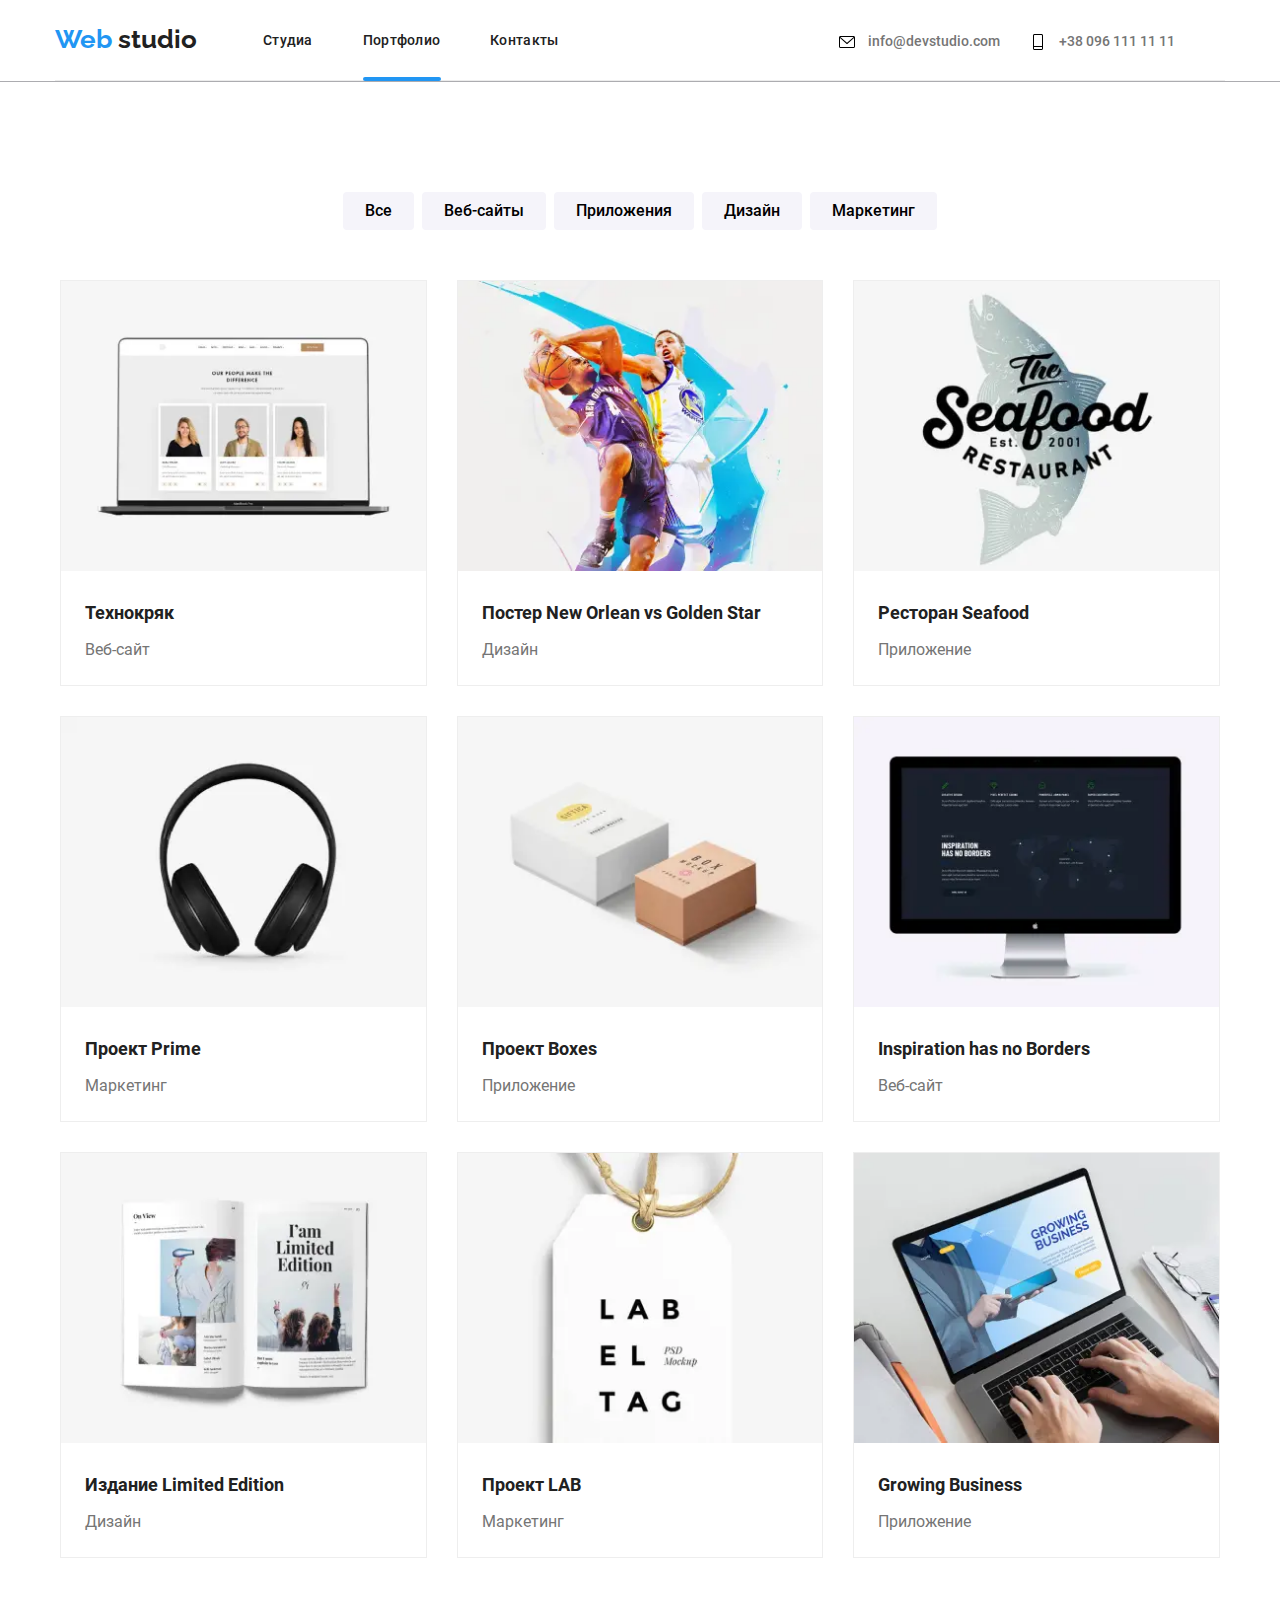
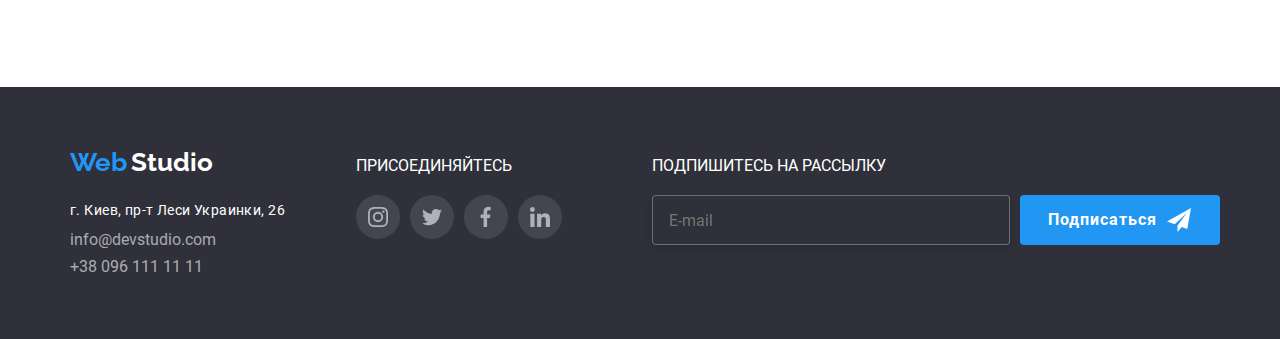
==== commit 459944e7: "commit 23" ====
--- a/portfolio.html
+++ b/portfolio.html
@@ -19,38 +19,60 @@
             <span class="logo-header">Web </span
             ><span class="logotyp">studio</span>
           </a>
-          <ul class="site-nav list items">
-            <li class="header-item">
-              <a href="./index.html" class="nav">Студиa</a>
-            </li>
-            <li class="header-item">
-              <a href="./portfolio.html" class="nav line-portfolio"
-                >Портфолио</a
-              >
-            </li>
-            <li class="header-item">
-              <a href="" class="nav">Контакты</a>
-            </li>
-          </ul>
-
-          <ul class="auth-nav list items">
-            <li class="header-item-second">
-              <a href="mailto:info@devstudio.com" class="email">
-                <svg class="icon-envelope">
-                  <use href="./images/symbol-defsnew.svg#icon-envelope"></use>
-                </svg>
-                info@devstudio.com
-              </a>
-            </li>
-            <li class="header-item-second">
-              <a href="tel:+380961111111" class="telefon">
-                <svg class="icon-phone">
-                  <use href="./images/symbol-defsnew.svg#icon-phone"></use>
-                </svg>
-                +38 096 111 11 11
-              </a>
-            </li>
-          </ul>
+          <button
+            type="button"
+            class="menu-container"
+            aria-expanded="false"
+            aria-label="Мобильное меню"
+            data-menu-button
+          >
+            <svg width="40px" height="40px">
+              <use
+                class="icon-cross"
+                href="./images/help/sprite.svg#icon-cross"
+              ></use>
+              <use
+                class="icon-menu"
+                href="./images/help/sprite.svg#icon-menu"
+              ></use>
+            </svg>
+          </button>
+
+          <!-- <div class="menu-container id="menu-container" data-menu" > -->
+          <div class="window" data-menu>
+            <ul class="site-nav list items">
+              <li class="header-item">
+                <a href="./index.html" class="nav">Студиa</a>
+              </li>
+              <li class="header-item">
+                <a href="./portfolio.html" class="nav line-portfolio"
+                  >Портфолио</a
+                >
+              </li>
+              <li class="header-item">
+                <a href="" class="nav">Контакты</a>
+              </li>
+            </ul>
+
+            <ul class="auth-nav list items">
+              <li class="header-item-second">
+                <a href="mailto:info@devstudio.com" class="email">
+                  <svg class="icon-envelope">
+                    <use href="./images/symbol-defsnew.svg#icon-envelope"></use>
+                  </svg>
+                  info@devstudio.com
+                </a>
+              </li>
+              <li class="header-item-second">
+                <a href="tel:+380961111111" class="telefon">
+                  <svg class="icon-phone">
+                    <use href="./images/symbol-defsnew.svg#icon-phone"></use>
+                  </svg>
+                  +38 096 111 11 11
+                </a>
+              </li>
+            </ul>
+          </div>
         </nav>
       </div>
     </header>
@@ -828,5 +850,6 @@
         </div>
       </div>
     </footer>
+    <script src="./js/menu.js"></script>
   </body>
 </html>
--- a/css/portfolio.min.css
+++ b/css/portfolio.min.css
@@ -1,3 +1,3 @@
-@font-face{font-family:'Roboto';font-style:normal;font-weight:400;src:local("Roboto"),local("Roboto-Regular"),url("../font-facee/roboto-v20-latin_cyrillic-regular.woff2") format("woff2"),url("../font-facee/roboto-v20-latin_cyrillic-regular.woff") format("woff")}@font-face{font-family:'Roboto';font-style:normal;font-weight:500;src:local("Roboto Medium"),local("Roboto-Medium"),url("../font-facee/roboto-v20-latin_cyrillic-500.woff2") format("woff2"),url("../font-facee/roboto-v20-latin_cyrillic-500.woff") format("woff")}@font-face{font-family:'Roboto';font-style:normal;font-weight:700;src:local("Roboto Bold"),local("Roboto-Bold"),url("../font-facee/roboto-v20-latin_cyrillic-700.woff2") format("woff2"),url("../font-facee/roboto-v20-latin_cyrillic-700.woff") format("woff")}@font-face{font-family:'Roboto';font-style:normal;font-weight:900;src:local("Roboto Black"),local("Roboto-Black"),url("../font-facee/roboto-v20-latin_cyrillic-900.woff2") format("woff2"),url("../font-facee/roboto-v20-latin_cyrillic-900.woff") format("woff")}@font-face{font-family:'Raleway';font-style:normal;font-weight:700;src:local(""),url("../font-facee/raleway-v17-latin_cyrillic-700.woff2") format("woff2"),url("../font-facee/raleway-v17-latin_cyrillic-700.woff") format("woff")}.footer-icon,.social{display:-webkit-box;display:-ms-flexbox;display:flex}/*! modern-normalize v1.0.0 | MIT License | https://github.com/sindresorhus/modern-normalize */*,*::before,*::after{-webkit-box-sizing:border-box;box-sizing:border-box}:root{-moz-tab-size:4;-o-tab-size:4;tab-size:4}html{line-height:1.15;-webkit-text-size-adjust:100%}body{margin:0}body{font-family:system-ui,-apple-system,"Segoe UI",Roboto,Helvetica,Arial,sans-serif,"Apple Color Emoji","Segoe UI Emoji"}hr{height:0;color:inherit}abbr[title]{-webkit-text-decoration:underline dotted;text-decoration:underline dotted}b,strong{font-weight:bolder}code,kbd,samp,pre{font-family:ui-monospace, SFMono-Regular, Consolas, 'Liberation Mono', Menlo,- monospace;font-size:1em}small{font-size:80%}sub,sup{font-size:75%;line-height:0;position:relative;vertical-align:baseline}sub{bottom:-0.25em}sup{top:-0.5em}table{text-indent:0;border-color:inherit}button,input,optgroup,select,textarea{font-family:inherit;font-size:100%;line-height:1.15;margin:0}button,select{text-transform:none}button,[type='button'],[type='reset'],[type='submit']{-webkit-appearance:button}::-moz-focus-inner{border-style:none;padding:0}:-moz-focusring{outline:1px dotted ButtonText}:-moz-ui-invalid{box-shadow:none}legend{padding:0}progress{vertical-align:baseline}::-webkit-inner-spin-button,::-webkit-outer-spin-button{height:auto}[type='search']{-webkit-appearance:textfield;outline-offset:-2px}::-webkit-search-decoration{-webkit-appearance:none}::-webkit-file-upload-button{-webkit-appearance:button;font:inherit}summary{display:list-item}body{font-family:Roboto, sans-serif;margin:0}h1{font-family:Roboto, sans-serif;font-style:normal;font-weight:bold;font-size:18px;line-height:36px;color:#212121}p{margin:0}a{text-decoration:none}ul{list-style:none}.items{text-align:center;margin-top:0;margin-bottom:0;padding:0}@media screen and (min-width: 1200px){.items{display:-webkit-box;display:-ms-flexbox;display:flex}}.continer{padding-left:15px;padding-right:15px;margin-right:auto;margin-left:auto}@media screen and (min-width: 480px) and (max-width: 767px){.continer{width:480px}}@media screen and (min-width: 768px) and (max-width: 1199px){.continer{width:768px}}@media screen and (min-width: 1200px){.continer{width:1200px}}.logo-header,.logo-footer{font-family:Raleway, sans-serif;font-style:normal;font-weight:bold;font-size:26px;color:#2196f3}@media screen and (min-width: 768px) and (max-width: 1199px){.logo-header,.logo-footer{font-size:24px;line-height:28px;letter-spacing:0.03em}}.logotyp{font-family:Raleway, sans-serif;font-size:26px;color:#212121}@media screen and (min-width: 768px) and (max-width: 1199px){.logotyp{font-size:24px;line-height:28px;letter-spacing:0.03em}}.header-top{border-bottom:1px solid rgba(47,48,58,0.4)}.header-top a{font-family:Roboto;font-style:normal;font-weight:500;font-size:14px}@media screen and (min-width: 768px) and (max-width: 1199px){.header-top a{display:-webkit-box;display:-ms-flexbox;display:flex}}.nav{font-family:Roboto;font-style:normal;font-weight:500;font-size:14px;line-height:16px;letter-spacing:0.02em;display:block;padding-top:32px;padding-bottom:32px;color:#212121;-webkit-transition:color 250ms cubic-bezier(0.4, 0, 0.2, 1);transition:color 250ms cubic-bezier(0.4, 0, 0.2, 1)}.nav:hover{color:#2196f3}.telefon{color:#757575;padding-top:32px;padding-bottom:32px}.telefon:hover{fill:currentColor;color:#2196f3}@media screen and (min-width: 1200px){.telefon{padding-top:30px;padding-bottom:0}}@media screen and (min-width: 768px) and (max-width: 1199px){.telefon{padding-top:0px;padding-bottom:21px}}.email{color:#757575;padding-top:32px;padding-bottom:32px;display:inline;-webkit-box-pack:center;-ms-flex-pack:center;justify-content:center;-webkit-box-align:center;-ms-flex-align:center;align-items:center;-webkit-transition:color 250ms cubic-bezier(0.4, 0, 0.2, 1);transition:color 250ms cubic-bezier(0.4, 0, 0.2, 1)}.email:hover{fill:currentColor;color:#2196f3}@media screen and (min-width: 768px) and (max-width: 1199px){.email{padding-top:21px;padding-bottom:10px}}.flex-header{-webkit-box-align:center;-ms-flex-align:center;align-items:center;border-bottom:1px solid #ececec}@media screen and (min-width: 768px) and (max-width: 1199px){.flex-header{display:-webkit-box;display:-ms-flexbox;display:flex}}@media screen and (min-width: 1200px){.flex-header{display:-webkit-box;display:-ms-flexbox;display:flex}}.flex-header li{list-style-type:none}.site-nav .list{padding-top:31px;padding-bottom:31px;margin-top:0px;margin-bottom:0px;padding-left:0px;color:#212121;font-weight:500;font-size:14px;line-height:1.2;letter-spacing:0.02em}@media screen and (min-width: 768px) and (max-width: 1199px){.site-nav{display:-webkit-box;display:-ms-flexbox;display:flex}}@media screen and (min-width: 1200px){.site-nav{display:-webkit-box;display:-ms-flexbox;display:flex;margin-right:111px}}.line::after{display:block;content:'';position:absolute;top:77px;bottom:2px;height:4px;background:#2196f3;border-radius:2px}@media screen and (min-width: 768px) and (max-width: 1199px){.line::after{width:47px;top:86px}}@media screen and (min-width: 1200px){.line::after{width:48px}}.line-portfolio:after{display:block;content:'';position:absolute;top:77px;bottom:2px;height:4px;background:#2196f3;border-radius:2px}@media screen and (min-width: 768px) and (max-width: 1199px){.line-portfolio:after{width:75px;top:86px}}@media screen and (min-width: 1200px){.line-portfolio:after{width:78px}}.header-item{padding-right:50px;-webkit-transition:color 250ms cubic-bezier(0.4, 0, 0.2, 1);transition:color 250ms cubic-bezier(0.4, 0, 0.2, 1)}.header-item:last-child{margin-right:0}@media screen and (min-width: 768px) and (max-width: 1199px){.header-item:last-child{padding-right:0;margin-right:84px}}.header-item-second{-webkit-box-pack:end;-ms-flex-pack:end;justify-content:flex-end;margin-right:50px}.header-item-second:last-child{margin-right:0}.header-item-second a,use{-webkit-transition:color 250ms cubic-bezier(0.4, 0, 0.2, 1);transition:color 250ms cubic-bezier(0.4, 0, 0.2, 1)}.auth-nav{margin-left:auto;padding-left:0px}@media screen and (min-width: 1200px){.auth-nav{margin:0;padding:0;-webkit-box-align:baseline;-ms-flex-align:baseline;align-items:baseline}}.logotyp{margin-right:78px}.logotyp .logo-header{padding:25px 0}h2,.our-team{font-weight:bold;font-size:36px;line-height:42px;letter-spacing:0.03em;color:#212121;text-align:center;display:block}@media screen and (max-width: 1199px){h2,.our-team{font-size:28px}}.name-team{font-weight:500;font-size:16px;line-height:19px;letter-spacing:0.03em;color:#212121;text-align:center}.social-links{height:44px;-webkit-box-align:center;-ms-flex-align:center;align-items:center;-webkit-box-pack:center;-ms-flex-pack:center;justify-content:center;color:#afb1b8;fill:currentColor;display:-webkit-box;display:-ms-flexbox;display:flex;width:44px}.social-links:hover{border-radius:50%;background-color:#2196f3;color:#ffffff;-webkit-transition:background-color 250ms cubic-bezier(0.4, 0, 0.2, 1),background-color 250ms cubic-bezier(0.4, 0, 0.2, 1);transition:background-color 250ms cubic-bezier(0.4, 0, 0.2, 1),background-color 250ms cubic-bezier(0.4, 0, 0.2, 1)}.social-links-margin{background:rgba(255,255,255,0.1);border-radius:50%;margin-right:10px}.team.our-people{padding-top:94px;padding-bottom:94px}@media screen and (max-width: 768px){.team.our-people{padding-bottom:60px;padding-top:60px}}.team.our-people{background-color:#f5f4fa}.workers{background:#f5f4fa}@media screen and (min-width: 768px) and (max-width: 1199px){.workers{display:-webkit-box;display:-ms-flexbox;display:flex;-ms-flex-wrap:wrap;flex-wrap:wrap}}@media screen and (min-width: 1200px){.workers{display:-webkit-box;display:-ms-flexbox;display:flex;-ms-flex-wrap:inherit;flex-wrap:inherit}}.perfect.our-team{margin-bottom:50px}.perfect.our-team{margin-top:0}.workers p{font-weight:normal;font-size:16px;line-height:19px;text-align:center;letter-spacing:0.03em;text-align:center;color:#757575;margin-bottom:16px}.continer .people{background-color:#fff;margin-right:30px}@media screen and (min-width: 768px) and (max-width: 1199px){.continer .people{margin-right:15px;margin-left:15px;width:44%;margin-bottom:30px}}@media screen and (min-width: 1200px){.continer .people{width:calc((100% - 90px) / 3)}}@media screen and (max-width: 768px){.continer .people{margin-bottom:30px}}.people ul{-webkit-box-pack:center;-ms-flex-pack:center;justify-content:center}@media screen and (min-width: 1200px){.people ul{display:-webkit-box;display:-ms-flexbox;display:flex}}.people{background-color:red;-webkit-box-shadow:0px 1px 3px rgba(0,0,0,0.12),0px 1px 1px rgba(0,0,0,0.14),0px 2px 1px rgba(0,0,0,0.2);box-shadow:0px 1px 3px rgba(0,0,0,0.12),0px 1px 1px rgba(0,0,0,0.14),0px 2px 1px rgba(0,0,0,0.2);border-radius:0px 0px 4px 4px;padding-bottom:30px}.people li{margin-right:10px}.team-hover:hover{background:#f5f4fa}.icon-envelope{vertical-align:middle;height:20px;width:16px;margin-right:10px}@media screen and (min-width: 768px) and (max-width: 1199px){.icon-envelope{height:18px;width:14px}}.icon-phone{vertical-align:middle;height:20px;width:16px;margin-right:10px}@media screen and (min-width: 768px) and (max-width: 1199px){.icon-phone{height:18px;width:16px}}.footer-icon{-webkit-box-align:center;-ms-flex-align:center;align-items:center;-webkit-box-pack:center;-ms-flex-pack:center;justify-content:center;-webkit-box-sizing:border-box;box-sizing:border-box;border-radius:4px}.social{height:20px;width:20px}.icon_team{display:-webkit-box;display:-ms-flexbox;display:flex}.icon-box{fill:#afb1b8;display:block;color:#afb1b8}.icon-box:hover{fill:#2196f3;-webkit-transition:fill 250ms cubic-bezier(0.4, 0, 0.2, 1),border 250ms cubic-bezier(0.4, 0, 0.2, 1);transition:fill 250ms cubic-bezier(0.4, 0, 0.2, 1),border 250ms cubic-bezier(0.4, 0, 0.2, 1)}.firm1{height:48px}@media screen and (min-width: 1200px){.firm1{width:43px}}.firm2{height:61px}@media screen and (min-width: 1200px){.firm2{width:48px}}.firm3{height:43px}@media screen and (min-width: 1200px){.firm3{width:41px}}.firm4{height:79px}@media screen and (min-width: 1200px){.firm4{width:71px}}.firm5{display:block;height:52px}@media screen and (min-width: 1200px){.firm5{width:64px}}.firm6{display:block;height:90px}@media screen and (min-width: 1200px){.firm6{width:170px}}.box{-webkit-box-align:center;-ms-flex-align:center;align-items:center;-webkit-box-pack:center;-ms-flex-pack:center;justify-content:center;border:1px solid #afb1b8;-webkit-box-sizing:border-box;box-sizing:border-box;border-radius:4px;margin-right:30px;height:90px}@media screen and (min-width: 768px) and (max-width: 1199px){.box{width:226px;display:-webkit-box;display:-ms-flexbox;display:flex}}@media screen and (min-width: 1200px){.box{width:170px;display:-webkit-box;display:-ms-flexbox;display:flex}}@media screen and (max-width: 767px){.box{width:210px;height:90px;display:-webkit-box;display:-ms-flexbox;display:flex;-ms-flex-wrap:wrap;flex-wrap:wrap}}.box:last-child{margin-right:0}.column{width:calc((100% - 30px) / 2);margin-right:30px;margin-bottom:30px}@media screen and (min-width: 1200px){.column{display:-webkit-box;display:-ms-flexbox;display:flex;margin:0}}@media screen and (max-width: 1199px){.column{font-size:28px}}@media screen and (min-width: 768px) and (max-width: 1199px){.column{width:calc((100% - 3 * 30px) / 3);margin-right:30px;margin-bottom:30px}}.column:nth-last-child(2n+1){margin-right:0px}@media screen and (min-width: 768px) and (max-width: 1199px){.column:nth-last-child(2n+1){margin-right:30px}}.column:nth-last-child(-n+2){margin-bottom:0px}.box:hover{color:#2196f3;border:1px solid #2196f3;-webkit-transition:color 250ms cubic-bezier(0.4, 0, 0.2, 1),background-color 250ms cubic-bezier(0.4, 0, 0.2, 1),border-radius 250ms cubic-bezier(0.4, 0, 0.2, 1);transition:color 250ms cubic-bezier(0.4, 0, 0.2, 1),background-color 250ms cubic-bezier(0.4, 0, 0.2, 1),border-radius 250ms cubic-bezier(0.4, 0, 0.2, 1)}.box:hover:hover{-webkit-transition:fill 250ms cubic-bezier(0.4, 0, 0.2, 1),border 250ms cubic-bezier(0.4, 0, 0.2, 1);transition:fill 250ms cubic-bezier(0.4, 0, 0.2, 1),border 250ms cubic-bezier(0.4, 0, 0.2, 1)}.box:hover .icon-box{fill:#2196f3}.regular{padding-top:94px;padding-bottom:94px}@media screen and (min-width: 768px) and (max-width: 1199px){.regular{padding-top:60px;padding-bottom:60px}}.our-clients.centr{margin-top:0}.regular-clients{margin-top:0;display:-webkit-box;display:-ms-flexbox;display:flex;-ms-flex-wrap:wrap;flex-wrap:wrap}@media screen and (min-width: 1200px){.regular-clients{display:-webkit-box;display:-ms-flexbox;display:flex;-ms-flex-wrap:inherit;flex-wrap:inherit}}.footer{background:#2f303a}.backdrop{position:fixed;top:0;left:0;right:0;bottom:0;background:rgba(0,0,0,0.2);opacity:1;-webkit-transition:opacity 250ms cubic-bezier(0.4, 0, 0.2, 1);transition:opacity 250ms cubic-bezier(0.4, 0, 0.2, 1)}h2 .our-clients{font-weight:bold;font-size:36px;line-height:42px;letter-spacing:0.03em;color:#212121}.images{margin:5px;padding-left:0;list-style-type:none}@media screen and (min-width: 1200px){.images{display:-webkit-box;display:-ms-flexbox;display:flex;-ms-flex-wrap:wrap;flex-wrap:wrap}}@media screen and (min-width: 768px) and (max-width: 1199px){.images{display:-webkit-box;display:-ms-flexbox;display:flex;-ms-flex-wrap:wrap;flex-wrap:wrap;margin:0}}@media screen and (min-width: 1200px){.images ul{display:-webkit-box;display:-ms-flexbox;display:flex;-ms-flex-wrap:wrap;flex-wrap:wrap}}.item{position:relative;margin-right:30px;margin-bottom:30px;border:1px solid #eeeeee;-webkit-box-sizing:border-box;box-sizing:border-box}@media screen and (max-width: 767px){.item{width:450px}}@media screen and (min-width: 768px) and (max-width: 1199px){.item{width:calc((100% - 30px) / 2);margin:7px}}@media screen and (min-width: 1200px){.item{width:calc((100% - 60px) / 3)}}.item:hover{-webkit-box-shadow:1px 4px 6px rgba(0,0,0,0.16),0px 4px 4px rgba(0,0,0,0.06),0px 1px 1px rgba(0,0,0,0.12);box-shadow:1px 4px 6px rgba(0,0,0,0.16),0px 4px 4px rgba(0,0,0,0.06),0px 1px 1px rgba(0,0,0,0.12)}.images h2{font-weight:bold;font-size:18px;line-height:36px;margin-left:24px;margin-bottom:4px;text-align:left}.item-paragraph{font-family:Roboto, sans-serif;font-style:normal;font-weight:normal;font-size:16px;line-height:30px;color:#757575;margin-left:24px;margin-top:0;margin-bottom:0;padding-bottom:20px}.technical{position:relative;-webkit-box-sizing:border-box;box-sizing:border-box;height:294px;overflow:hidden}@media screen and (min-width: 1200px){.technical{width:100%}}.img{display:block}@media screen and (max-width: 767px){.img{width:450px}}@media screen and (min-width: 768px) and (max-width: 1199px){.img{width:100%}}.texnocriak{position:absolute;display:block;top:0;margin:0;height:294px;padding:63px 24px;font-weight:normal;font-size:18px;line-height:1.55;color:#ffffff;letter-spacing:0.03em;background:rgba(33,150,243,0.9);-webkit-transform:translateY(100%);transform:translateY(100%);-webkit-transition:-webkit-transform 250ms cubic-bezier(0.4, 0, 0.2, 1);transition:-webkit-transform 250ms cubic-bezier(0.4, 0, 0.2, 1);transition:transform 250ms cubic-bezier(0.4, 0, 0.2, 1);transition:transform 250ms cubic-bezier(0.4, 0, 0.2, 1), -webkit-transform 250ms cubic-bezier(0.4, 0, 0.2, 1)}.item-links:hover .texnocriak{-webkit-transform:translateY(0);transform:translateY(0)}.item:nth-child(3n){margin-right:0}.item-title{margin-top:20px}@media screen and (max-width: 767px){.flex-continier{padding-top:60px;padding-bottom:60px}}@media screen and (min-width: 1200px){.flex-continier{padding-top:94px;padding-bottom:94px}}.button{font-weight:500;font-size:16px;line-height:26px;text-align:center;background:#f5f4fa;border:none;border-radius:4px;padding:6px 22px;-webkit-transition:background-color 250ms cubic-bezier(0.4, 0, 0.2, 1);transition:background-color 250ms cubic-bezier(0.4, 0, 0.2, 1)}@media screen and (max-width: 767px){.button{margin-bottom:15px}}.button-menu{-webkit-box-pack:center;-ms-flex-pack:center;justify-content:center;margin-bottom:50px;padding-left:0}@media screen and (min-width: 1200px){.button-menu{display:-webkit-box;display:-ms-flexbox;display:flex}}@media screen and (min-width: 768px) and (max-width: 1199px){.button-menu{display:-webkit-box;display:-ms-flexbox;display:flex;margin:0;padding-top:60px;padding-bottom:30px}}@media screen and (max-width: 767px){.button-menu{display:-webkit-box;display:-ms-flexbox;display:flex;-ms-flex-wrap:wrap;flex-wrap:wrap;-webkit-box-pack:start;-ms-flex-pack:start;justify-content:flex-start;margin-bottom:31px}}.button-item{margin-right:8px}.button-item:last-child{margin-right:0px}.main{font-weight:500;font-size:16px;line-height:26px;color:#212121}.button:hover{color:#ffffff;background-color:#2196f3;-webkit-box-shadow:0px 3px 1px rgba(0,0,0,0.1),0px 1px 2px rgba(0,0,0,0.08),0px 2px 2px rgba(0,0,0,0.12);box-shadow:0px 3px 1px rgba(0,0,0,0.1),0px 1px 2px rgba(0,0,0,0.08),0px 2px 2px rgba(0,0,0,0.12)}.button:hover:focus{color:#f5f4fa}.messenger{color:#ffffff}@media screen and (min-width: 768px) and (max-width: 1199px){.footer-adress{margin-left:76px;margin-top:60px;margin-right:165px}}@media screen and (min-width: 1200px){.footer-adress{margin-left:15px;margin-right:70px;margin-bottom:50px}}.logo-footer,.logo-second{font-family:Raleway;font-style:normal;font-weight:bold;font-size:26px;line-height:31px;display:inline-block;padding-top:60px}@media screen and (min-width: 768px) and (max-width: 1199px){.logo-footer,.logo-second{font-size:24px}}.logo-second{font-size:26px;color:#ffffff}@media screen and (min-width: 768px) and (max-width: 1199px){.logo-second{font-size:24px}}.footer-nav{font-style:normal;display:block;color:rgba(255,255,255,0.6);margin-bottom:9px}@media screen and (max-width: 767px){.footer-nav{margin-bottom:8px}}@media screen and (min-width: 768px) and (max-width: 1199px){.footer-nav{margin-bottom:8px}}.footer-nav:last-child{margin-bottom:0}@media screen and (max-width: 767px){.footer-nav:last-child{margin-bottom:60px}}@media screen and (min-width: 768px) and (max-width: 1199px){.footer-nav:last-child{margin-bottom:60px}}.footer-messenger{-webkit-box-pack:center;-ms-flex-pack:center;justify-content:center;-webkit-box-align:center;-ms-flex-align:center;align-items:center}@media screen and (min-width: 768px) and (max-width: 1199px){.footer-messenger{margin-top:65px;margin-right:65px}}@media screen and (min-width: 1200px){.footer-messenger{margin-right:80px}}.position{display:block;-webkit-box-align:center;-ms-flex-align:center;align-items:center;margin-right:0}@media screen and (min-width: 768px) and (max-width: 1199px){.position{-ms-flex-wrap:wrap;flex-wrap:wrap}}@media screen and (min-width: 1200px){.position{-ms-flex-wrap:wrap;flex-wrap:wrap}}.footer-text{display:block;text-transform:uppercase;color:#ffffff;margin-bottom:20px}@media screen and (max-width: 767px){.footer-text{font-size:14px;letter-spacing:0.03em}}@media screen and (min-width: 768px) and (max-width: 1199px){.footer-text{font-size:14px;letter-spacing:0.03em}}@media screen and (min-width: 1200px){.footer-text{margin-right:18px}}.email-footer{padding:16px;width:100%;margin-bottom:20px;height:50px;border:1px solid rgba(255,255,255,0.3);-webkit-box-sizing:border-box;box-sizing:border-box;-webkit-filter:drop-shadow(0px 4px 4px rgba(0,0,0,0.15));filter:drop-shadow(0px 4px 4px rgba(0,0,0,0.15));border-radius:4px;background:#2f303a;color:#fff}@media screen and (min-width: 1200px){.email-footer{margin-right:4px;width:358px}}@media screen and (min-width: 768px) and (max-width: 1199px){.email-footer{width:450px}}.button-footer{font-weight:bold;font-size:16px;line-height:30px}.send-icon{margin-left:10px}.disc{-webkit-box-pack:start;-ms-flex-pack:start;justify-content:start;padding-left:0}@media screen and (min-width: 1200px){.disc{display:-webkit-box;display:-ms-flexbox;display:flex}}@media screen and (max-width: 1199px){.disc{display:-webkit-box;display:-ms-flexbox;display:flex;-webkit-box-pack:center;-ms-flex-pack:center;justify-content:center;margin-bottom:60px}}.footer-content{position:relative;height:252px;-webkit-box-align:baseline;-ms-flex-align:baseline;align-items:baseline}@media screen and (min-width: 1200px){.footer-content{display:-webkit-box;display:-ms-flexbox;display:flex}}@media screen and (min-width: 768px) and (max-width: 1199px){.footer-content{display:-webkit-box;display:-ms-flexbox;display:flex;-ms-flex-wrap:wrap;flex-wrap:wrap;text-align:center;height:603px}}@media screen and (max-width: 767px){.footer-content{text-align:center;height:603px}}@media screen and (min-width: 1200px){.footer-mess{display:-webkit-box;display:-ms-flexbox;display:flex}}@media screen and (min-width: 768px) and (max-width: 1199px){.footer-mess{display:-webkit-box;display:-ms-flexbox;display:flex}}.top{font-style:normal;margin-top:20px;margin-bottom:9px;color:#fff}@media screen and (min-width: 767px){.top{font-size:24px}}@media screen and (min-width: 768px) and (max-width: 1199px){.top{text-align:center;font-size:24px}}.small{font-size:14px;line-height:24px;letter-spacing:0.03em}@media screen and (min-width: 1200px){.small{width:216px}}.button-footer{display:-webkit-box;display:-ms-flexbox;display:flex;-webkit-box-align:center;-ms-flex-align:center;align-items:center;-webkit-box-pack:center;-ms-flex-pack:center;justify-content:center;margin-right:auto;margin-left:auto;width:200px;height:50px;color:#fff;background-color:#2196f3;border-radius:4px;border:none;cursor:pointer;font-weight:bold;font-size:16px;line-height:1.88;letter-spacing:0.06em;outline:none}@media screen and (min-width: 768px) and (max-width: 1199px){.button-footer{margin-bottom:60px}}@media screen and (min-width: 1200px){.button-footer{display:-webkit-box;display:-ms-flexbox;display:flex}}@media screen and (min-width: 768px) and (max-width: 1199px){.footer-end{margin-left:166px;margin-top:60px}}@media screen and (min-width: 1200px){.footer-end{display:-webkit-box;display:-ms-flexbox;display:flex;-ms-flex-wrap:wrap;flex-wrap:wrap}}.backdrop.is-hidden{visibility:hidden;pointer-events:none;opacity:0}.modal{position:absolute;top:50%;left:50%;-webkit-transform:translate(-50%, -50%);transform:translate(-50%, -50%);width:528px;height:581px;background:#ffffff;-webkit-box-shadow:0px 1px 3px rgba(0,0,0,0.12),0px 1px 1px rgba(0,0,0,0.14),0px 2px 1px rgba(0,0,0,0.2);box-shadow:0px 1px 3px rgba(0,0,0,0.12),0px 1px 1px rgba(0,0,0,0.14),0px 2px 1px rgba(0,0,0,0.2);border-radius:4px}@media screen and (max-width: 767px){.modal{width:450px;height:609px}}.text-modal{font-size:20px;line-height:23px;text-align:center;letter-spacing:0.03em;margin:40px 40px 12px 40px}@media screen and (max-width: 767px){.text-modal{line-height:30px}}.text-span{display:block;font-family:Roboto;font-style:normal;font-weight:normal;font-size:12px;line-height:14px;margin-bottom:4px;letter-spacing:0.01em;color:#757575}.btn-close{position:absolute;top:8px;right:8px;height:30px;width:30px;border-radius:50%;background:#ffffff;border:1px solid rgba(0,0,0,0.1);-webkit-box-sizing:border-box;box-sizing:border-box}.form{position:relative;padding:0 20px;margin:0 20px}.contact-us{padding-left:42px;margin-bottom:10px;width:100%;height:40px;border:1px solid rgba(33,33,33,0.2);-webkit-box-sizing:border-box;box-sizing:border-box;border-radius:4px;-webkit-transition:border-color 250ms cubic-bezier(0.4, 0, 0.2, 1),background-color 250ms cubic-bezier(0.4, 0, 0.2, 1),background-size 250ms cubic-bezier(0.4, 0, 0.2, 1),background-size 250ms cubic-bezier(0.4, 0, 0.2, 1);transition:border-color 250ms cubic-bezier(0.4, 0, 0.2, 1),background-color 250ms cubic-bezier(0.4, 0, 0.2, 1),background-size 250ms cubic-bezier(0.4, 0, 0.2, 1),background-size 250ms cubic-bezier(0.4, 0, 0.2, 1)}.contact-us:focus,.contact-us:hover,.textarea:focus,.textarea:hover{border:1px solid #2196f3;outline:none}.icons-modal-man:focus,.icons-modal-man:hover,.icons-modal-call:focus,.icons-modal-call:hover,.icons-modal-sms:focus,.icons-modal-sms:hover{fill:#2196f3;cursor:pointer}.icons-modal-man{position:absolute;top:28px;left:39px;margin-right:10px}.icons-modal-call{position:absolute;top:94px;left:39px}.icons-modal-sms{position:absolute;top:163px;left:39px}.comment{width:528px;height:581px}.textarea{width:448px;height:120px;margin-bottom:20px;padding:12px 16px;margin-right:39px;border:1px solid rgba(33,33,33,0.2);-webkit-box-sizing:border-box;box-sizing:border-box;border-radius:4px;-webkit-transition:border-color 250ms cubic-bezier(0.4, 0, 0.2, 1),background-color 250ms cubic-bezier(0.4, 0, 0.2, 1),background-size 250ms cubic-bezier(0.4, 0, 0.2, 1),background-size 250ms cubic-bezier(0.4, 0, 0.2, 1);transition:border-color 250ms cubic-bezier(0.4, 0, 0.2, 1),background-color 250ms cubic-bezier(0.4, 0, 0.2, 1),background-size 250ms cubic-bezier(0.4, 0, 0.2, 1),background-size 250ms cubic-bezier(0.4, 0, 0.2, 1)}@media screen and (max-width: 767px){.textarea{width:100%}}.coments{font-weight:normal;font-size:12px;line-height:14px;letter-spacing:0.01em;color:#757575;display:block;margin-bottom:4px}.contact{font-weight:normal;font-size:14px;line-height:1.71;color:#757575;margin-top:0;margin-left:42px}@media screen and (max-width: 767px){.contact{font-size:12px;line-height:14px;margin-left:27px}}.contact-text{font-weight:400;color:#2196f3;text-decoration:underline}.checkbox{position:absolute;left:32px;-webkit-appearance:none;-moz-appearance:none;appearance:none;-webkit-transition:border-color 250ms cubic-bezier(0.4, 0, 0.2, 1),background-color 250ms cubic-bezier(0.4, 0, 0.2, 1),background-size 250ms cubic-bezier(0.4, 0, 0.2, 1),background-size 250ms cubic-bezier(0.4, 0, 0.2, 1);transition:border-color 250ms cubic-bezier(0.4, 0, 0.2, 1),background-color 250ms cubic-bezier(0.4, 0, 0.2, 1),background-size 250ms cubic-bezier(0.4, 0, 0.2, 1),background-size 250ms cubic-bezier(0.4, 0, 0.2, 1)}.checkbox:checked+.check_box{background-image:url(../images/icon-check.svg);background-color:#2196f3;background-size:contain;border-radius:2px}.check_box{position:absolute;width:16px;height:15px;left:32px;bottom:84px;background-image:url(../images/kwadrat.svg);margin-right:-7px}@media screen and (max-width: 767px){.check_box{bottom:83px;left:21px}}.modal-button{font-style:normal;font-weight:bold;font-size:16px;line-height:30px;margin-top:30px;margin-left:124px;-webkit-box-pack:center;-ms-flex-pack:center;justify-content:center;letter-spacing:0.06em;color:#ffffff;width:200px;height:50px;background:#2196f3;-webkit-box-shadow:0px 4px 4px rgba(0,0,0,0.15);box-shadow:0px 4px 4px rgba(0,0,0,0.15);border-radius:4px;border:none}.modal-button:hover{cursor:pointer}@media screen and (max-width: 767px){.modal-button{margin-left:82px}}.team-foto{display:block;width:100%;height:auto}.project-img{display:block;width:100%;height:auto}
+@font-face{font-family:'Roboto';font-style:normal;font-weight:400;src:local("Roboto"),local("Roboto-Regular"),url("../font-facee/roboto-v20-latin_cyrillic-regular.woff2") format("woff2"),url("../font-facee/roboto-v20-latin_cyrillic-regular.woff") format("woff")}@font-face{font-family:'Roboto';font-style:normal;font-weight:500;src:local("Roboto Medium"),local("Roboto-Medium"),url("../font-facee/roboto-v20-latin_cyrillic-500.woff2") format("woff2"),url("../font-facee/roboto-v20-latin_cyrillic-500.woff") format("woff")}@font-face{font-family:'Roboto';font-style:normal;font-weight:700;src:local("Roboto Bold"),local("Roboto-Bold"),url("../font-facee/roboto-v20-latin_cyrillic-700.woff2") format("woff2"),url("../font-facee/roboto-v20-latin_cyrillic-700.woff") format("woff")}@font-face{font-family:'Roboto';font-style:normal;font-weight:900;src:local("Roboto Black"),local("Roboto-Black"),url("../font-facee/roboto-v20-latin_cyrillic-900.woff2") format("woff2"),url("../font-facee/roboto-v20-latin_cyrillic-900.woff") format("woff")}@font-face{font-family:'Raleway';font-style:normal;font-weight:700;src:local(""),url("../font-facee/raleway-v17-latin_cyrillic-700.woff2") format("woff2"),url("../font-facee/raleway-v17-latin_cyrillic-700.woff") format("woff")}.footer-icon,.social{display:-webkit-box;display:-ms-flexbox;display:flex}.button-send-modal{width:200px;height:50px;color:#fff;background-color:#2196f3;border-radius:4px;border:0px;cursor:pointer;font-weight:bold;font-size:16px;line-height:1.88;letter-spacing:0.06em;outline:none}/*! modern-normalize v1.0.0 | MIT License | https://github.com/sindresorhus/modern-normalize */*,*::before,*::after{-webkit-box-sizing:border-box;box-sizing:border-box}:root{-moz-tab-size:4;-o-tab-size:4;tab-size:4}html{line-height:1.15;-webkit-text-size-adjust:100%}body{margin:0}body{font-family:system-ui,-apple-system,"Segoe UI",Roboto,Helvetica,Arial,sans-serif,"Apple Color Emoji","Segoe UI Emoji"}hr{height:0;color:inherit}abbr[title]{-webkit-text-decoration:underline dotted;text-decoration:underline dotted}b,strong{font-weight:bolder}code,kbd,samp,pre{font-family:ui-monospace, SFMono-Regular, Consolas, 'Liberation Mono', Menlo,+ monospace;font-size:1em}small{font-size:80%}sub,sup{font-size:75%;line-height:0;position:relative;vertical-align:baseline}sub{bottom:-0.25em}sup{top:-0.5em}table{text-indent:0;border-color:inherit}button,input,optgroup,select,textarea{font-family:inherit;font-size:100%;line-height:1.15;margin:0}button,select{text-transform:none}button,[type='button'],[type='reset'],[type='submit']{-webkit-appearance:button}::-moz-focus-inner{border-style:none;padding:0}:-moz-focusring{outline:1px dotted ButtonText}:-moz-ui-invalid{box-shadow:none}legend{padding:0}progress{vertical-align:baseline}::-webkit-inner-spin-button,::-webkit-outer-spin-button{height:auto}[type='search']{-webkit-appearance:textfield;outline-offset:-2px}::-webkit-search-decoration{-webkit-appearance:none}::-webkit-file-upload-button{-webkit-appearance:button;font:inherit}summary{display:list-item}body{font-family:Roboto, sans-serif;margin:0}h1{font-family:Roboto, sans-serif;font-style:normal;font-weight:bold;font-size:18px;line-height:36px;color:#212121}p{margin:0}a{text-decoration:none}ul{list-style:none}.items{text-align:center;margin-top:0;margin-bottom:0;padding:0}@media screen and (min-width: 768px) and (max-width: 1199px){.items{display:-webkit-box;display:-ms-flexbox;display:flex}}@media screen and (min-width: 1200px){.items{display:-webkit-box;display:-ms-flexbox;display:flex}}.continer{padding-left:15px;padding-right:15px;margin-right:auto;margin-left:auto}@media screen and (min-width: 480px) and (max-width: 767px){.continer{width:480px}}@media screen and (min-width: 768px) and (max-width: 1199px){.continer{width:768px}}@media screen and (min-width: 1200px){.continer{width:1200px}}.logo-header,.logo-footer{font-family:Raleway, sans-serif;font-style:normal;font-weight:bold;font-size:26px;color:#2196f3}@media screen and (min-width: 768px) and (max-width: 1199px){.logo-header,.logo-footer{font-size:24px;line-height:28px;letter-spacing:0.03em}}.logotyp{font-family:Raleway, sans-serif;font-size:26px;color:#212121}@media screen and (min-width: 768px) and (max-width: 1199px){.logotyp{font-size:24px;line-height:28px;letter-spacing:0.03em}}.header-top{border-bottom:1px solid rgba(47,48,58,0.4)}.header-top a{font-family:Roboto;font-style:normal;font-weight:500;font-size:14px}@media screen and (max-width: 767px){.header-top{position:relative}}.menu-container{width:40px;height:40px;margin:0;padding:0;border:none;background-color:transparent}.menu-container.is-open .icon-menu{display:none}.menu-container.is-open .icon-cross{outline:none;display:block}.menu-container .icon-cross{display:none}.menu-container:hover .icon-menu,.menu-container:focus .icon-menu,.menu-container:hover .icon-cross,.menu-container:focus .icon-cross{fill:#2196f3}@media screen and (max-width: 767px){.flex-header{display:-webkit-box;display:-ms-flexbox;display:flex;-webkit-box-pack:justify;-ms-flex-pack:justify;justify-content:space-between;-webkit-box-align:center;-ms-flex-align:center;align-items:center}.flex-header .window{z-index:99;-webkit-transform:translateY(-100%) scaleX(0);transform:translateY(-100%) scaleX(0);position:absolute;top:100%;left:0;width:100%;height:auto;text-align:center;background:#ffffff;-webkit-box-shadow:0px 4px 8px rgba(0,0,0,0.04),0px 2px 4px rgba(0,0,0,0.08),0px 1px 3px rgba(0,0,0,0.16);box-shadow:0px 4px 8px rgba(0,0,0,0.04),0px 2px 4px rgba(0,0,0,0.08),0px 1px 3px rgba(0,0,0,0.16);-webkit-transition:-webkit-transform 250ms cubic-bezier(0.4, 0, 0.2, 1);transition:-webkit-transform 250ms cubic-bezier(0.4, 0, 0.2, 1);transition:transform 250ms cubic-bezier(0.4, 0, 0.2, 1);transition:transform 250ms cubic-bezier(0.4, 0, 0.2, 1), -webkit-transform 250ms cubic-bezier(0.4, 0, 0.2, 1)}}@media screen and (max-width: 767px) and (max-width: 767px){.flex-header .window{height:453px;width:100%}}@media screen and (max-width: 767px){.flex-header .window.is-open{-webkit-transform:rotate(0deg);transform:rotate(0deg)}}@media screen and (min-width: 768px){.window{display:-webkit-box;display:-ms-flexbox;display:flex}}@media screen and (max-width: 767px){.logo-header{padding:0}}@media screen and (min-width: 768px){.menu-container{display:none}}.nav{font-family:Roboto;font-style:normal;font-weight:500;font-size:14px;line-height:16px;letter-spacing:0.02em;display:block;padding-top:32px;padding-bottom:32px;color:#212121;-webkit-transition:color 250ms cubic-bezier(0.4, 0, 0.2, 1);transition:color 250ms cubic-bezier(0.4, 0, 0.2, 1)}@media screen and (min-width: 768px){.nav{margin-right:50px}.nav :first-child{margin:0}}@media screen and (max-width: 767px){.nav :first-child{padding-top:50px}}.nav:hover{color:#2196f3}.telefon{color:#757575;padding-top:32px;padding-bottom:32px}.telefon:hover{fill:currentColor;color:#2196f3}@media screen and (max-width: 767px){.telefon{display:block;padding:0}}@media screen and (min-width: 1200px){.telefon{padding-top:30px;padding-bottom:0}}@media screen and (min-width: 768px) and (max-width: 1199px){.telefon{padding:0;display:block}}.email{color:#757575;padding-top:32px;padding-bottom:32px;display:inline;-webkit-box-pack:center;-ms-flex-pack:center;justify-content:center;-webkit-box-align:center;-ms-flex-align:center;align-items:center;-webkit-transition:color 250ms cubic-bezier(0.4, 0, 0.2, 1);transition:color 250ms cubic-bezier(0.4, 0, 0.2, 1)}.email:hover{fill:currentColor;color:#2196f3}@media screen and (max-width: 767px){.email{display:block;padding-bottom:16px}}@media screen and (min-width: 1200px){.email{margin-right:30px}}@media screen and (min-width: 768px) and (max-width: 1199px){.email{padding:0;display:block;margin-bottom:10px}}.flex-header{-webkit-box-align:center;-ms-flex-align:center;align-items:center;border-bottom:1px solid #ececec}@media screen and (min-width: 768px) and (max-width: 1199px){.flex-header{display:-webkit-box;display:-ms-flexbox;display:flex}}@media screen and (min-width: 1200px){.flex-header{display:-webkit-box;display:-ms-flexbox;display:flex}}.flex-header li{list-style-type:none}.site-nav .list{padding-top:31px;padding-bottom:31px;margin-top:0px;margin-bottom:0px;padding-left:0px;color:#212121;font-weight:500;font-size:14px;line-height:1.2;letter-spacing:0.02em}@media screen and (max-width: 767px){.site-nav{padding-top:40px}}@media screen and (min-width: 1200px){.site-nav{display:-webkit-box;display:-ms-flexbox;display:flex;margin-right:111px}}.line::after{display:block;content:'';position:absolute;top:77px;bottom:2px;height:4px;background:#2196f3;border-radius:2px}@media screen and (min-width: 768px) and (max-width: 1199px){.line::after{width:47px;top:78px}}@media screen and (min-width: 1200px){.line::after{width:48px}}.line-portfolio:after{display:block;content:'';position:absolute;top:77px;bottom:2px;height:4px;background:#2196f3;border-radius:2px}@media screen and (min-width: 768px) and (max-width: 1199px){.line-portfolio:after{width:75px;top:78px}}@media screen and (min-width: 1200px){.line-portfolio:after{width:78px}}.header-item{-webkit-transition:color 250ms cubic-bezier(0.4, 0, 0.2, 1);transition:color 250ms cubic-bezier(0.4, 0, 0.2, 1)}.header-item:last-child{margin-right:0}@media screen and (min-width: 768px) and (max-width: 1199px){.header-item:last-child{padding-right:0}}@media screen and (min-width: 768px) and (max-width: 1199px) and (max-width: 767px){.header-item{padding-right:0}}.header-item-second{-webkit-box-pack:end;-ms-flex-pack:end;justify-content:flex-end}.header-item-second:last-child{margin-right:0}@media screen and (max-width: 767px){.header-item-second{margin-right:0}}.header-item-second a,use{-webkit-transition:color 250ms cubic-bezier(0.4, 0, 0.2, 1);transition:color 250ms cubic-bezier(0.4, 0, 0.2, 1)}.auth-nav{margin-left:auto;padding-left:0px}@media screen and (min-width: 1200px){.auth-nav{margin:0;padding:0;-webkit-box-align:baseline;-ms-flex-align:baseline;align-items:baseline;margin-left:120px;padding-top:32px;scroll-padding-bottom:32px}}@media screen and (min-width: 768px) and (max-width: 1199px){.auth-nav{display:block;text-align:start;padding-top:20px}}.logotyp{margin-right:66px}.logotyp .logo-header{padding:25px 0}.our-team.perfect{font-weight:bold;font-size:36px;line-height:42px;letter-spacing:0.03em;color:#212121;text-align:center;display:block}@media screen and (max-width: 1199px){.our-team.perfect{font-size:28px}}.name-team{font-weight:500;font-size:16px;line-height:19px;letter-spacing:0.03em;color:#212121;text-align:center}.social-links{height:44px;-webkit-box-align:center;-ms-flex-align:center;align-items:center;-webkit-box-pack:center;-ms-flex-pack:center;justify-content:center;color:#afb1b8;fill:currentColor;display:-webkit-box;display:-ms-flexbox;display:flex;width:44px}.social-links:hover{border-radius:50%;background-color:#2196f3;color:#ffffff;-webkit-transition:background-color 250ms cubic-bezier(0.4, 0, 0.2, 1),background-color 250ms cubic-bezier(0.4, 0, 0.2, 1);transition:background-color 250ms cubic-bezier(0.4, 0, 0.2, 1),background-color 250ms cubic-bezier(0.4, 0, 0.2, 1)}.social-links-margin{background:rgba(255,255,255,0.1);border-radius:50%;margin-right:10px}.team.our-people{padding-top:94px;padding-bottom:94px}@media screen and (max-width: 768px){.team.our-people{padding-bottom:60px;padding-top:60px}}.team.our-people{background-color:#f5f4fa}.workers{background:#f5f4fa}@media screen and (min-width: 768px) and (max-width: 1199px){.workers{display:-webkit-box;display:-ms-flexbox;display:flex;-ms-flex-wrap:wrap;flex-wrap:wrap}}@media screen and (min-width: 1200px){.workers{display:-webkit-box;display:-ms-flexbox;display:flex;-ms-flex-wrap:inherit;flex-wrap:inherit}}.perfect.our-team{margin-bottom:50px}.perfect.our-team{margin-top:0}.workers p{font-weight:normal;font-size:16px;line-height:19px;text-align:center;letter-spacing:0.03em;text-align:center;color:#757575;margin-bottom:16px}.continer .people{background-color:#fff}@media screen and (min-width: 768px) and (max-width: 1199px){.continer .people{margin-right:15px;margin-left:15px;width:44%;margin-bottom:30px}}@media screen and (min-width: 1200px){.continer .people{margin-right:30px;width:calc((100% - 90px) / 3)}}@media screen and (max-width: 768px){.continer .people{margin-bottom:30px}}.people ul{-webkit-box-pack:center;-ms-flex-pack:center;justify-content:center}@media screen and (min-width: 1200px){.people ul{display:-webkit-box;display:-ms-flexbox;display:flex}}.people{background-color:red;-webkit-box-shadow:0px 1px 3px rgba(0,0,0,0.12),0px 1px 1px rgba(0,0,0,0.14),0px 2px 1px rgba(0,0,0,0.2);box-shadow:0px 1px 3px rgba(0,0,0,0.12),0px 1px 1px rgba(0,0,0,0.14),0px 2px 1px rgba(0,0,0,0.2);border-radius:0px 0px 4px 4px;padding-bottom:30px}.people:last-child{margin-right:0}.people li{margin-right:10px}.team-hover:hover{background:#f5f4fa}.icon-envelope{vertical-align:middle;height:20px;width:16px;margin-right:10px}@media screen and (min-width: 768px) and (max-width: 1199px){.icon-envelope{height:18px;width:14px}}.icon-phone{vertical-align:middle;height:20px;width:16px;margin-right:10px}@media screen and (min-width: 768px) and (max-width: 1199px){.icon-phone{height:18px;width:16px}}.footer-icon{-webkit-box-align:center;-ms-flex-align:center;align-items:center;-webkit-box-pack:center;-ms-flex-pack:center;justify-content:center;-webkit-box-sizing:border-box;box-sizing:border-box;border-radius:4px}.social{height:20px;width:20px}.icon_team{display:-webkit-box;display:-ms-flexbox;display:flex}.icon-box{fill:#afb1b8;display:block;color:#afb1b8}.icon-box:hover{fill:#2196f3;-webkit-transition:fill 250ms cubic-bezier(0.4, 0, 0.2, 1),border 250ms cubic-bezier(0.4, 0, 0.2, 1);transition:fill 250ms cubic-bezier(0.4, 0, 0.2, 1),border 250ms cubic-bezier(0.4, 0, 0.2, 1)}.firm1{height:48px}@media screen and (min-width: 1200px){.firm1{width:43px}}.firm2{height:61px}@media screen and (min-width: 1200px){.firm2{width:48px}}.firm3{height:43px}@media screen and (min-width: 1200px){.firm3{width:41px}}.firm4{height:79px}@media screen and (min-width: 1200px){.firm4{width:71px}}.firm5{display:block;height:52px}@media screen and (min-width: 1200px){.firm5{width:64px}}.firm6{display:block;height:90px}@media screen and (min-width: 1200px){.firm6{width:170px}}.box{-webkit-box-align:center;-ms-flex-align:center;align-items:center;-webkit-box-pack:center;-ms-flex-pack:center;justify-content:center;border:1px solid #afb1b8;-webkit-box-sizing:border-box;box-sizing:border-box;border-radius:4px;height:90px}@media screen and (min-width: 768px) and (max-width: 1199px){.box{width:100%;display:-webkit-box;display:-ms-flexbox;display:flex}}@media screen and (min-width: 1200px){.box{width:100%;display:-webkit-box;display:-ms-flexbox;display:flex}}@media screen and (max-width: 767px){.box{width:100%;height:90px;display:-webkit-box;display:-ms-flexbox;display:flex;-ms-flex-wrap:wrap;flex-wrap:wrap}}.column{display:-webkit-box;display:-ms-flexbox;display:flex;margin:0;width:100%;margin-right:30px;margin-bottom:30px;-webkit-transition:fill 250ms cubic-bezier(0.4, 0, 0.2, 1),border 250ms cubic-bezier(0.4, 0, 0.2, 1);transition:fill 250ms cubic-bezier(0.4, 0, 0.2, 1),border 250ms cubic-bezier(0.4, 0, 0.2, 1)}@media screen and (max-width: 767px){.column{width:calc((100% - 30px) / 2)}.column:nth-child(2n){margin-right:0}.column:nth-last-child(-n+2){margin-bottom:0}}@media screen and (min-width: 1200px){.column{margin:0;margin-right:30px}.column:last-child{margin-right:0}}@media screen and (min-width: 768px) and (max-width: 1199px){.column{width:calc((100% - 3 * 30px) / 3);margin-right:30px;margin-bottom:30px}.column:nth-child(3n){margin-right:0px}.column:nth-last-child(-n+3){margin-bottom:0px}}.box:hover{color:#2196f3;border:1px solid #2196f3;-webkit-transition:color 250ms cubic-bezier(0.4, 0, 0.2, 1),background-color 250ms cubic-bezier(0.4, 0, 0.2, 1),border-radius 250ms cubic-bezier(0.4, 0, 0.2, 1);transition:color 250ms cubic-bezier(0.4, 0, 0.2, 1),background-color 250ms cubic-bezier(0.4, 0, 0.2, 1),border-radius 250ms cubic-bezier(0.4, 0, 0.2, 1)}.box:hover:hover{-webkit-transition:fill 250ms cubic-bezier(0.4, 0, 0.2, 1),border 250ms cubic-bezier(0.4, 0, 0.2, 1);transition:fill 250ms cubic-bezier(0.4, 0, 0.2, 1),border 250ms cubic-bezier(0.4, 0, 0.2, 1)}.box:hover .icon-box{fill:#2196f3}.regular{padding-top:94px;padding-bottom:94px;-webkit-transition:fill 250ms cubic-bezier(0.4, 0, 0.2, 1),border 250ms cubic-bezier(0.4, 0, 0.2, 1);transition:fill 250ms cubic-bezier(0.4, 0, 0.2, 1),border 250ms cubic-bezier(0.4, 0, 0.2, 1)}@media screen and (min-width: 768px) and (max-width: 1199px){.regular{padding-top:60px;padding-bottom:60px}}.our-clients.centr{font-weight:bold;font-size:36px;line-height:1.16;letter-spacing:0.03em;color:#212121;text-align:center;display:block}.regular-clients{margin-top:0;display:-webkit-box;display:-ms-flexbox;display:flex;-ms-flex-wrap:wrap;flex-wrap:wrap}@media screen and (min-width: 1200px){.regular-clients{display:-webkit-box;display:-ms-flexbox;display:flex;-ms-flex-wrap:inherit;flex-wrap:inherit}}.footer{background:#2f303a}.backdrop{position:fixed;top:0;left:0;right:0;bottom:0;background:rgba(0,0,0,0.2);opacity:1;-webkit-transition:opacity 250ms cubic-bezier(0.4, 0, 0.2, 1);transition:opacity 250ms cubic-bezier(0.4, 0, 0.2, 1)}h2 .our-clients{font-weight:bold;font-size:36px;line-height:42px;letter-spacing:0.03em;color:#212121}.images{margin:5px;padding-left:0;list-style-type:none}@media screen and (min-width: 1200px){.images{display:-webkit-box;display:-ms-flexbox;display:flex;-ms-flex-wrap:wrap;flex-wrap:wrap}}@media screen and (min-width: 768px) and (max-width: 1199px){.images{display:-webkit-box;display:-ms-flexbox;display:flex;-ms-flex-wrap:wrap;flex-wrap:wrap;margin:0;margin-bottom:60px}}@media screen and (min-width: 1200px){.images ul{display:-webkit-box;display:-ms-flexbox;display:flex;-ms-flex-wrap:wrap;flex-wrap:wrap}}.item{position:relative;margin-right:30px;margin-bottom:30px;border:1px solid #eeeeee;-webkit-box-sizing:border-box;box-sizing:border-box}@media screen and (max-width: 767px){.item{width:100%}}@media screen and (min-width: 768px) and (max-width: 1199px){.item{width:calc((100% - 30px) / 2);margin:7px}.item:last-child{margin-bottom:0}}@media screen and (min-width: 1200px){.item{width:calc((100% - 60px) / 3)}}.item:hover{-webkit-box-shadow:1px 4px 6px rgba(0,0,0,0.16),0px 4px 4px rgba(0,0,0,0.06),0px 1px 1px rgba(0,0,0,0.12);box-shadow:1px 4px 6px rgba(0,0,0,0.16),0px 4px 4px rgba(0,0,0,0.06),0px 1px 1px rgba(0,0,0,0.12)}.images h2{font-weight:bold;font-size:18px;line-height:36px;margin-left:24px;margin-bottom:4px;text-align:left;color:#212121}.item-paragraph{font-family:Roboto, sans-serif;font-style:normal;font-weight:normal;font-size:16px;line-height:30px;color:#757575;margin-left:24px;margin-top:0;margin-bottom:0;padding-bottom:20px}.technical{position:relative;-webkit-box-sizing:border-box;box-sizing:border-box;height:294px;overflow:hidden}@media screen and (min-width: 1200px){.technical{width:100%}}.img{display:block}@media screen and (max-width: 767px){.img{width:450px}}@media screen and (min-width: 768px) and (max-width: 1199px){.img{width:100%}}.texnocriak{position:absolute;display:block;top:0;margin:0;height:294px;padding:63px 24px;font-weight:normal;font-size:18px;line-height:1.55;color:#ffffff;letter-spacing:0.03em;background:rgba(33,150,243,0.9);-webkit-transform:translateY(100%);transform:translateY(100%);-webkit-transition:-webkit-transform 250ms cubic-bezier(0.4, 0, 0.2, 1);transition:-webkit-transform 250ms cubic-bezier(0.4, 0, 0.2, 1);transition:transform 250ms cubic-bezier(0.4, 0, 0.2, 1);transition:transform 250ms cubic-bezier(0.4, 0, 0.2, 1), -webkit-transform 250ms cubic-bezier(0.4, 0, 0.2, 1)}.item-links:hover .texnocriak{-webkit-transform:translateY(0);transform:translateY(0)}@media screen and (min-width: 1200px){.item:nth-child(3n){margin-right:0}}.item-title{margin-top:20px}@media screen and (max-width: 767px){.flex-continier{padding-top:60px;padding-bottom:60px}}@media screen and (min-width: 1200px){.flex-continier{padding-top:94px;padding-bottom:94px}}.button{font-weight:500;font-size:16px;line-height:26px;text-align:center;background:#f5f4fa;border:none;border-radius:4px;padding:6px 22px;-webkit-transition:background-color 250ms cubic-bezier(0.4, 0, 0.2, 1);transition:background-color 250ms cubic-bezier(0.4, 0, 0.2, 1)}@media screen and (max-width: 767px){.button{margin-bottom:15px}}.button-menu{-webkit-box-pack:center;-ms-flex-pack:center;justify-content:center;margin-bottom:50px;padding-left:0}@media screen and (min-width: 1200px){.button-menu{display:-webkit-box;display:-ms-flexbox;display:flex}}@media screen and (min-width: 768px) and (max-width: 1199px){.button-menu{display:-webkit-box;display:-ms-flexbox;display:flex;margin:0;padding-top:60px;padding-bottom:30px}}@media screen and (max-width: 767px){.button-menu{display:-webkit-box;display:-ms-flexbox;display:flex;-ms-flex-wrap:wrap;flex-wrap:wrap;-webkit-box-pack:start;-ms-flex-pack:start;justify-content:flex-start;margin-bottom:31px}}.button-item{margin-right:8px}.button-item:last-child{margin-right:0px}.main{font-weight:500;font-size:16px;line-height:26px;color:#212121}.button:hover{color:#ffffff;background-color:#2196f3;-webkit-box-shadow:0px 3px 1px rgba(0,0,0,0.1),0px 1px 2px rgba(0,0,0,0.08),0px 2px 2px rgba(0,0,0,0.12);box-shadow:0px 3px 1px rgba(0,0,0,0.1),0px 1px 2px rgba(0,0,0,0.08),0px 2px 2px rgba(0,0,0,0.12)}.button:hover:focus{color:#f5f4fa}.messenger{color:#ffffff}@media screen and (min-width: 768px) and (max-width: 1199px){.footer-adress{margin-left:76px;margin-top:60px;margin-right:165px}}@media screen and (min-width: 1200px){.footer-adress{margin-left:15px;margin-right:70px;margin-bottom:50px}}.logo-footer,.logo-second{font-family:Raleway;font-style:normal;font-weight:bold;font-size:26px;line-height:31px;display:inline-block;padding-top:60px}@media screen and (min-width: 768px) and (max-width: 1199px){.logo-footer,.logo-second{font-size:24px}}.logo-second{font-size:26px;color:#ffffff}@media screen and (min-width: 768px) and (max-width: 1199px){.logo-second{font-size:24px}}.footer-nav{font-style:normal;display:block;color:rgba(255,255,255,0.6);margin-bottom:9px}@media screen and (max-width: 767px){.footer-nav{margin-bottom:8px}}@media screen and (min-width: 768px) and (max-width: 1199px){.footer-nav{margin-bottom:8px}}.footer-nav:last-child{margin-bottom:0}@media screen and (max-width: 767px){.footer-nav:last-child{margin-bottom:60px}}@media screen and (min-width: 768px) and (max-width: 1199px){.footer-nav:last-child{margin-bottom:60px}}.footer-messenger{-webkit-box-pack:center;-ms-flex-pack:center;justify-content:center;-webkit-box-align:center;-ms-flex-align:center;align-items:center}@media screen and (min-width: 768px) and (max-width: 1199px){.footer-messenger{margin-top:65px;margin-right:65px}}@media screen and (min-width: 1200px){.footer-messenger{margin-right:80px}}.position{display:block;-webkit-box-align:center;-ms-flex-align:center;align-items:center;margin-right:0}@media screen and (min-width: 768px) and (max-width: 1199px){.position{-ms-flex-wrap:wrap;flex-wrap:wrap}}@media screen and (min-width: 1200px){.position{-ms-flex-wrap:wrap;flex-wrap:wrap}}.footer-text{display:block;text-transform:uppercase;color:#ffffff;margin-bottom:20px}@media screen and (max-width: 767px){.footer-text{font-size:14px;letter-spacing:0.03em}}@media screen and (min-width: 768px) and (max-width: 1199px){.footer-text{font-size:14px;letter-spacing:0.03em}}@media screen and (min-width: 1200px){.footer-text{margin-right:18px}}.email-footer{padding:16px;width:100%;margin-bottom:20px;height:50px;border:1px solid rgba(255,255,255,0.3);-webkit-box-sizing:border-box;box-sizing:border-box;-webkit-filter:drop-shadow(0px 4px 4px rgba(0,0,0,0.15));filter:drop-shadow(0px 4px 4px rgba(0,0,0,0.15));border-radius:4px;background:#2f303a;color:#fff}@media screen and (min-width: 1200px){.email-footer{margin-right:4px;width:358px}}@media screen and (min-width: 768px) and (max-width: 1199px){.email-footer{width:450px}}.button-footer{font-weight:bold;font-size:16px;line-height:30px}.send-icon{margin-left:10px}.disc{-webkit-box-pack:start;-ms-flex-pack:start;justify-content:start;padding-left:0}@media screen and (min-width: 1200px){.disc{display:-webkit-box;display:-ms-flexbox;display:flex}}@media screen and (max-width: 1199px){.disc{display:-webkit-box;display:-ms-flexbox;display:flex;-webkit-box-pack:center;-ms-flex-pack:center;justify-content:center;margin-bottom:60px}}.footer-content{position:relative;height:252px;-webkit-box-align:baseline;-ms-flex-align:baseline;align-items:baseline}@media screen and (min-width: 1200px){.footer-content{display:-webkit-box;display:-ms-flexbox;display:flex}}@media screen and (min-width: 768px) and (max-width: 1199px){.footer-content{display:-webkit-box;display:-ms-flexbox;display:flex;-ms-flex-wrap:wrap;flex-wrap:wrap;text-align:center;height:603px}}@media screen and (max-width: 767px){.footer-content{text-align:center;height:603px}}@media screen and (min-width: 1200px){.footer-mess{display:-webkit-box;display:-ms-flexbox;display:flex}}@media screen and (min-width: 768px) and (max-width: 1199px){.footer-mess{display:-webkit-box;display:-ms-flexbox;display:flex}}.top{font-style:normal;margin-top:20px;margin-bottom:9px;color:#fff}@media screen and (min-width: 767px){.top{font-size:24px}}@media screen and (min-width: 768px) and (max-width: 1199px){.top{text-align:center;font-size:24px}}.small{font-size:14px;line-height:24px;letter-spacing:0.03em}@media screen and (min-width: 1200px){.small{width:216px}}.button-footer{display:-webkit-box;display:-ms-flexbox;display:flex;-webkit-box-align:center;-ms-flex-align:center;align-items:center;-webkit-box-pack:center;-ms-flex-pack:center;justify-content:center;margin-right:auto;margin-left:auto;width:200px;height:50px;color:#fff;background-color:#2196f3;border-radius:4px;border:none;cursor:pointer;font-weight:bold;font-size:16px;line-height:1.88;letter-spacing:0.06em;outline:none}@media screen and (min-width: 768px) and (max-width: 1199px){.button-footer{margin-bottom:60px}}@media screen and (min-width: 1200px){.button-footer{display:-webkit-box;display:-ms-flexbox;display:flex}}@media screen and (min-width: 768px) and (max-width: 1199px){.footer-end{margin-left:166px;margin-top:60px}}@media screen and (min-width: 1200px){.footer-end{display:-webkit-box;display:-ms-flexbox;display:flex;-ms-flex-wrap:wrap;flex-wrap:wrap}}.modal-overlay{position:fixed;top:0;left:0;right:0;bottom:0;background:rgba(0,0,0,0.2);-webkit-transition:all 250ms cubic-bezier(0.4, 0, 0.2, 1);transition:all 250ms cubic-bezier(0.4, 0, 0.2, 1)}.modal-overlay .modal-container{position:absolute;top:50%;left:50%;-webkit-transform:translate(-50%, -50%);transform:translate(-50%, -50%);padding:40px;-webkit-box-sizing:border-box;box-sizing:border-box;width:100%;height:609px;background-color:#ffffff;-webkit-box-shadow:0px 1px 3px rgba(0,0,0,0.12),0px 1px 1px rgba(0,0,0,0.14),0px 2px 1px rgba(0,0,0,0.2);box-shadow:0px 1px 3px rgba(0,0,0,0.12),0px 1px 1px rgba(0,0,0,0.14),0px 2px 1px rgba(0,0,0,0.2);border-radius:4px}.modal-overlay .modal-container .modal-title{margin:0;padding-bottom:12px;font-weight:bold;font-size:20px;line-height:1.5;text-align:center}@media screen and (min-width: 451px) and (max-width: 1169px){.modal-overlay .modal-container{width:450px}}@media screen and (min-width: 1170px){.modal-overlay .modal-container{width:528px}}.modal-overlay.is-hidden{opacity:0;pointer-events:none;-webkit-transform:scaleX(1.2);transform:scaleX(1.2)}.modal-overlay.is-hidden .modal-form{display:block;position:absolute;top:50%;left:50%;-webkit-transform:translate(-50%, -50%);transform:translate(-50%, -50%);padding:0px 40px;-webkit-box-sizing:border-box;box-sizing:border-box;width:100%;height:609px;background-color:#ffffff;-webkit-box-shadow:0px 1px 3px rgba(0,0,0,0.12),0px 1px 1px rgba(0,0,0,0.14),0px 2px 1px rgba(0,0,0,0.2);box-shadow:0px 1px 3px rgba(0,0,0,0.12),0px 1px 1px rgba(0,0,0,0.14),0px 2px 1px rgba(0,0,0,0.2);border-radius:4px}.modal-overlay.is-hidden .modal-form .modal-title{margin:0;padding-bottom:12px;font-weight:bold;font-size:20px;line-height:1.15;text-align:center}@media screen and (min-width: 479px){.modal-overlay.is-hidden .modal-form{width:450px}}.form-field{position:relative;display:-webkit-box;display:-ms-flexbox;display:flex;-webkit-box-orient:vertical;-webkit-box-direction:normal;-ms-flex-direction:column;flex-direction:column;margin-left:auto;margin-right:auto;width:100%;padding-bottom:10px}@media screen and (max-width: 767px){.form-field:hover .form-field-title,.form-field:focus .form-field-title{color:#2196f3}}.form-field:nth-last-child(4){padding-bottom:20px}.form-field .form-field-title{font-weight:normal;font-size:12px;line-height:1.167;letter-spacing:0.01em;padding-bottom:4px;color:#757575}.form-field .modal-input{height:40px;padding:12px 0px 12px 40px;border:1px solid rgba(33,33,33,0.2);-webkit-box-sizing:border-box;box-sizing:border-box;border-radius:4px;-webkit-transition:border 250ms cubic-bezier(0.4, 0, 0.2, 1);transition:border 250ms cubic-bezier(0.4, 0, 0.2, 1)}.form-field .modal-input:hover,.form-field .modal-input:focus{border:1px solid #2196f3;outline:none}.form-field .modal-input:hover+.modal-svg,.form-field .modal-input:focus+.modal-svg{fill:#2196f3}.form-field .modal-svg{width:18px;height:18px;position:absolute;top:29px;left:12px}.form-field .comment{padding:12px 16px;height:120px;resize:none;border:1px solid rgba(33,33,33,0.2);-webkit-box-sizing:border-box;box-sizing:border-box;border-radius:4px;font-weight:normal;font-size:14px;line-height:1.14;letter-spacing:0.01em;color:rgba(117,117,117,0.5)}.form-field .comment.comment:hover,.form-field .comment.comment:focus{border:1px solid #2196f3;outline:none}.checkbox-label{position:absolute;display:-webkit-inline-box;display:-ms-inline-flexbox;display:inline-flex}@media screen and (min-width: 1170px){.checkbox-label{margin-left:12px}}.checkbox-label .checkbox{width:1px;height:1px;margin:-1px;border:0;padding:0;clip:rect(0 0 0 0);overflow:hidden}.checkbox-label .checkbox:checked+.checkbox-icon{border-color:#2196f3;background-color:#2196f3;background-image:url("../images/icon-check.svg");background-size:contain;background-origin:border-box}.checkbox-label .checkbox-icon{display:block;margin-right:7px;width:16px;height:15px;border:2px solid #212121;border-radius:2px;-webkit-transition:border-color 250ms cubic-bezier(0.4, 0, 0.2, 1),background-color 250ms cubic-bezier(0.4, 0, 0.2, 1),background-size 250ms cubic-bezier(0.4, 0, 0.2, 1),background-size 250ms cubic-bezier(0.4, 0, 0.2, 1);transition:border-color 250ms cubic-bezier(0.4, 0, 0.2, 1),background-color 250ms cubic-bezier(0.4, 0, 0.2, 1),background-size 250ms cubic-bezier(0.4, 0, 0.2, 1),background-size 250ms cubic-bezier(0.4, 0, 0.2, 1)}.checkbox-label .checkbox-title{font-weight:normal;font-size:12px;line-height:1.16;color:#757575}.checkbox-label .checkbox-title .checkbox-policy{color:#2196f3;text-decoration:underline}@media screen and (min-width: 1170px){.checkbox-label .checkbox-title{font-size:14px}}.button-send-modal{position:absolute;left:50%;bottom:0;-webkit-transform:translateX(-50%);transform:translateX(-50%);margin-bottom:40px;-webkit-transition:background-color 250ms cubic-bezier(0.4, 0, 0.2, 1);transition:background-color 250ms cubic-bezier(0.4, 0, 0.2, 1)}.button-send-modal:hover,.button-send-modal:focus{background-color:#0cda3f}.button-close-modal{position:absolute;top:8px;right:8px;width:30px;height:30px;padding:0;background-color:#ffffff;border-radius:50%;border:1px solid rgba(0,0,0,0.1);cursor:pointer;-webkit-transition:color 250ms cubic-bezier(0.4, 0, 0.2, 1);transition:color 250ms cubic-bezier(0.4, 0, 0.2, 1)}.button-close-modal:hover,.button-close-modal:focus{color:#2196f3}.button-close-modal .close-modal{position:absolute;bottom:5px;right:5px;width:18px;height:18px;fill:currentColor}.team-foto{display:block;width:100%;height:auto}.project-img{display:block;width:100%;height:auto}.titles{position:absolute;width:370px;height:70px;bottom:0;background:rgba(47,48,58,0.8)}
 /*# sourceMappingURL=portfolio.min.css.map */